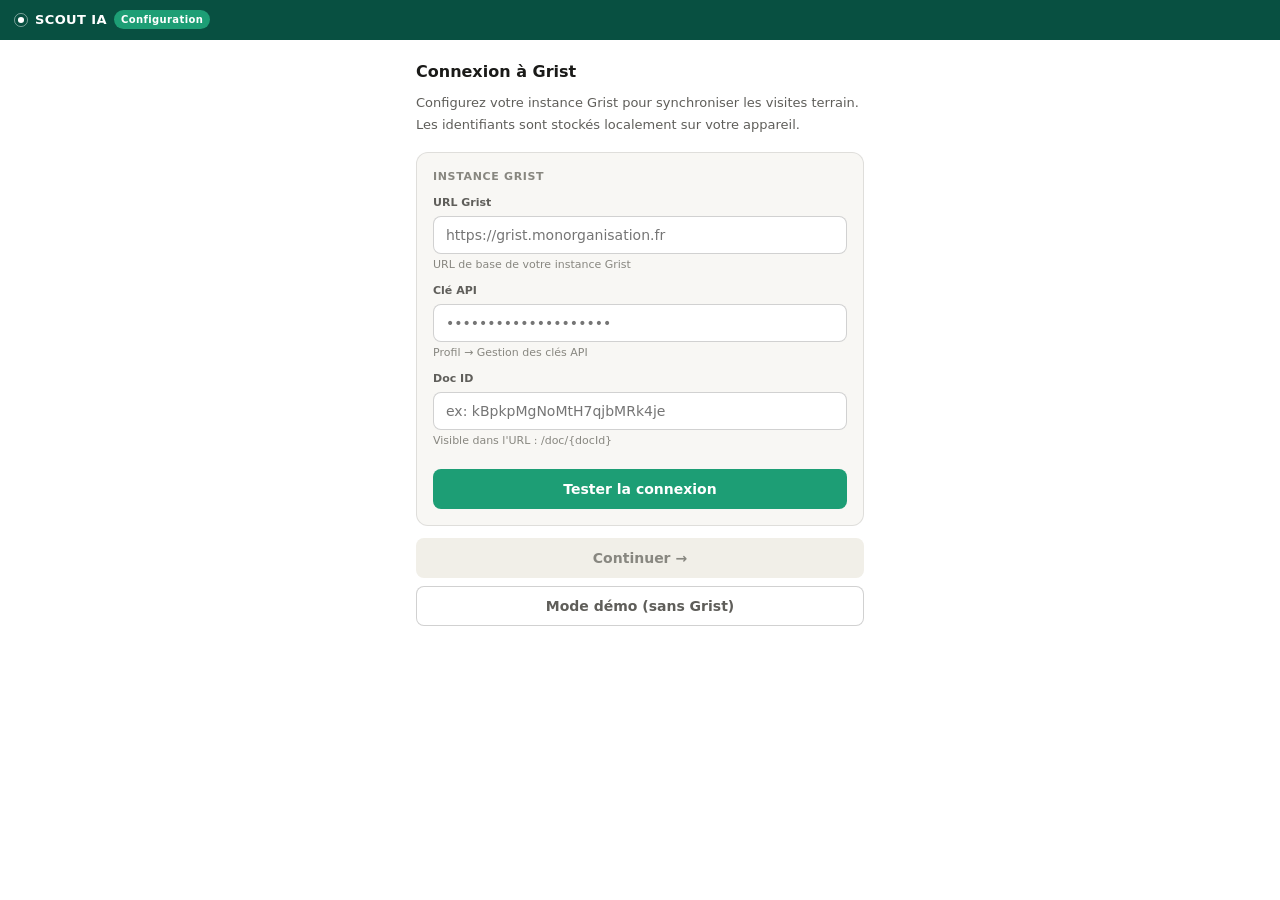
==== index.html @ ae22fb12 "Add files via upload" ====
<!DOCTYPE html>
<html lang="fr">
<head>
<meta charset="UTF-8">
<meta name="viewport" content="width=device-width, initial-scale=1.0, viewport-fit=cover">
<meta name="theme-color" content="#085041">
<meta name="mobile-web-app-capable" content="yes">
<meta name="apple-mobile-web-app-capable" content="yes">
<meta name="apple-mobile-web-app-status-bar-style" content="default">
<meta name="apple-mobile-web-app-title" content="SCOUT IA">
<link rel="manifest" href="manifest.json">
<title>SCOUT IA</title>
<script src="https://docs.getgrist.com/grist-plugin-api.js"></script>
<style>
:root{--ct:#085041;--ct-m:#1D9E75;--ct-l:#E1F5EE;--ct-d:#04342C;--ca:#BA7517;--ca-l:#FAEEDA;--cr:#A32D2D;--cr-l:#FCEBEB;--cp:#534AB7;--cp-l:#EEEDFE;--cg:#444441;--cg-l:#F1EFE8;--cg-m:#888780;--bg:#fff;--bg2:#f8f7f4;--bg3:#f1efe8;--bd:rgba(0,0,0,.1);--bd2:rgba(0,0,0,.18);--tx:#1a1a18;--tx2:#5f5e5a;--tx3:#888780;--r:8px;--r2:12px;--f:'Segoe UI',system-ui,sans-serif;--st:env(safe-area-inset-top,0px);--sb:env(safe-area-inset-bottom,0px)}
@media(prefers-color-scheme:dark){:root{--bg:#1c1c1a;--bg2:#242422;--bg3:#2c2c2a;--bd:rgba(255,255,255,.1);--bd2:rgba(255,255,255,.18);--tx:#e8e6de;--tx2:#b4b2a9;--tx3:#5f5e5a}}
*{box-sizing:border-box;margin:0;padding:0}
body{font-family:var(--f);background:var(--bg);color:var(--tx);font-size:14px;line-height:1.5;min-height:100dvh}
.hdr{background:var(--ct);color:#fff;padding:10px 14px;display:flex;align-items:center;justify-content:space-between;position:sticky;top:0;z-index:10;padding-top:calc(10px + var(--st))}
.hdr-t{font-size:13px;font-weight:600;letter-spacing:.03em;display:flex;align-items:center;gap:7px}
.badge{background:var(--ct-m);color:#fff;font-size:10px;font-weight:600;padding:2px 7px;border-radius:20px}
.hdr-a{display:flex;gap:6px}
.bi{background:rgba(255,255,255,.15);border:none;color:#fff;width:32px;height:32px;border-radius:8px;cursor:pointer;font-size:15px;display:flex;align-items:center;justify-content:center;-webkit-tap-highlight-color:transparent}
.bi:active{background:rgba(255,255,255,.3)}

/* ── SETUP ── */
#setupScreen{display:none}
.sb{padding:20px 16px;max-width:480px;margin:0 auto}
.ss{display:none}.ss.active{display:block}
.st{font-size:16px;font-weight:600;margin-bottom:8px}
.su{font-size:13px;color:var(--tx2);margin-bottom:16px;line-height:1.7}
.sp{background:var(--bg2);border:1px solid var(--bd2);border-radius:var(--r);padding:12px 14px;margin-bottom:16px}
.sr{display:flex;align-items:baseline;gap:8px;padding:5px 0;border-bottom:1px solid var(--bd);font-size:12px}
.sr:last-child{border:none}
.sc{font-weight:600;color:var(--tx);flex:1}
.stype{color:var(--tx3);font-size:11px;background:var(--bg3);padding:1px 6px;border-radius:4px}
.sreq{color:var(--ct-m);font-size:10px;font-weight:700}
.mb{border:1px solid var(--bd2);border-radius:var(--r2);overflow:hidden;margin-bottom:12px}
.mb-h{background:var(--bg3);padding:8px 12px;font-size:11px;font-weight:700;text-transform:uppercase;letter-spacing:.06em;color:var(--tx2);display:flex;align-items:center;gap:6px}
.mr-wrap{padding:10px 12px;display:flex;flex-direction:column;gap:8px}
.mr{display:grid;grid-template-columns:1fr 20px 1fr;align-items:center;gap:6px;font-size:12px}
.mr-lbl{color:var(--tx2);font-weight:600;white-space:nowrap;overflow:hidden;text-overflow:ellipsis}
.mr-arr{color:var(--tx3);text-align:center;font-size:10px}
.mr select{width:100%;border:1px solid var(--bd2);border-radius:6px;padding:6px 8px;font-size:12px;font-family:var(--f);background:var(--bg);color:var(--tx);outline:none}
.spin{display:inline-block;width:16px;height:16px;border:2px solid var(--bd2);border-top-color:var(--ct-m);border-radius:50%;animation:spin .7s linear infinite;vertical-align:middle;margin-right:6px}
@keyframes spin{to{transform:rotate(360deg)}}

/* Onboarding standalone */
.ob-card{background:var(--bg2);border:1px solid var(--bd);border-radius:var(--r2);padding:16px;margin-bottom:12px}
.ob-card-title{font-size:11px;font-weight:700;text-transform:uppercase;letter-spacing:.06em;color:var(--tx3);margin-bottom:10px}
.ob-field{margin-bottom:10px}
.ob-field label{font-size:11px;font-weight:600;color:var(--tx2);display:block;margin-bottom:4px}
.ob-field input{width:100%;border:1px solid var(--bd2);border-radius:var(--r);padding:10px 12px;font-size:14px;font-family:var(--f);background:var(--bg);color:var(--tx);outline:none}
.ob-field input:focus{border-color:var(--ct-m);box-shadow:0 0 0 3px rgba(29,158,117,.15)}
.ob-hint{font-size:11px;color:var(--tx3);margin-top:3px;line-height:1.5}
.ob-st{font-size:12px;padding:8px 10px;border-radius:var(--r);margin-top:8px;display:none}
.ob-st.ok{display:block;background:var(--ct-l);color:var(--ct)}
.ob-st.err{display:block;background:var(--cr-l);color:var(--cr)}

/* Steps */
.steps{display:flex;align-items:center;padding:10px 14px;border-bottom:1px solid var(--bd)}
.step{flex:1;text-align:center;font-size:10px;font-weight:600;color:var(--tx3);padding:4px 2px;white-space:nowrap}
.step.active{color:var(--ct)}.step.done{color:var(--ct-m)}
.step-n{width:20px;height:20px;border-radius:50%;border:1.5px solid var(--bd2);display:flex;align-items:center;justify-content:center;font-size:9px;margin:0 auto 3px;font-weight:700}
.step.active .step-n{border-color:var(--ct);background:var(--ct);color:#fff}
.step.done .step-n{border-color:var(--ct-m);background:var(--ct-m);color:#fff}
.step-l{width:16px;height:1.5px;background:var(--bd);flex-shrink:0;margin-top:-14px}

/* Panels */
.panel{padding:12px 14px}.panel+.panel{border-top:1px solid var(--bd)}
.sl{font-size:11px;font-weight:600;text-transform:uppercase;letter-spacing:.07em;color:var(--tx3);margin-bottom:8px;display:flex;align-items:center;gap:6px}
.dot{width:6px;height:6px;border-radius:50%;background:var(--ct-m)}
.rz{background:var(--bg2);border:1.5px dashed var(--bd2);border-radius:var(--r2);padding:20px 16px;text-align:center;transition:border-color .2s,background .2s}
.rz.rec{border-color:var(--cr);background:var(--cr-l);border-style:solid}
.br{width:64px;height:64px;border-radius:50%;border:none;cursor:pointer;background:var(--ct-m);color:#fff;font-size:26px;margin:0 auto 10px;display:flex;align-items:center;justify-content:center;transition:all .15s;box-shadow:0 4px 12px rgba(15,110,86,.35);-webkit-tap-highlight-color:transparent}
.br:active{transform:scale(.94)}
.br.rec{background:var(--cr);box-shadow:0 4px 12px rgba(163,45,45,.4);animation:pulse 1.2s infinite}
@keyframes pulse{0%,100%{transform:scale(1)}50%{transform:scale(1.08)}}
.rl{font-size:13px;color:var(--tx2);font-weight:500}.rl.rec{color:var(--cr);font-weight:600}
.tmr{font-size:12px;color:var(--tx3);margin-top:5px;font-variant-numeric:tabular-nums}
.wf{display:flex;align-items:center;justify-content:center;gap:3px;height:32px;margin:10px 0 4px}
.wb{width:3px;border-radius:2px;background:var(--cr);transition:height .08s}
.tbox{background:var(--bg2);border:1px solid var(--bd);border-radius:var(--r);padding:12px;min-height:70px;font-size:13px;line-height:1.7;white-space:pre-wrap}
.tbox.ld::after{content:'';display:inline-block;width:8px;height:8px;border-radius:50%;background:var(--ct-m);animation:blink .8s infinite;vertical-align:middle;margin-left:6px}
@keyframes blink{0%,100%{opacity:1}50%{opacity:.2}}
.fg{display:grid;grid-template-columns:1fr 1fr;gap:10px}
.ff{grid-column:1/-1}
.fl label{font-size:11px;font-weight:600;color:var(--tx2);display:block;margin-bottom:3px}
.fl input,.fl select,.fl textarea{width:100%;background:var(--bg);border:1px solid var(--bd2);border-radius:var(--r);padding:8px 10px;font-size:13px;font-family:var(--f);color:var(--tx);outline:none}
.fl input:focus,.fl select:focus,.fl textarea:focus{border-color:var(--ct-m);box-shadow:0 0 0 2px rgba(29,158,117,.15)}
.fl textarea{resize:vertical;min-height:70px;line-height:1.6}
.fl select{appearance:none;background-image:url("data:image/svg+xml,%3Csvg xmlns='http://www.w3.org/2000/svg' width='10' height='6'%3E%3Cpath d='M0 0l5 6 5-6z' fill='%23888'/%3E%3C/svg%3E");background-repeat:no-repeat;background-position:right 10px center;padding-right:28px}
.fl.ai input,.fl.ai select,.fl.ai textarea{border-color:var(--ct-m);background:var(--ct-l)}
.aic{display:inline-flex;align-items:center;gap:3px;font-size:10px;background:var(--ct-l);color:var(--ct);padding:1px 6px;border-radius:20px;font-weight:600;margin-left:5px;vertical-align:middle}
.up-w{display:flex;gap:6px;flex-wrap:wrap}
.up{padding:5px 14px;border-radius:20px;font-size:12px;font-weight:600;border:1.5px solid transparent;cursor:pointer;-webkit-tap-highlight-color:transparent}
.up[data-v="faible"]{background:var(--ct-l);color:var(--ct)}.up[data-v="moyen"]{background:var(--ca-l);color:var(--ca)}
.up[data-v="élevé"]{background:#fef3cd;color:#7d5a00}.up[data-v="critique"]{background:var(--cr-l);color:var(--cr)}
.up.sel[data-v="faible"]{border-color:var(--ct)}.up.sel[data-v="moyen"]{border-color:var(--ca)}
.up.sel[data-v="élevé"]{border-color:#7d5a00}.up.sel[data-v="critique"]{border-color:var(--cr)}
.ab{display:flex;gap:8px;padding:10px 14px;border-top:1px solid var(--bd);background:var(--bg2);padding-bottom:calc(10px + var(--sb))}
.btn{flex:1;padding:11px 12px;border-radius:var(--r);font-size:14px;font-weight:600;border:1.5px solid transparent;cursor:pointer;font-family:var(--f);-webkit-tap-highlight-color:transparent}
.bp{background:var(--ct-m);color:#fff}.bp:active{filter:brightness(.92)}
.bp:disabled{background:var(--cg-l);color:var(--tx3);cursor:not-allowed}
.bs{background:var(--bg);border-color:var(--bd2);color:var(--tx2)}.bs:active{background:var(--bg3)}
.sbar{padding:6px 14px;font-size:11px;min-height:24px}
.s-ok{color:var(--ct)}.s-err{color:var(--cr)}.s-info{color:var(--tx3)}
.ov{display:none;position:fixed;inset:0;background:rgba(0,0,0,.5);z-index:100;align-items:flex-end;justify-content:center}
.ov.open{display:flex}
.sh{background:var(--bg);width:100%;max-width:480px;border-radius:16px 16px 0 0;padding:16px 16px calc(16px + var(--sb));max-height:85vh;overflow-y:auto}
.sh-t{font-size:15px;font-weight:600;margin-bottom:14px;display:flex;justify-content:space-between;align-items:center}
.sh-x{background:none;border:none;font-size:20px;cursor:pointer;color:var(--tx2);padding:4px}
.sg{margin-bottom:12px}
.sg label{font-size:11px;font-weight:600;color:var(--tx2);display:block;margin-bottom:4px;text-transform:uppercase;letter-spacing:.05em}
.sg input,.sg select{width:100%;border:1px solid var(--bd2);border-radius:var(--r);padding:10px 12px;font-size:14px;font-family:var(--f);background:var(--bg);color:var(--tx);outline:none}
.sg input:focus,.sg select:focus{border-color:var(--ct-m);box-shadow:0 0 0 3px rgba(29,158,117,.15)}
.sg-i{font-size:11px;color:var(--tx3);margin-top:3px;line-height:1.5}
.dv{height:1px;background:var(--bd);margin:14px 0}
</style>
</head>
<body>

<!-- ══ SETUP ══ -->
<div id="setupScreen">
  <div class="hdr">
    <div class="hdr-t"><svg width="14" height="14" viewBox="0 0 16 16"><circle cx="8" cy="8" r="7.5" stroke="rgba(255,255,255,.5)" fill="none"/><circle cx="8" cy="8" r="3.5" fill="white"/></svg>SCOUT IA <span class="badge">Configuration</span></div>
  </div>
  <div class="sb">
    <div class="ss active" id="st-checking"><div class="st"><span class="spin"></span>Initialisation…</div><div class="su">Détection de l'environnement.</div></div>

    <div class="ss" id="st-standalone">
      <div class="st">Connexion à Grist</div>
      <div class="su">Configurez votre instance Grist pour synchroniser les visites terrain. Les identifiants sont stockés localement sur votre appareil.</div>
      <div class="ob-card">
        <div class="ob-card-title">Instance Grist</div>
        <div class="ob-field"><label>URL Grist</label><input type="url" id="ob-url" placeholder="https://grist.monorganisation.fr" autocomplete="off" spellcheck="false"><div class="ob-hint">URL de base de votre instance Grist</div></div>
        <div class="ob-field"><label>Clé API</label><input type="password" id="ob-apikey" placeholder="••••••••••••••••••••" autocomplete="off"><div class="ob-hint">Profil → Gestion des clés API</div></div>
        <div class="ob-field"><label>Doc ID</label><input type="text" id="ob-docid" placeholder="ex: kBpkpMgNoMtH7qjbMRk4je" autocomplete="off" spellcheck="false"><div class="ob-hint">Visible dans l'URL : /doc/{docId}</div></div>
        <div id="ob-conn-status" class="ob-st"></div>
        <button class="btn bp" style="width:100%;margin-top:10px" onclick="testGristConn()">Tester la connexion</button>
      </div>
      <button class="btn bp" style="width:100%;margin-bottom:8px" id="btnContinue" onclick="continueStandalone()" disabled>Continuer →</button>
      <button class="btn bs" style="width:100%" onclick="finishSetup()">Mode démo (sans Grist)</button>
    </div>

    <div class="ss" id="st-create">
      <div class="st">Table non trouvée</div>
      <div class="su">La table <strong>Visites_terrain</strong> va être créée dans votre document.</div>
      <div class="sp" id="schemaPreview"></div>
      <button class="btn bp" style="width:100%;margin-bottom:8px" onclick="createTable()">+ Créer la table</button>
      <button class="btn bs" style="width:100%" onclick="showMappingState()">Utiliser une table existante →</button>
    </div>

    <div class="ss" id="st-mapping">
      <div class="st">Mapping des colonnes</div>
      <div class="su">Choisissez la table et associez les champs.</div>
      <div class="mb" style="margin-bottom:14px">
        <div class="mb-h">Table source</div>
        <div style="padding:10px 12px">
          <select id="mapTableSelect" onchange="onTableChange()" style="width:100%;border:1px solid var(--bd2);border-radius:var(--r);padding:8px 10px;font-size:14px;font-family:var(--f);background:var(--bg);color:var(--tx);outline:none;appearance:none">
            <option value="">— Choisir —</option>
          </select>
        </div>
      </div>
      <div class="mb" id="mapColsBlock" style="display:none">
        <div class="mb-h">Correspondance <span class="aic" style="margin-left:auto">auto</span></div>
        <div class="mr-wrap" id="mapRows"></div>
      </div>
      <div id="mapActions" style="display:none;margin-top:14px">
        <button class="btn bp" style="width:100%;margin-bottom:8px" onclick="saveMapping()">Valider</button>
        <button class="btn bs" style="width:100%" onclick="showCreateState()">← Créer une nouvelle table</button>
      </div>
    </div>

    <div class="ss" id="st-done">
      <div class="st" style="color:var(--ct-m)">✓ Prêt !</div>
      <div class="su" id="doneMsg"></div>
      <button class="btn bp" style="width:100%" onclick="finishSetup()">Ouvrir SCOUT IA →</button>
    </div>

    <div class="ss" id="st-error">
      <div class="st" style="color:var(--cr)">Erreur</div>
      <div class="su" id="errMsg"></div>
      <button class="btn bs" style="width:100%;margin-top:8px" onclick="initSetup()">↻ Réessayer</button>
      <button class="btn bp" style="width:100%;margin-top:8px" onclick="finishSetup()">Continuer sans Grist</button>
    </div>
  </div>
</div>

<!-- ══ MAIN APP ══ -->
<div id="mainApp" style="display:none">
  <div class="hdr">
    <div class="hdr-t"><svg width="14" height="14" viewBox="0 0 16 16"><circle cx="8" cy="8" r="7.5" stroke="rgba(255,255,255,.5)" fill="none"/><circle cx="8" cy="8" r="3.5" fill="white"/></svg>SCOUT IA <span class="badge">IA</span></div>
    <div class="hdr-a">
      <button class="bi" onclick="initSetup()" title="Reconfigurer">⚙</button>
      <button class="bi" onclick="openSettings()" title="API">◎</button>
    </div>
  </div>
  <div class="steps">
    <div class="step done" id="step1"><div class="step-n">✓</div>Visite</div>
    <div class="step-l"></div>
    <div class="step active" id="step2"><div class="step-n">2</div>Audio</div>
    <div class="step-l"></div>
    <div class="step" id="step3"><div class="step-n">3</div>Texte</div>
    <div class="step-l"></div>
    <div class="step" id="step4"><div class="step-n">4</div>Validation</div>
  </div>
  <div class="panel">
    <div class="sl"><span class="dot"></span>Commentaire audio</div>
    <div class="rz" id="recZone">
      <button class="br" id="btnRec" onclick="toggleRecord()">🎙</button>
      <div class="rl" id="recLbl">Appuyer pour enregistrer</div>
      <div class="wf" id="waveform" style="display:none">
        <div class="wb" style="height:4px" id="b1"></div><div class="wb" style="height:8px" id="b2"></div>
        <div class="wb" style="height:14px" id="b3"></div><div class="wb" style="height:22px" id="b4"></div>
        <div class="wb" style="height:16px" id="b5"></div><div class="wb" style="height:10px" id="b6"></div>
        <div class="wb" style="height:6px" id="b7"></div>
      </div>
      <div class="tmr" id="timer"></div>
    </div>
  </div>
  <div class="panel" id="panelTranscription" style="display:none">
    <div class="sl"><span class="dot"></span>Transcription</div>
    <div class="tbox" id="tbox"><span style="color:var(--tx3);font-style:italic">La transcription apparaîtra ici…</span></div>
    <div style="margin-top:10px;display:flex;gap:8px">
      <button class="btn bs" onclick="retranscribe()" style="flex:0;white-space:nowrap;font-size:12px;padding:6px 12px">↻ Retranscrire</button>
      <button class="btn bp" onclick="extractFields()" id="btnExtract" style="font-size:12px;padding:6px 12px">✦ Analyser par IA</button>
    </div>
  </div>
  <div class="panel" id="panelFields" style="display:none">
    <div class="sl"><span class="dot"></span>Données structurées <span class="aic">✦ IA</span></div>
    <div class="fg">
      <div class="fl ff" id="fg-commentaire_structure"><label>Commentaire structuré</label><textarea id="f-commentaire_structure" rows="3" placeholder="Synthèse IA…"></textarea></div>
      <div class="fl" id="fg-type_observation"><label>Type d'observation</label>
        <select id="f-type_observation"><option value="">— Sélectionner —</option><option>Voirie</option><option>Ouvrage d'art</option><option>Signalisation</option><option>Espaces verts</option><option>Assainissement</option><option>Éclairage public</option><option>Mobilier urbain</option><option>Autre</option></select>
      </div>
      <div class="fl" id="fg-localisation_precise"><label>Localisation précise</label><input type="text" id="f-localisation_precise" placeholder="PR, adresse…"></div>
      <div class="fl ff"><label>Niveau d'urgence</label>
        <div class="up-w" id="urgencePills">
          <div class="up" data-v="faible" onclick="selUrgence(this)">Faible</div>
          <div class="up" data-v="moyen" onclick="selUrgence(this)">Moyen</div>
          <div class="up" data-v="élevé" onclick="selUrgence(this)">Élevé</div>
          <div class="up" data-v="critique" onclick="selUrgence(this)">Critique</div>
        </div>
      </div>
      <div class="fl ff" id="fg-actions_requises"><label>Actions requises</label><textarea id="f-actions_requises" rows="2" placeholder="Actions à planifier…"></textarea></div>
      <div class="fl" id="fg-materiaux_concernes"><label>Matériaux concernés</label><input type="text" id="f-materiaux_concernes" placeholder="Béton, bitume…"></div>
      <div class="fl" id="fg-surface_estimee"><label>Surface estimée (m²)</label><input type="number" id="f-surface_estimee" placeholder="12" inputmode="decimal"></div>
    </div>
  </div>
  <div class="ab">
    <button class="btn bs" onclick="clearAll()">✕ Effacer</button>
    <button class="btn bp" id="btnSave" onclick="saveRecord()" disabled>↑ Enregistrer</button>
  </div>
  <div class="sbar"><span id="statusMsg" class="s-info">Prêt</span></div>
</div>

<!-- ══ SETTINGS ══ -->
<div class="ov" id="settingsOverlay">
  <div class="sh">
    <div class="sh-t">Paramètres API <button class="sh-x" onclick="closeSettings()">✕</button></div>
    <div class="sg"><label>Service LLM</label>
      <select id="svc-provider" onchange="updateProviderUI()">
        <option value="sspcloud">SSPCloud (llm.lab.sspcloud.fr)</option>
        <option value="albert">Albert API (etalab.gouv.fr)</option>
        <option value="custom">Autre (OpenAI-compatible)</option>
      </select>
    </div>
    <div class="sg"><label>Clé API LLM</label><input type="password" id="svc-apikey" placeholder="sk-…"><div class="sg-i" id="apikey-hint"></div></div>
    <div class="sg" id="svc-base-group" style="display:none"><label>URL de base</label><input type="url" id="svc-base"></div>
    <div class="dv"></div>
    <div class="sg"><label>Modèle STT</label><input type="text" id="svc-stt-model" value="gemma4-31b"><div class="sg-i">gemma4-31b supporte SpeechToText sur SSPCloud</div></div>
    <div class="sg"><label>Modèle LLM (extraction)</label>
      <select id="svc-llm-model">
        <option value="gpt-oss:20b">gpt-oss:20b — 20.9B, rapide</option>
        <option value="gpt-oss:120b">gpt-oss:120b — 116.8B, puissant</option>
        <option value="glm-4.7-flash:latest">glm-4.7-flash — 29.9B</option>
        <option value="qwen3-5-9b">qwen3-5-9b — 9B, léger</option>
        <option value="gemma4-31b">gemma4-31b — 31B, multimodal</option>
      </select>
    </div>
    <button class="btn bp" onclick="saveSettings()" style="width:100%;margin-top:8px">Enregistrer</button>
  </div>
</div>

<script>
// ══ STATE ══
const IN_GRIST = typeof grist !== 'undefined';
let cfg = { provider:'sspcloud', apiKey:'', baseUrl:'https://llm.lab.sspcloud.fr/api', sttModel:'gemma4-31b', llmModel:'gpt-oss:20b' };
let gristConn = { url:'', apiKey:'', docId:'' };
let mapping = { tableId:'', columns:{} };
let gristRecord = null, transcription = '', audioBlob = null, urgenceVal = '';
let mediaRec = null, audioChunks = [], timerInt = null, waveInt = null, elapsed = 0;
let tableCols = {};

const FIELDS = [
  {id:'transcription_brute',   label:'Transcription brute',   type:'Text',    req:true},
  {id:'commentaire_structure', label:'Commentaire structuré', type:'Text',    req:false},
  {id:'type_observation',      label:"Type d'observation",    type:'Choice',  req:false},
  {id:'localisation_precise',  label:'Localisation précise',  type:'Text',    req:false},
  {id:'niveau_urgence',        label:"Niveau d'urgence",      type:'Choice',  req:false},
  {id:'actions_requises',      label:'Actions requises',      type:'Text',    req:false},
  {id:'materiaux_concernes',   label:'Matériaux concernés',   type:'Text',    req:false},
  {id:'surface_estimee',       label:'Surface estimée (m²)',  type:'Numeric', req:false},
];
const STORE_KEY = 'scoutia_v3';

// ══ STORAGE (localStorage + Capacitor Preferences) ══
async function storeLoad() {
  try { if (window.Capacitor?.Plugins?.Preferences) { const r = await window.Capacitor.Plugins.Preferences.get({ key: STORE_KEY }); return r.value ? JSON.parse(r.value) : null; } } catch(_) {}
  try { const v = localStorage.getItem(STORE_KEY); return v ? JSON.parse(v) : null; } catch(_) { return null; }
}
async function storeSave(data) {
  const s = JSON.stringify(data);
  try { if (window.Capacitor?.Plugins?.Preferences) { await window.Capacitor.Plugins.Preferences.set({ key: STORE_KEY, value: s }); return; } } catch(_) {}
  try { localStorage.setItem(STORE_KEY, s); } catch(_) {}
}

// ══ BOOT ══
window.addEventListener('load', async () => {
  if ('serviceWorker' in navigator) navigator.serviceWorker.register('sw.js').catch(() => {});
  const saved = await storeLoad();
  if (saved) {
    if (saved.cfg) Object.assign(cfg, saved.cfg);
    if (saved.gristConn) Object.assign(gristConn, saved.gristConn);
    if (saved.mapping && saved.mapping.tableId) Object.assign(mapping, saved.mapping);
  }
  if (IN_GRIST) {
    try { grist.ready({ requiredAccess:'full' }); } catch(e) { try { grist.ready(); } catch(_){} }
    if (mapping.tableId && Object.keys(mapping.columns).length > 0) { finishSetup(); }
    else { await initSetup(); }
  } else {
    if (gristConn.url && gristConn.apiKey && gristConn.docId && mapping.tableId) { finishSetup(); }
    else {
      show('setupScreen'); setS('standalone');
      if (gristConn.url) document.getElementById('ob-url').value = gristConn.url;
      if (gristConn.docId) document.getElementById('ob-docid').value = gristConn.docId;
    }
  }
});

// ══ GRIST REST API ══
const gristBase = () => `${gristConn.url}/api`;
const gristHdrs = () => ({ 'Authorization': `Bearer ${gristConn.apiKey}`, 'Content-Type': 'application/json' });

async function testGristConn() {
  const url = document.getElementById('ob-url').value.trim().replace(/\/$/,'');
  const key = document.getElementById('ob-apikey').value.trim();
  const docId = document.getElementById('ob-docid').value.trim();
  const el = document.getElementById('ob-conn-status');
  el.className = 'ob-st'; el.textContent = 'Test en cours…'; el.style.display = 'block';
  try {
    const r = await fetch(`${url}/api/docs/${docId}/tables`, { headers: { 'Authorization': `Bearer ${key}` } });
    if (!r.ok) throw new Error(`HTTP ${r.status}`);
    const d = await r.json();
    el.className = 'ob-st ok'; el.textContent = `✓ Connecté — ${d.tables?.length || 0} table(s)`;
    gristConn = { url, apiKey: key, docId };
    document.getElementById('btnContinue').disabled = false;
  } catch(e) { el.className = 'ob-st err'; el.textContent = `✗ Erreur : ${e.message}`; }
}

async function continueStandalone() {
  if (!gristConn.url) return;
  await initSetupGrist();
}

async function initSetup() {
  show('setupScreen'); hide('mainApp');
  setS('checking');
  if (!IN_GRIST && !gristConn.url) { setS('standalone'); return; }
  await initSetupGrist();
}

async function initSetupGrist() {
  setS('checking');
  try {
    const tables = await listTables();
    if (tables.includes('Visites_terrain')) {
      mapping.tableId = 'Visites_terrain';
      await loadCols('Visites_terrain');
      autoMap('Visites_terrain');
      await popTableSel(tables);
      document.getElementById('mapTableSelect').value = 'Visites_terrain';
      renderMapRows('Visites_terrain');
      show('mapColsBlock'); show('mapActions');
      setS('mapping');
    } else {
      buildSchema(); await popTableSel(tables); setS('create');
    }
  } catch(e) { document.getElementById('errMsg').textContent = `API Grist : ${e.message}`; setS('error'); }
}

async function listTables() {
  if (IN_GRIST) return await grist.docApi.listTables();
  const r = await fetch(`${gristBase()}/docs/${gristConn.docId}/tables`, { headers: gristHdrs() });
  if (!r.ok) throw new Error(`HTTP ${r.status}`);
  return (await r.json()).tables?.map(t => t.id) || [];
}

async function loadCols(tid) {
  if (tableCols[tid]) return;
  try {
    if (IN_GRIST) {
      const d = await grist.docApi.fetchTable(tid);
      tableCols[tid] = Object.keys(d).filter(k => !k.startsWith('_') && k !== 'id' && k !== 'manualSort');
    } else {
      const r = await fetch(`${gristBase()}/docs/${gristConn.docId}/tables/${tid}/columns`, { headers: gristHdrs() });
      const d = await r.json();
      tableCols[tid] = (d.columns || []).map(c => c.id).filter(id => id !== 'manualSort');
    }
  } catch(_) { tableCols[tid] = []; }
}

async function createTable() {
  setS('checking');
  document.querySelector('#st-checking .st').innerHTML = '<span class="spin"></span>Création…';
  try {
    if (IN_GRIST) {
      await grist.docApi.applyUserActions([['AddTable', 'Visites_terrain',
        FIELDS.map(f => ({
          id: f.id, type: f.type, label: f.label,
          ...(f.id==='type_observation'?{widgetOptions:JSON.stringify({choices:['Voirie',"Ouvrage d'art",'Signalisation','Espaces verts','Assainissement','Éclairage public','Mobilier urbain','Autre']})}:{}),
          ...(f.id==='niveau_urgence'?{widgetOptions:JSON.stringify({choices:['faible','moyen','élevé','critique'],choiceOptions:{'faible':{textColor:'#085041',fillColor:'#E1F5EE'},'moyen':{textColor:'#BA7517',fillColor:'#FAEEDA'},'élevé':{textColor:'#7d5a00',fillColor:'#fef3cd'},'critique':{textColor:'#A32D2D',fillColor:'#FCEBEB'}}})}:{})
        }))
      ]]);
    } else {
      const r = await fetch(`${gristBase()}/docs/${gristConn.docId}/tables`, {
        method: 'POST', headers: gristHdrs(),
        body: JSON.stringify({ tables: [{ id: 'Visites_terrain', columns: FIELDS.map(f => ({ id:f.id, fields:{ label:f.label, type:f.type } })) }] })
      });
      if (!r.ok) throw new Error(`HTTP ${r.status}`);
    }
    mapping.tableId = 'Visites_terrain';
    mapping.columns = Object.fromEntries(FIELDS.map(f => [f.id, f.id]));
    await persistConfig();
    document.getElementById('doneMsg').textContent = `Table Visites_terrain créée (${FIELDS.length} colonnes).`;
    setS('done');
  } catch(e) { document.getElementById('errMsg').textContent = `Erreur création : ${e.message}`; setS('error'); }
}

// ══ MAPPING UI ══
function setS(s) { document.querySelectorAll('.ss').forEach(el => el.classList.remove('active')); document.getElementById('st-'+s).classList.add('active'); }
function buildSchema() { document.getElementById('schemaPreview').innerHTML = FIELDS.map(f => `<div class="sr"><span class="sc">${f.id}</span><span class="stype">${f.type}</span>${f.req?'<span class="sreq">requis</span>':''}</div>`).join(''); }
async function popTableSel(tables) { const s=document.getElementById('mapTableSelect'); s.innerHTML='<option value="">— Choisir —</option>'; (tables||[]).forEach(t=>{const o=document.createElement('option');o.value=t;o.textContent=t;s.appendChild(o);}); }
function autoMap(tid) { const c=tableCols[tid]||[]; mapping.columns={}; FIELDS.forEach(f=>{const ex=c.find(x=>x===f.id); const fz=c.find(x=>x.toLowerCase().replace(/[^a-z0-9]/g,'')===f.id.toLowerCase().replace(/[^a-z0-9]/g,'')); mapping.columns[f.id]=ex||fz||''; }); }
async function onTableChange() { const t=document.getElementById('mapTableSelect').value; if(!t){hide('mapColsBlock');hide('mapActions');return;} mapping.tableId=t; await loadCols(t); autoMap(t); renderMapRows(t); show('mapColsBlock'); show('mapActions'); }
function renderMapRows(tid) { const c=tableCols[tid]||[]; document.getElementById('mapRows').innerHTML=FIELDS.map(f=>{const o=['<option value="">(ignorer)</option>',...c.map(x=>`<option value="${x}"${mapping.columns[f.id]===x?' selected':''}>${x}</option>`)].join(''); return `<div class="mr"><div class="mr-lbl">${f.label}${f.req?' *':''}</div><div class="mr-arr">→</div><select onchange="mapping.columns['${f.id}']=this.value">${o}</select></div>`;}).join(''); }
function showMappingState() { listTables().then(t=>popTableSel(t)).catch(()=>popTableSel([])); setS('mapping'); }
function showCreateState() { buildSchema(); setS('create'); }
async function saveMapping() { if(!mapping.tableId){alert('Choisir une table');return;} await persistConfig(); document.getElementById('doneMsg').textContent=`Mapping vers "${mapping.tableId}" — ${Object.values(mapping.columns).filter(Boolean).length}/${FIELDS.length} colonnes.`; setS('done'); }

async function persistConfig() {
  const d = { cfg, gristConn, mapping };
  if (IN_GRIST) { try { await grist.widgetApi.setOption('scoutConfig', d); } catch(_){} }
  await storeSave(d);
}

function finishSetup() {
  hide('setupScreen'); show('mainApp');
  if (IN_GRIST) setupListener();
  setStatus(mapping.tableId ? `Connecté — ${mapping.tableId}` : 'Mode démo', 'info');
}

// ══ GRIST LISTENER ══
function setupListener() {
  if (!IN_GRIST) return;
  try {
    grist.onRecord(rec => {
      if (!rec) return; gristRecord = rec;
      const get = f => rec[mapping.columns[f]||f];
      const tb = get('transcription_brute');
      if (tb) { transcription=tb; showTbox(tb,false); document.getElementById('panelTranscription').style.display='block'; }
      if (get('niveau_urgence')) selUrgenceVal(get('niveau_urgence'));
      ['commentaire_structure','type_observation','localisation_precise','actions_requises','materiaux_concernes','surface_estimee'].forEach(k=>{ const el=document.getElementById('f-'+k),v=get(k); if(el&&v!=null)el.value=v; });
      document.getElementById('btnSave').disabled = false;
    });
  } catch(e) { console.warn(e); }
}

// ══ SETTINGS ══
const BASE_URLS={sspcloud:'https://llm.lab.sspcloud.fr/api',albert:'https://albert.api.etalab.gouv.fr/v1',custom:''};
const HINTS={sspcloud:'Générer depuis llm.lab.sspcloud.fr → Paramètres → Compte',albert:'albert.api.etalab.gouv.fr',custom:'Clé de votre service'};
function openSettings(){document.getElementById('svc-provider').value=cfg.provider;document.getElementById('svc-apikey').value=cfg.apiKey;document.getElementById('svc-base').value=cfg.baseUrl;document.getElementById('svc-stt-model').value=cfg.sttModel;document.getElementById('svc-llm-model').value=cfg.llmModel;updateProviderUI();document.getElementById('settingsOverlay').classList.add('open');}
function closeSettings(){document.getElementById('settingsOverlay').classList.remove('open');}
function updateProviderUI(){const p=document.getElementById('svc-provider').value;document.getElementById('svc-base-group').style.display=p==='custom'?'block':'none';document.getElementById('apikey-hint').textContent=HINTS[p]||'';if(p!=='custom')document.getElementById('svc-base').value=BASE_URLS[p];}
async function saveSettings(){cfg.provider=document.getElementById('svc-provider').value;cfg.apiKey=document.getElementById('svc-apikey').value.trim();cfg.baseUrl=BASE_URLS[cfg.provider]||document.getElementById('svc-base').value.trim();cfg.sttModel=document.getElementById('svc-stt-model').value.trim();cfg.llmModel=document.getElementById('svc-llm-model').value;closeSettings();await persistConfig();setStatus('Paramètres enregistrés','ok');}

// ══ RECORDING ══
async function toggleRecord(){if(mediaRec&&mediaRec.state==='recording'){mediaRec.stop();return;}try{const s=await navigator.mediaDevices.getUserMedia({audio:true});audioChunks=[];mediaRec=new MediaRecorder(s,{mimeType:MediaRecorder.isTypeSupported('audio/webm')?'audio/webm':'audio/ogg'});mediaRec.ondataavailable=e=>{if(e.data.size)audioChunks.push(e.data);};mediaRec.onstop=async()=>{s.getTracks().forEach(t=>t.stop());stopWave();audioBlob=new Blob(audioChunks,{type:mediaRec.mimeType});setRecUI(false);await transcribeAudio(audioBlob);};mediaRec.start(200);setRecUI(true);startTimer();startWave();}catch(e){setStatus('Microphone inaccessible : '+e.message,'err');}}
function setRecUI(on){document.getElementById('btnRec').textContent=on?'⏹':'🎙';document.getElementById('btnRec').classList.toggle('rec',on);document.getElementById('recZone').classList.toggle('rec',on);document.getElementById('recLbl').textContent=on?'Enregistrement en cours…':'Appuyer pour enregistrer';document.getElementById('recLbl').classList.toggle('rec',on);document.getElementById('waveform').style.display=on?'flex':'none';if(!on){clearInterval(timerInt);document.getElementById('timer').textContent='';}setStep(on?2:3);}
function startTimer(){elapsed=0;timerInt=setInterval(()=>{elapsed++;const m=String(Math.floor(elapsed/60)).padStart(2,'0'),s=String(elapsed%60).padStart(2,'0');document.getElementById('timer').textContent=m+':'+s;},1000);}
function startWave(){const ids=['b1','b2','b3','b4','b5','b6','b7'];waveInt=setInterval(()=>ids.forEach(id=>{document.getElementById(id).style.height=(Math.floor(Math.random()*20)+4)+'px';}),120);}
function stopWave(){clearInterval(waveInt);}

// ══ TRANSCRIPTION ══
async function transcribeAudio(blob){document.getElementById('panelTranscription').style.display='block';const box=document.getElementById('tbox');box.className='tbox ld';box.innerHTML='<span style="color:var(--tx3)">Transcription en cours…</span>';setStatus('STT en cours…','info');if(!cfg.apiKey){transcription='[Démo] Nid-de-poule PR 14+300, voie droite, ~2 m², urgent.';showTbox(transcription,false);setStatus('Mode démo','info');return;}try{const ext=blob.type.includes('webm')?'webm':'ogg';const b64=await b64enc(blob);let text='';try{const r=await fetch(cfg.baseUrl.replace('/api','/ollama')+'/api/transcribe',{method:'POST',headers:{'Authorization':'Bearer '+cfg.apiKey,'Content-Type':'application/json'},body:JSON.stringify({model:cfg.sttModel,audio:b64,language:'fr'})});if(r.ok){const d=await r.json();text=d.text||'';if(!text)throw new Error('vide');}else throw new Error('ollama '+r.status);}catch(e1){setStatus('Tentative 1 échouée…','info');try{const form=new FormData();form.append('file',blob,'audio.'+ext);form.append('model',cfg.sttModel);form.append('language','fr');const base=cfg.baseUrl.replace(/\/api$/,'');const r=await fetch(base+'/api/v1/audio/transcriptions',{method:'POST',headers:{'Authorization':'Bearer '+cfg.apiKey},body:form});if(r.ok){const d=await r.json();text=d.text||d.transcription||'';if(!text)throw new Error('vide');}else throw new Error('/v1 '+r.status);}catch(e2){setStatus('STT indisponible — saisie manuelle','info');showManualTbox();return;}}transcription=text;showTbox(text,false);setStatus('Transcription terminée ✓','ok');}catch(e){setStatus('Erreur : '+e.message,'err');document.getElementById('tbox').className='tbox';document.getElementById('tbox').innerHTML='<span style="color:var(--cr)">Échec.</span>';}}
function showTbox(t,ld){const b=document.getElementById('tbox');b.className='tbox'+(ld?' ld':'');b.textContent=t||'';setStep(3);}
function showManualTbox(){document.getElementById('panelTranscription').style.display='block';const b=document.getElementById('tbox');b.className='tbox';b.innerHTML='';const ta=document.createElement('textarea');ta.style.cssText='width:100%;border:none;background:transparent;font-family:inherit;font-size:13px;resize:vertical;min-height:80px;outline:none;color:var(--tx)';ta.placeholder='Saisir ou coller le texte ici…';ta.oninput=()=>{transcription=ta.value;};b.appendChild(ta);ta.focus();}
async function retranscribe(){if(!audioBlob){setStatus('Aucun audio','err');return;}await transcribeAudio(audioBlob);}

// ══ LLM EXTRACTION ══
async function extractFields(){if(!transcription){setStatus('Aucune transcription','err');return;}setStatus('Analyse IA…','info');document.getElementById('btnExtract').disabled=true;document.getElementById('panelFields').style.display='block';const prompt=`Tu es un assistant de saisie pour agents terrain.\nAnalyse ce commentaire et extrais les données en JSON valide (sans markdown) :\n- commentaire_structure (string) : reformulation professionnelle 2-3 phrases\n- type_observation (string) : parmi [Voirie, Ouvrage d'art, Signalisation, Espaces verts, Assainissement, Éclairage public, Mobilier urbain, Autre]\n- localisation_precise (string) : localisation\n- niveau_urgence (string) : parmi [faible, moyen, élevé, critique]\n- actions_requises (string) : actions concrètes\n- materiaux_concernes (string) : matériaux\n- surface_estimee (number|null) : surface m²\n\nTranscription : "${transcription}"`;let r={};if(!cfg.apiKey){r={commentaire_structure:'Nid-de-poule au PR 14+300, voie droite, surface ~2 m².',type_observation:'Voirie',localisation_precise:'PR 14+300, voie droite',niveau_urgence:'élevé',actions_requises:'Colmatage provisoire puis réparation.',materiaux_concernes:'Bitume',surface_estimee:2};}else{try{const resp=await fetch(cfg.baseUrl+'/chat/completions',{method:'POST',headers:{'Authorization':'Bearer '+cfg.apiKey,'Content-Type':'application/json'},body:JSON.stringify({model:cfg.llmModel,messages:[{role:'user',content:prompt}],temperature:0.1})});if(!resp.ok)throw new Error('HTTP '+resp.status);const data=await resp.json();r=JSON.parse((data.choices?.[0]?.message?.content||'{}').replace(/```json|```/g,'').trim());}catch(e){setStatus('Erreur LLM : '+e.message,'err');document.getElementById('btnExtract').disabled=false;return;}}fillFields(r);document.getElementById('btnExtract').disabled=false;document.getElementById('btnSave').disabled=false;setStep(4);setStatus('Champs remplis — vérifiez et enregistrez','ok');}
function fillFields(data){['commentaire_structure','type_observation','localisation_precise','actions_requises','materiaux_concernes','surface_estimee'].forEach(k=>{const el=document.getElementById('f-'+k),grp=document.getElementById('fg-'+k);if(el&&data[k]!=null){el.value=data[k];if(grp){grp.classList.add('ai');setTimeout(()=>grp.classList.remove('ai'),4000);}}});if(data.niveau_urgence)selUrgenceVal(data.niveau_urgence);}

// ══ URGENCE ══
function selUrgence(el){document.querySelectorAll('.up').forEach(p=>p.classList.remove('sel'));el.classList.add('sel');urgenceVal=el.dataset.v;}
function selUrgenceVal(v){urgenceVal=v;document.querySelectorAll('.up').forEach(p=>p.classList.toggle('sel',p.dataset.v===v));}

// ══ SAVE (natif Grist OU REST API) ══
async function saveRecord(){
  const cm=mapping.columns, col=f=>cm[f]||f;
  const fields={};
  [['transcription_brute',transcription],['commentaire_structure',document.getElementById('f-commentaire_structure').value],['type_observation',document.getElementById('f-type_observation').value],['localisation_precise',document.getElementById('f-localisation_precise').value],['niveau_urgence',urgenceVal],['actions_requises',document.getElementById('f-actions_requises').value],['materiaux_concernes',document.getElementById('f-materiaux_concernes').value],['surface_estimee',parseFloat(document.getElementById('f-surface_estimee').value)||null]].forEach(([f,v])=>{const k=col(f);if(k)fields[k]=v;});
  if (IN_GRIST && gristRecord) {
    try { let ok=false; if(grist.getTable){try{await grist.getTable().update({id:gristRecord.id,fields});ok=true;}catch(_){}} if(!ok)await grist.updateRecord(fields); setStatus('Enregistré ✓','ok'); } catch(e){setStatus('Erreur Grist : '+e.message,'err');}
  } else if (!IN_GRIST && gristConn.url && mapping.tableId) {
    try {
      const r = await fetch(`${gristBase()}/docs/${gristConn.docId}/tables/${mapping.tableId}/records`, {
        method: 'POST', headers: gristHdrs(), body: JSON.stringify({ records: [{ fields }] })
      });
      if (!r.ok) throw new Error(`HTTP ${r.status}`);
      setStatus('Visite enregistrée ✓','ok');
      setTimeout(() => clearAll(), 1500);
    } catch(e) { setStatus('Erreur REST : '+e.message,'err'); }
  } else { console.log('Payload:', fields); setStatus('Mode démo — données en console','info'); }
}

// ══ UTILS ══
function b64enc(blob){return new Promise((res,rej)=>{const r=new FileReader();r.onload=()=>res(r.result.split(',')[1]);r.onerror=rej;r.readAsDataURL(blob);});}
function show(id){document.getElementById(id).style.display='block';}
function hide(id){document.getElementById(id).style.display='none';}
function setStatus(msg,type){const el=document.getElementById('statusMsg');el.textContent=msg;el.className='s-'+type;}
function setStep(n){for(let i=1;i<=4;i++){const el=document.getElementById('step'+i);if(!el)continue;el.classList.remove('active','done');if(i<n){el.classList.add('done');el.querySelector('.step-n').textContent='✓';}else if(i===n){el.classList.add('active');el.querySelector('.step-n').textContent=i;}else el.querySelector('.step-n').textContent=i;}}
function clearAll(){transcription='';audioBlob=null;urgenceVal='';document.getElementById('panelTranscription').style.display='none';document.getElementById('panelFields').style.display='none';document.getElementById('btnSave').disabled=true;['commentaire_structure','type_observation','localisation_precise','actions_requises','materiaux_concernes','surface_estimee'].forEach(k=>{const el=document.getElementById('f-'+k);if(el)el.value='';});document.querySelectorAll('.up').forEach(p=>p.classList.remove('sel'));setStep(2);setStatus('Prêt','info');}
</script>
</body>
</html>
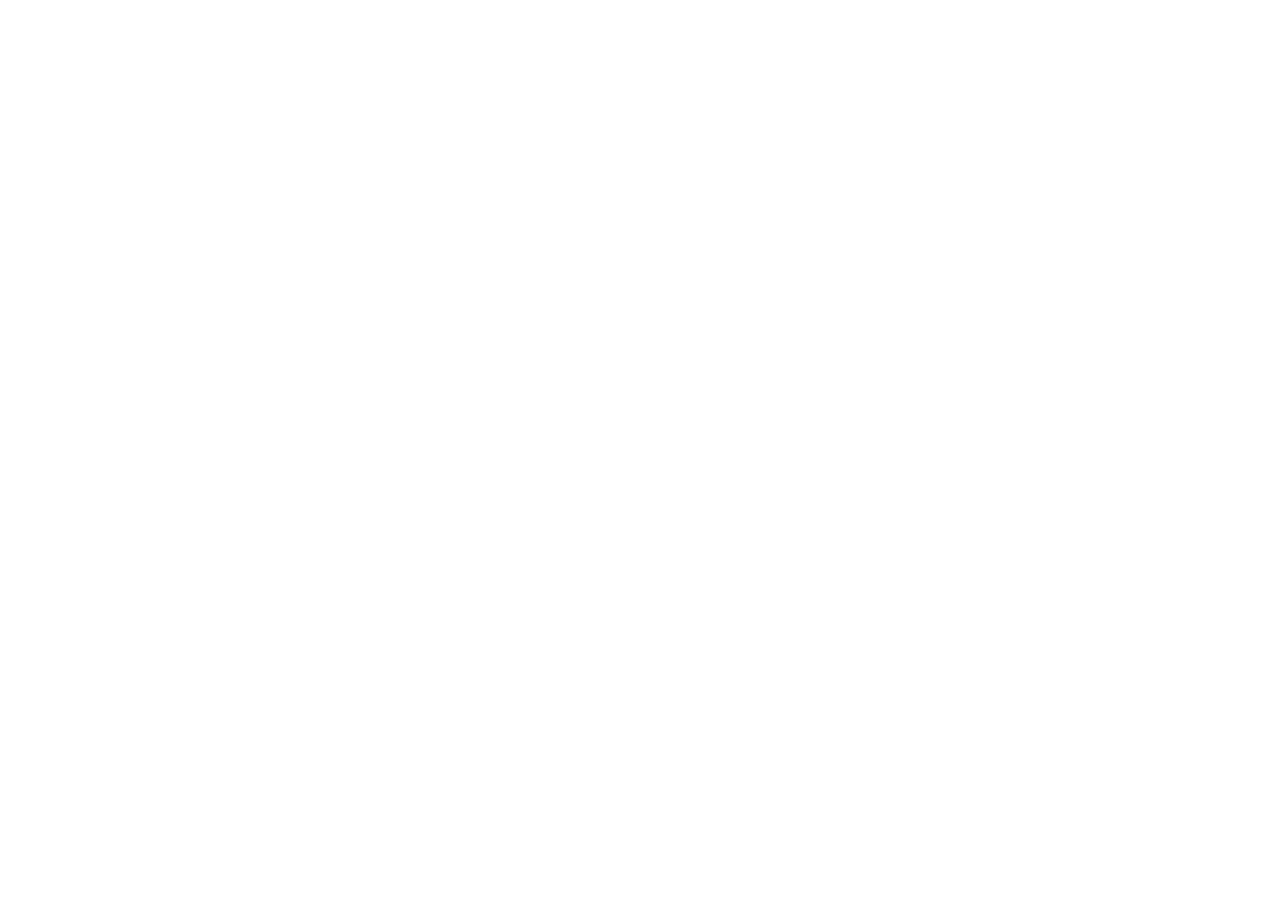
==== commit 5dc5e7e7: "fix: IN_GRIST detection — check iframe context, not just grist global" ====
--- a/index.html
+++ b/index.html
@@ -22,8 +22,6 @@
 .hdr-a{display:flex;gap:6px}
 .bi{background:rgba(255,255,255,.15);border:none;color:#fff;width:32px;height:32px;border-radius:8px;cursor:pointer;font-size:15px;display:flex;align-items:center;justify-content:center;-webkit-tap-highlight-color:transparent}
 .bi:active{background:rgba(255,255,255,.3)}
-
-/* ── SETUP ── */
 #setupScreen{display:none}
 .sb{padding:20px 16px;max-width:480px;margin:0 auto}
 .ss{display:none}.ss.active{display:block}
@@ -44,8 +42,6 @@
 .mr select{width:100%;border:1px solid var(--bd2);border-radius:6px;padding:6px 8px;font-size:12px;font-family:var(--f);background:var(--bg);color:var(--tx);outline:none}
 .spin{display:inline-block;width:16px;height:16px;border:2px solid var(--bd2);border-top-color:var(--ct-m);border-radius:50%;animation:spin .7s linear infinite;vertical-align:middle;margin-right:6px}
 @keyframes spin{to{transform:rotate(360deg)}}
-
-/* Onboarding standalone */
 .ob-card{background:var(--bg2);border:1px solid var(--bd);border-radius:var(--r2);padding:16px;margin-bottom:12px}
 .ob-card-title{font-size:11px;font-weight:700;text-transform:uppercase;letter-spacing:.06em;color:var(--tx3);margin-bottom:10px}
 .ob-field{margin-bottom:10px}
@@ -56,8 +52,6 @@
 .ob-st{font-size:12px;padding:8px 10px;border-radius:var(--r);margin-top:8px;display:none}
 .ob-st.ok{display:block;background:var(--ct-l);color:var(--ct)}
 .ob-st.err{display:block;background:var(--cr-l);color:var(--cr)}
-
-/* Steps */
 .steps{display:flex;align-items:center;padding:10px 14px;border-bottom:1px solid var(--bd)}
 .step{flex:1;text-align:center;font-size:10px;font-weight:600;color:var(--tx3);padding:4px 2px;white-space:nowrap}
 .step.active{color:var(--ct)}.step.done{color:var(--ct-m)}
@@ -65,8 +59,6 @@
 .step.active .step-n{border-color:var(--ct);background:var(--ct);color:#fff}
 .step.done .step-n{border-color:var(--ct-m);background:var(--ct-m);color:#fff}
 .step-l{width:16px;height:1.5px;background:var(--bd);flex-shrink:0;margin-top:-14px}
-
-/* Panels */
 .panel{padding:12px 14px}.panel+.panel{border-top:1px solid var(--bd)}
 .sl{font-size:11px;font-weight:600;text-transform:uppercase;letter-spacing:.07em;color:var(--tx3);margin-bottom:8px;display:flex;align-items:center;gap:6px}
 .dot{width:6px;height:6px;border-radius:50%;background:var(--ct-m)}
@@ -109,429 +101,4 @@
 .ov.open{display:flex}
 .sh{background:var(--bg);width:100%;max-width:480px;border-radius:16px 16px 0 0;padding:16px 16px calc(16px + var(--sb));max-height:85vh;overflow-y:auto}
 .sh-t{font-size:15px;font-weight:600;margin-bottom:14px;display:flex;justify-content:space-between;align-items:center}
-.sh-x{background:none;border:none;font-size:20px;cursor:pointer;color:var(--tx2);padding:4px}
-.sg{margin-bottom:12px}
-.sg label{font-size:11px;font-weight:600;color:var(--tx2);display:block;margin-bottom:4px;text-transform:uppercase;letter-spacing:.05em}
-.sg input,.sg select{width:100%;border:1px solid var(--bd2);border-radius:var(--r);padding:10px 12px;font-size:14px;font-family:var(--f);background:var(--bg);color:var(--tx);outline:none}
-.sg input:focus,.sg select:focus{border-color:var(--ct-m);box-shadow:0 0 0 3px rgba(29,158,117,.15)}
-.sg-i{font-size:11px;color:var(--tx3);margin-top:3px;line-height:1.5}
-.dv{height:1px;background:var(--bd);margin:14px 0}
-</style>
-</head>
-<body>
-
-<!-- ══ SETUP ══ -->
-<div id="setupScreen">
-  <div class="hdr">
-    <div class="hdr-t"><svg width="14" height="14" viewBox="0 0 16 16"><circle cx="8" cy="8" r="7.5" stroke="rgba(255,255,255,.5)" fill="none"/><circle cx="8" cy="8" r="3.5" fill="white"/></svg>SCOUT IA <span class="badge">Configuration</span></div>
-  </div>
-  <div class="sb">
-    <div class="ss active" id="st-checking"><div class="st"><span class="spin"></span>Initialisation…</div><div class="su">Détection de l'environnement.</div></div>
-
-    <div class="ss" id="st-standalone">
-      <div class="st">Connexion à Grist</div>
-      <div class="su">Configurez votre instance Grist pour synchroniser les visites terrain. Les identifiants sont stockés localement sur votre appareil.</div>
-      <div class="ob-card">
-        <div class="ob-card-title">Instance Grist</div>
-        <div class="ob-field"><label>URL Grist</label><input type="url" id="ob-url" placeholder="https://grist.monorganisation.fr" autocomplete="off" spellcheck="false"><div class="ob-hint">URL de base de votre instance Grist</div></div>
-        <div class="ob-field"><label>Clé API</label><input type="password" id="ob-apikey" placeholder="••••••••••••••••••••" autocomplete="off"><div class="ob-hint">Profil → Gestion des clés API</div></div>
-        <div class="ob-field"><label>Doc ID</label><input type="text" id="ob-docid" placeholder="ex: kBpkpMgNoMtH7qjbMRk4je" autocomplete="off" spellcheck="false"><div class="ob-hint">Visible dans l'URL : /doc/{docId}</div></div>
-        <div id="ob-conn-status" class="ob-st"></div>
-        <button class="btn bp" style="width:100%;margin-top:10px" onclick="testGristConn()">Tester la connexion</button>
-      </div>
-      <button class="btn bp" style="width:100%;margin-bottom:8px" id="btnContinue" onclick="continueStandalone()" disabled>Continuer →</button>
-      <button class="btn bs" style="width:100%" onclick="finishSetup()">Mode démo (sans Grist)</button>
-    </div>
-
-    <div class="ss" id="st-create">
-      <div class="st">Table non trouvée</div>
-      <div class="su">La table <strong>Visites_terrain</strong> va être créée dans votre document.</div>
-      <div class="sp" id="schemaPreview"></div>
-      <button class="btn bp" style="width:100%;margin-bottom:8px" onclick="createTable()">+ Créer la table</button>
-      <button class="btn bs" style="width:100%" onclick="showMappingState()">Utiliser une table existante →</button>
-    </div>
-
-    <div class="ss" id="st-mapping">
-      <div class="st">Mapping des colonnes</div>
-      <div class="su">Choisissez la table et associez les champs.</div>
-      <div class="mb" style="margin-bottom:14px">
-        <div class="mb-h">Table source</div>
-        <div style="padding:10px 12px">
-          <select id="mapTableSelect" onchange="onTableChange()" style="width:100%;border:1px solid var(--bd2);border-radius:var(--r);padding:8px 10px;font-size:14px;font-family:var(--f);background:var(--bg);color:var(--tx);outline:none;appearance:none">
-            <option value="">— Choisir —</option>
-          </select>
-        </div>
-      </div>
-      <div class="mb" id="mapColsBlock" style="display:none">
-        <div class="mb-h">Correspondance <span class="aic" style="margin-left:auto">auto</span></div>
-        <div class="mr-wrap" id="mapRows"></div>
-      </div>
-      <div id="mapActions" style="display:none;margin-top:14px">
-        <button class="btn bp" style="width:100%;margin-bottom:8px" onclick="saveMapping()">Valider</button>
-        <button class="btn bs" style="width:100%" onclick="showCreateState()">← Créer une nouvelle table</button>
-      </div>
-    </div>
-
-    <div class="ss" id="st-done">
-      <div class="st" style="color:var(--ct-m)">✓ Prêt !</div>
-      <div class="su" id="doneMsg"></div>
-      <button class="btn bp" style="width:100%" onclick="finishSetup()">Ouvrir SCOUT IA →</button>
-    </div>
-
-    <div class="ss" id="st-error">
-      <div class="st" style="color:var(--cr)">Erreur</div>
-      <div class="su" id="errMsg"></div>
-      <button class="btn bs" style="width:100%;margin-top:8px" onclick="initSetup()">↻ Réessayer</button>
-      <button class="btn bp" style="width:100%;margin-top:8px" onclick="finishSetup()">Continuer sans Grist</button>
-    </div>
-  </div>
-</div>
-
-<!-- ══ MAIN APP ══ -->
-<div id="mainApp" style="display:none">
-  <div class="hdr">
-    <div class="hdr-t"><svg width="14" height="14" viewBox="0 0 16 16"><circle cx="8" cy="8" r="7.5" stroke="rgba(255,255,255,.5)" fill="none"/><circle cx="8" cy="8" r="3.5" fill="white"/></svg>SCOUT IA <span class="badge">IA</span></div>
-    <div class="hdr-a">
-      <button class="bi" onclick="initSetup()" title="Reconfigurer">⚙</button>
-      <button class="bi" onclick="openSettings()" title="API">◎</button>
-    </div>
-  </div>
-  <div class="steps">
-    <div class="step done" id="step1"><div class="step-n">✓</div>Visite</div>
-    <div class="step-l"></div>
-    <div class="step active" id="step2"><div class="step-n">2</div>Audio</div>
-    <div class="step-l"></div>
-    <div class="step" id="step3"><div class="step-n">3</div>Texte</div>
-    <div class="step-l"></div>
-    <div class="step" id="step4"><div class="step-n">4</div>Validation</div>
-  </div>
-  <div class="panel">
-    <div class="sl"><span class="dot"></span>Commentaire audio</div>
-    <div class="rz" id="recZone">
-      <button class="br" id="btnRec" onclick="toggleRecord()">🎙</button>
-      <div class="rl" id="recLbl">Appuyer pour enregistrer</div>
-      <div class="wf" id="waveform" style="display:none">
-        <div class="wb" style="height:4px" id="b1"></div><div class="wb" style="height:8px" id="b2"></div>
-        <div class="wb" style="height:14px" id="b3"></div><div class="wb" style="height:22px" id="b4"></div>
-        <div class="wb" style="height:16px" id="b5"></div><div class="wb" style="height:10px" id="b6"></div>
-        <div class="wb" style="height:6px" id="b7"></div>
-      </div>
-      <div class="tmr" id="timer"></div>
-    </div>
-  </div>
-  <div class="panel" id="panelTranscription" style="display:none">
-    <div class="sl"><span class="dot"></span>Transcription</div>
-    <div class="tbox" id="tbox"><span style="color:var(--tx3);font-style:italic">La transcription apparaîtra ici…</span></div>
-    <div style="margin-top:10px;display:flex;gap:8px">
-      <button class="btn bs" onclick="retranscribe()" style="flex:0;white-space:nowrap;font-size:12px;padding:6px 12px">↻ Retranscrire</button>
-      <button class="btn bp" onclick="extractFields()" id="btnExtract" style="font-size:12px;padding:6px 12px">✦ Analyser par IA</button>
-    </div>
-  </div>
-  <div class="panel" id="panelFields" style="display:none">
-    <div class="sl"><span class="dot"></span>Données structurées <span class="aic">✦ IA</span></div>
-    <div class="fg">
-      <div class="fl ff" id="fg-commentaire_structure"><label>Commentaire structuré</label><textarea id="f-commentaire_structure" rows="3" placeholder="Synthèse IA…"></textarea></div>
-      <div class="fl" id="fg-type_observation"><label>Type d'observation</label>
-        <select id="f-type_observation"><option value="">— Sélectionner —</option><option>Voirie</option><option>Ouvrage d'art</option><option>Signalisation</option><option>Espaces verts</option><option>Assainissement</option><option>Éclairage public</option><option>Mobilier urbain</option><option>Autre</option></select>
-      </div>
-      <div class="fl" id="fg-localisation_precise"><label>Localisation précise</label><input type="text" id="f-localisation_precise" placeholder="PR, adresse…"></div>
-      <div class="fl ff"><label>Niveau d'urgence</label>
-        <div class="up-w" id="urgencePills">
-          <div class="up" data-v="faible" onclick="selUrgence(this)">Faible</div>
-          <div class="up" data-v="moyen" onclick="selUrgence(this)">Moyen</div>
-          <div class="up" data-v="élevé" onclick="selUrgence(this)">Élevé</div>
-          <div class="up" data-v="critique" onclick="selUrgence(this)">Critique</div>
-        </div>
-      </div>
-      <div class="fl ff" id="fg-actions_requises"><label>Actions requises</label><textarea id="f-actions_requises" rows="2" placeholder="Actions à planifier…"></textarea></div>
-      <div class="fl" id="fg-materiaux_concernes"><label>Matériaux concernés</label><input type="text" id="f-materiaux_concernes" placeholder="Béton, bitume…"></div>
-      <div class="fl" id="fg-surface_estimee"><label>Surface estimée (m²)</label><input type="number" id="f-surface_estimee" placeholder="12" inputmode="decimal"></div>
-    </div>
-  </div>
-  <div class="ab">
-    <button class="btn bs" onclick="clearAll()">✕ Effacer</button>
-    <button class="btn bp" id="btnSave" onclick="saveRecord()" disabled>↑ Enregistrer</button>
-  </div>
-  <div class="sbar"><span id="statusMsg" class="s-info">Prêt</span></div>
-</div>
-
-<!-- ══ SETTINGS ══ -->
-<div class="ov" id="settingsOverlay">
-  <div class="sh">
-    <div class="sh-t">Paramètres API <button class="sh-x" onclick="closeSettings()">✕</button></div>
-    <div class="sg"><label>Service LLM</label>
-      <select id="svc-provider" onchange="updateProviderUI()">
-        <option value="sspcloud">SSPCloud (llm.lab.sspcloud.fr)</option>
-        <option value="albert">Albert API (etalab.gouv.fr)</option>
-        <option value="custom">Autre (OpenAI-compatible)</option>
-      </select>
-    </div>
-    <div class="sg"><label>Clé API LLM</label><input type="password" id="svc-apikey" placeholder="sk-…"><div class="sg-i" id="apikey-hint"></div></div>
-    <div class="sg" id="svc-base-group" style="display:none"><label>URL de base</label><input type="url" id="svc-base"></div>
-    <div class="dv"></div>
-    <div class="sg"><label>Modèle STT</label><input type="text" id="svc-stt-model" value="gemma4-31b"><div class="sg-i">gemma4-31b supporte SpeechToText sur SSPCloud</div></div>
-    <div class="sg"><label>Modèle LLM (extraction)</label>
-      <select id="svc-llm-model">
-        <option value="gpt-oss:20b">gpt-oss:20b — 20.9B, rapide</option>
-        <option value="gpt-oss:120b">gpt-oss:120b — 116.8B, puissant</option>
-        <option value="glm-4.7-flash:latest">glm-4.7-flash — 29.9B</option>
-        <option value="qwen3-5-9b">qwen3-5-9b — 9B, léger</option>
-        <option value="gemma4-31b">gemma4-31b — 31B, multimodal</option>
-      </select>
-    </div>
-    <button class="btn bp" onclick="saveSettings()" style="width:100%;margin-top:8px">Enregistrer</button>
-  </div>
-</div>
-
-<script>
-// ══ STATE ══
-const IN_GRIST = typeof grist !== 'undefined';
-let cfg = { provider:'sspcloud', apiKey:'', baseUrl:'https://llm.lab.sspcloud.fr/api', sttModel:'gemma4-31b', llmModel:'gpt-oss:20b' };
-let gristConn = { url:'', apiKey:'', docId:'' };
-let mapping = { tableId:'', columns:{} };
-let gristRecord = null, transcription = '', audioBlob = null, urgenceVal = '';
-let mediaRec = null, audioChunks = [], timerInt = null, waveInt = null, elapsed = 0;
-let tableCols = {};
-
-const FIELDS = [
-  {id:'transcription_brute',   label:'Transcription brute',   type:'Text',    req:true},
-  {id:'commentaire_structure', label:'Commentaire structuré', type:'Text',    req:false},
-  {id:'type_observation',      label:"Type d'observation",    type:'Choice',  req:false},
-  {id:'localisation_precise',  label:'Localisation précise',  type:'Text',    req:false},
-  {id:'niveau_urgence',        label:"Niveau d'urgence",      type:'Choice',  req:false},
-  {id:'actions_requises',      label:'Actions requises',      type:'Text',    req:false},
-  {id:'materiaux_concernes',   label:'Matériaux concernés',   type:'Text',    req:false},
-  {id:'surface_estimee',       label:'Surface estimée (m²)',  type:'Numeric', req:false},
-];
-const STORE_KEY = 'scoutia_v3';
-
-// ══ STORAGE (localStorage + Capacitor Preferences) ══
-async function storeLoad() {
-  try { if (window.Capacitor?.Plugins?.Preferences) { const r = await window.Capacitor.Plugins.Preferences.get({ key: STORE_KEY }); return r.value ? JSON.parse(r.value) : null; } } catch(_) {}
-  try { const v = localStorage.getItem(STORE_KEY); return v ? JSON.parse(v) : null; } catch(_) { return null; }
-}
-async function storeSave(data) {
-  const s = JSON.stringify(data);
-  try { if (window.Capacitor?.Plugins?.Preferences) { await window.Capacitor.Plugins.Preferences.set({ key: STORE_KEY, value: s }); return; } } catch(_) {}
-  try { localStorage.setItem(STORE_KEY, s); } catch(_) {}
-}
-
-// ══ BOOT ══
-window.addEventListener('load', async () => {
-  if ('serviceWorker' in navigator) navigator.serviceWorker.register('sw.js').catch(() => {});
-  const saved = await storeLoad();
-  if (saved) {
-    if (saved.cfg) Object.assign(cfg, saved.cfg);
-    if (saved.gristConn) Object.assign(gristConn, saved.gristConn);
-    if (saved.mapping && saved.mapping.tableId) Object.assign(mapping, saved.mapping);
-  }
-  if (IN_GRIST) {
-    try { grist.ready({ requiredAccess:'full' }); } catch(e) { try { grist.ready(); } catch(_){} }
-    if (mapping.tableId && Object.keys(mapping.columns).length > 0) { finishSetup(); }
-    else { await initSetup(); }
-  } else {
-    if (gristConn.url && gristConn.apiKey && gristConn.docId && mapping.tableId) { finishSetup(); }
-    else {
-      show('setupScreen'); setS('standalone');
-      if (gristConn.url) document.getElementById('ob-url').value = gristConn.url;
-      if (gristConn.docId) document.getElementById('ob-docid').value = gristConn.docId;
-    }
-  }
-});
-
-// ══ GRIST REST API ══
-const gristBase = () => `${gristConn.url}/api`;
-const gristHdrs = () => ({ 'Authorization': `Bearer ${gristConn.apiKey}`, 'Content-Type': 'application/json' });
-
-async function testGristConn() {
-  const url = document.getElementById('ob-url').value.trim().replace(/\/$/,'');
-  const key = document.getElementById('ob-apikey').value.trim();
-  const docId = document.getElementById('ob-docid').value.trim();
-  const el = document.getElementById('ob-conn-status');
-  el.className = 'ob-st'; el.textContent = 'Test en cours…'; el.style.display = 'block';
-  try {
-    const r = await fetch(`${url}/api/docs/${docId}/tables`, { headers: { 'Authorization': `Bearer ${key}` } });
-    if (!r.ok) throw new Error(`HTTP ${r.status}`);
-    const d = await r.json();
-    el.className = 'ob-st ok'; el.textContent = `✓ Connecté — ${d.tables?.length || 0} table(s)`;
-    gristConn = { url, apiKey: key, docId };
-    document.getElementById('btnContinue').disabled = false;
-  } catch(e) { el.className = 'ob-st err'; el.textContent = `✗ Erreur : ${e.message}`; }
-}
-
-async function continueStandalone() {
-  if (!gristConn.url) return;
-  await initSetupGrist();
-}
-
-async function initSetup() {
-  show('setupScreen'); hide('mainApp');
-  setS('checking');
-  if (!IN_GRIST && !gristConn.url) { setS('standalone'); return; }
-  await initSetupGrist();
-}
-
-async function initSetupGrist() {
-  setS('checking');
-  try {
-    const tables = await listTables();
-    if (tables.includes('Visites_terrain')) {
-      mapping.tableId = 'Visites_terrain';
-      await loadCols('Visites_terrain');
-      autoMap('Visites_terrain');
-      await popTableSel(tables);
-      document.getElementById('mapTableSelect').value = 'Visites_terrain';
-      renderMapRows('Visites_terrain');
-      show('mapColsBlock'); show('mapActions');
-      setS('mapping');
-    } else {
-      buildSchema(); await popTableSel(tables); setS('create');
-    }
-  } catch(e) { document.getElementById('errMsg').textContent = `API Grist : ${e.message}`; setS('error'); }
-}
-
-async function listTables() {
-  if (IN_GRIST) return await grist.docApi.listTables();
-  const r = await fetch(`${gristBase()}/docs/${gristConn.docId}/tables`, { headers: gristHdrs() });
-  if (!r.ok) throw new Error(`HTTP ${r.status}`);
-  return (await r.json()).tables?.map(t => t.id) || [];
-}
-
-async function loadCols(tid) {
-  if (tableCols[tid]) return;
-  try {
-    if (IN_GRIST) {
-      const d = await grist.docApi.fetchTable(tid);
-      tableCols[tid] = Object.keys(d).filter(k => !k.startsWith('_') && k !== 'id' && k !== 'manualSort');
-    } else {
-      const r = await fetch(`${gristBase()}/docs/${gristConn.docId}/tables/${tid}/columns`, { headers: gristHdrs() });
-      const d = await r.json();
-      tableCols[tid] = (d.columns || []).map(c => c.id).filter(id => id !== 'manualSort');
-    }
-  } catch(_) { tableCols[tid] = []; }
-}
-
-async function createTable() {
-  setS('checking');
-  document.querySelector('#st-checking .st').innerHTML = '<span class="spin"></span>Création…';
-  try {
-    if (IN_GRIST) {
-      await grist.docApi.applyUserActions([['AddTable', 'Visites_terrain',
-        FIELDS.map(f => ({
-          id: f.id, type: f.type, label: f.label,
-          ...(f.id==='type_observation'?{widgetOptions:JSON.stringify({choices:['Voirie',"Ouvrage d'art",'Signalisation','Espaces verts','Assainissement','Éclairage public','Mobilier urbain','Autre']})}:{}),
-          ...(f.id==='niveau_urgence'?{widgetOptions:JSON.stringify({choices:['faible','moyen','élevé','critique'],choiceOptions:{'faible':{textColor:'#085041',fillColor:'#E1F5EE'},'moyen':{textColor:'#BA7517',fillColor:'#FAEEDA'},'élevé':{textColor:'#7d5a00',fillColor:'#fef3cd'},'critique':{textColor:'#A32D2D',fillColor:'#FCEBEB'}}})}:{})
-        }))
-      ]]);
-    } else {
-      const r = await fetch(`${gristBase()}/docs/${gristConn.docId}/tables`, {
-        method: 'POST', headers: gristHdrs(),
-        body: JSON.stringify({ tables: [{ id: 'Visites_terrain', columns: FIELDS.map(f => ({ id:f.id, fields:{ label:f.label, type:f.type } })) }] })
-      });
-      if (!r.ok) throw new Error(`HTTP ${r.status}`);
-    }
-    mapping.tableId = 'Visites_terrain';
-    mapping.columns = Object.fromEntries(FIELDS.map(f => [f.id, f.id]));
-    await persistConfig();
-    document.getElementById('doneMsg').textContent = `Table Visites_terrain créée (${FIELDS.length} colonnes).`;
-    setS('done');
-  } catch(e) { document.getElementById('errMsg').textContent = `Erreur création : ${e.message}`; setS('error'); }
-}
-
-// ══ MAPPING UI ══
-function setS(s) { document.querySelectorAll('.ss').forEach(el => el.classList.remove('active')); document.getElementById('st-'+s).classList.add('active'); }
-function buildSchema() { document.getElementById('schemaPreview').innerHTML = FIELDS.map(f => `<div class="sr"><span class="sc">${f.id}</span><span class="stype">${f.type}</span>${f.req?'<span class="sreq">requis</span>':''}</div>`).join(''); }
-async function popTableSel(tables) { const s=document.getElementById('mapTableSelect'); s.innerHTML='<option value="">— Choisir —</option>'; (tables||[]).forEach(t=>{const o=document.createElement('option');o.value=t;o.textContent=t;s.appendChild(o);}); }
-function autoMap(tid) { const c=tableCols[tid]||[]; mapping.columns={}; FIELDS.forEach(f=>{const ex=c.find(x=>x===f.id); const fz=c.find(x=>x.toLowerCase().replace(/[^a-z0-9]/g,'')===f.id.toLowerCase().replace(/[^a-z0-9]/g,'')); mapping.columns[f.id]=ex||fz||''; }); }
-async function onTableChange() { const t=document.getElementById('mapTableSelect').value; if(!t){hide('mapColsBlock');hide('mapActions');return;} mapping.tableId=t; await loadCols(t); autoMap(t); renderMapRows(t); show('mapColsBlock'); show('mapActions'); }
-function renderMapRows(tid) { const c=tableCols[tid]||[]; document.getElementById('mapRows').innerHTML=FIELDS.map(f=>{const o=['<option value="">(ignorer)</option>',...c.map(x=>`<option value="${x}"${mapping.columns[f.id]===x?' selected':''}>${x}</option>`)].join(''); return `<div class="mr"><div class="mr-lbl">${f.label}${f.req?' *':''}</div><div class="mr-arr">→</div><select onchange="mapping.columns['${f.id}']=this.value">${o}</select></div>`;}).join(''); }
-function showMappingState() { listTables().then(t=>popTableSel(t)).catch(()=>popTableSel([])); setS('mapping'); }
-function showCreateState() { buildSchema(); setS('create'); }
-async function saveMapping() { if(!mapping.tableId){alert('Choisir une table');return;} await persistConfig(); document.getElementById('doneMsg').textContent=`Mapping vers "${mapping.tableId}" — ${Object.values(mapping.columns).filter(Boolean).length}/${FIELDS.length} colonnes.`; setS('done'); }
-
-async function persistConfig() {
-  const d = { cfg, gristConn, mapping };
-  if (IN_GRIST) { try { await grist.widgetApi.setOption('scoutConfig', d); } catch(_){} }
-  await storeSave(d);
-}
-
-function finishSetup() {
-  hide('setupScreen'); show('mainApp');
-  if (IN_GRIST) setupListener();
-  setStatus(mapping.tableId ? `Connecté — ${mapping.tableId}` : 'Mode démo', 'info');
-}
-
-// ══ GRIST LISTENER ══
-function setupListener() {
-  if (!IN_GRIST) return;
-  try {
-    grist.onRecord(rec => {
-      if (!rec) return; gristRecord = rec;
-      const get = f => rec[mapping.columns[f]||f];
-      const tb = get('transcription_brute');
-      if (tb) { transcription=tb; showTbox(tb,false); document.getElementById('panelTranscription').style.display='block'; }
-      if (get('niveau_urgence')) selUrgenceVal(get('niveau_urgence'));
-      ['commentaire_structure','type_observation','localisation_precise','actions_requises','materiaux_concernes','surface_estimee'].forEach(k=>{ const el=document.getElementById('f-'+k),v=get(k); if(el&&v!=null)el.value=v; });
-      document.getElementById('btnSave').disabled = false;
-    });
-  } catch(e) { console.warn(e); }
-}
-
-// ══ SETTINGS ══
-const BASE_URLS={sspcloud:'https://llm.lab.sspcloud.fr/api',albert:'https://albert.api.etalab.gouv.fr/v1',custom:''};
-const HINTS={sspcloud:'Générer depuis llm.lab.sspcloud.fr → Paramètres → Compte',albert:'albert.api.etalab.gouv.fr',custom:'Clé de votre service'};
-function openSettings(){document.getElementById('svc-provider').value=cfg.provider;document.getElementById('svc-apikey').value=cfg.apiKey;document.getElementById('svc-base').value=cfg.baseUrl;document.getElementById('svc-stt-model').value=cfg.sttModel;document.getElementById('svc-llm-model').value=cfg.llmModel;updateProviderUI();document.getElementById('settingsOverlay').classList.add('open');}
-function closeSettings(){document.getElementById('settingsOverlay').classList.remove('open');}
-function updateProviderUI(){const p=document.getElementById('svc-provider').value;document.getElementById('svc-base-group').style.display=p==='custom'?'block':'none';document.getElementById('apikey-hint').textContent=HINTS[p]||'';if(p!=='custom')document.getElementById('svc-base').value=BASE_URLS[p];}
-async function saveSettings(){cfg.provider=document.getElementById('svc-provider').value;cfg.apiKey=document.getElementById('svc-apikey').value.trim();cfg.baseUrl=BASE_URLS[cfg.provider]||document.getElementById('svc-base').value.trim();cfg.sttModel=document.getElementById('svc-stt-model').value.trim();cfg.llmModel=document.getElementById('svc-llm-model').value;closeSettings();await persistConfig();setStatus('Paramètres enregistrés','ok');}
-
-// ══ RECORDING ══
-async function toggleRecord(){if(mediaRec&&mediaRec.state==='recording'){mediaRec.stop();return;}try{const s=await navigator.mediaDevices.getUserMedia({audio:true});audioChunks=[];mediaRec=new MediaRecorder(s,{mimeType:MediaRecorder.isTypeSupported('audio/webm')?'audio/webm':'audio/ogg'});mediaRec.ondataavailable=e=>{if(e.data.size)audioChunks.push(e.data);};mediaRec.onstop=async()=>{s.getTracks().forEach(t=>t.stop());stopWave();audioBlob=new Blob(audioChunks,{type:mediaRec.mimeType});setRecUI(false);await transcribeAudio(audioBlob);};mediaRec.start(200);setRecUI(true);startTimer();startWave();}catch(e){setStatus('Microphone inaccessible : '+e.message,'err');}}
-function setRecUI(on){document.getElementById('btnRec').textContent=on?'⏹':'🎙';document.getElementById('btnRec').classList.toggle('rec',on);document.getElementById('recZone').classList.toggle('rec',on);document.getElementById('recLbl').textContent=on?'Enregistrement en cours…':'Appuyer pour enregistrer';document.getElementById('recLbl').classList.toggle('rec',on);document.getElementById('waveform').style.display=on?'flex':'none';if(!on){clearInterval(timerInt);document.getElementById('timer').textContent='';}setStep(on?2:3);}
-function startTimer(){elapsed=0;timerInt=setInterval(()=>{elapsed++;const m=String(Math.floor(elapsed/60)).padStart(2,'0'),s=String(elapsed%60).padStart(2,'0');document.getElementById('timer').textContent=m+':'+s;},1000);}
-function startWave(){const ids=['b1','b2','b3','b4','b5','b6','b7'];waveInt=setInterval(()=>ids.forEach(id=>{document.getElementById(id).style.height=(Math.floor(Math.random()*20)+4)+'px';}),120);}
-function stopWave(){clearInterval(waveInt);}
-
-// ══ TRANSCRIPTION ══
-async function transcribeAudio(blob){document.getElementById('panelTranscription').style.display='block';const box=document.getElementById('tbox');box.className='tbox ld';box.innerHTML='<span style="color:var(--tx3)">Transcription en cours…</span>';setStatus('STT en cours…','info');if(!cfg.apiKey){transcription='[Démo] Nid-de-poule PR 14+300, voie droite, ~2 m², urgent.';showTbox(transcription,false);setStatus('Mode démo','info');return;}try{const ext=blob.type.includes('webm')?'webm':'ogg';const b64=await b64enc(blob);let text='';try{const r=await fetch(cfg.baseUrl.replace('/api','/ollama')+'/api/transcribe',{method:'POST',headers:{'Authorization':'Bearer '+cfg.apiKey,'Content-Type':'application/json'},body:JSON.stringify({model:cfg.sttModel,audio:b64,language:'fr'})});if(r.ok){const d=await r.json();text=d.text||'';if(!text)throw new Error('vide');}else throw new Error('ollama '+r.status);}catch(e1){setStatus('Tentative 1 échouée…','info');try{const form=new FormData();form.append('file',blob,'audio.'+ext);form.append('model',cfg.sttModel);form.append('language','fr');const base=cfg.baseUrl.replace(/\/api$/,'');const r=await fetch(base+'/api/v1/audio/transcriptions',{method:'POST',headers:{'Authorization':'Bearer '+cfg.apiKey},body:form});if(r.ok){const d=await r.json();text=d.text||d.transcription||'';if(!text)throw new Error('vide');}else throw new Error('/v1 '+r.status);}catch(e2){setStatus('STT indisponible — saisie manuelle','info');showManualTbox();return;}}transcription=text;showTbox(text,false);setStatus('Transcription terminée ✓','ok');}catch(e){setStatus('Erreur : '+e.message,'err');document.getElementById('tbox').className='tbox';document.getElementById('tbox').innerHTML='<span style="color:var(--cr)">Échec.</span>';}}
-function showTbox(t,ld){const b=document.getElementById('tbox');b.className='tbox'+(ld?' ld':'');b.textContent=t||'';setStep(3);}
-function showManualTbox(){document.getElementById('panelTranscription').style.display='block';const b=document.getElementById('tbox');b.className='tbox';b.innerHTML='';const ta=document.createElement('textarea');ta.style.cssText='width:100%;border:none;background:transparent;font-family:inherit;font-size:13px;resize:vertical;min-height:80px;outline:none;color:var(--tx)';ta.placeholder='Saisir ou coller le texte ici…';ta.oninput=()=>{transcription=ta.value;};b.appendChild(ta);ta.focus();}
-async function retranscribe(){if(!audioBlob){setStatus('Aucun audio','err');return;}await transcribeAudio(audioBlob);}
-
-// ══ LLM EXTRACTION ══
-async function extractFields(){if(!transcription){setStatus('Aucune transcription','err');return;}setStatus('Analyse IA…','info');document.getElementById('btnExtract').disabled=true;document.getElementById('panelFields').style.display='block';const prompt=`Tu es un assistant de saisie pour agents terrain.\nAnalyse ce commentaire et extrais les données en JSON valide (sans markdown) :\n- commentaire_structure (string) : reformulation professionnelle 2-3 phrases\n- type_observation (string) : parmi [Voirie, Ouvrage d'art, Signalisation, Espaces verts, Assainissement, Éclairage public, Mobilier urbain, Autre]\n- localisation_precise (string) : localisation\n- niveau_urgence (string) : parmi [faible, moyen, élevé, critique]\n- actions_requises (string) : actions concrètes\n- materiaux_concernes (string) : matériaux\n- surface_estimee (number|null) : surface m²\n\nTranscription : "${transcription}"`;let r={};if(!cfg.apiKey){r={commentaire_structure:'Nid-de-poule au PR 14+300, voie droite, surface ~2 m².',type_observation:'Voirie',localisation_precise:'PR 14+300, voie droite',niveau_urgence:'élevé',actions_requises:'Colmatage provisoire puis réparation.',materiaux_concernes:'Bitume',surface_estimee:2};}else{try{const resp=await fetch(cfg.baseUrl+'/chat/completions',{method:'POST',headers:{'Authorization':'Bearer '+cfg.apiKey,'Content-Type':'application/json'},body:JSON.stringify({model:cfg.llmModel,messages:[{role:'user',content:prompt}],temperature:0.1})});if(!resp.ok)throw new Error('HTTP '+resp.status);const data=await resp.json();r=JSON.parse((data.choices?.[0]?.message?.content||'{}').replace(/```json|```/g,'').trim());}catch(e){setStatus('Erreur LLM : '+e.message,'err');document.getElementById('btnExtract').disabled=false;return;}}fillFields(r);document.getElementById('btnExtract').disabled=false;document.getElementById('btnSave').disabled=false;setStep(4);setStatus('Champs remplis — vérifiez et enregistrez','ok');}
-function fillFields(data){['commentaire_structure','type_observation','localisation_precise','actions_requises','materiaux_concernes','surface_estimee'].forEach(k=>{const el=document.getElementById('f-'+k),grp=document.getElementById('fg-'+k);if(el&&data[k]!=null){el.value=data[k];if(grp){grp.classList.add('ai');setTimeout(()=>grp.classList.remove('ai'),4000);}}});if(data.niveau_urgence)selUrgenceVal(data.niveau_urgence);}
-
-// ══ URGENCE ══
-function selUrgence(el){document.querySelectorAll('.up').forEach(p=>p.classList.remove('sel'));el.classList.add('sel');urgenceVal=el.dataset.v;}
-function selUrgenceVal(v){urgenceVal=v;document.querySelectorAll('.up').forEach(p=>p.classList.toggle('sel',p.dataset.v===v));}
-
-// ══ SAVE (natif Grist OU REST API) ══
-async function saveRecord(){
-  const cm=mapping.columns, col=f=>cm[f]||f;
-  const fields={};
-  [['transcription_brute',transcription],['commentaire_structure',document.getElementById('f-commentaire_structure').value],['type_observation',document.getElementById('f-type_observation').value],['localisation_precise',document.getElementById('f-localisation_precise').value],['niveau_urgence',urgenceVal],['actions_requises',document.getElementById('f-actions_requises').value],['materiaux_concernes',document.getElementById('f-materiaux_concernes').value],['surface_estimee',parseFloat(document.getElementById('f-surface_estimee').value)||null]].forEach(([f,v])=>{const k=col(f);if(k)fields[k]=v;});
-  if (IN_GRIST && gristRecord) {
-    try { let ok=false; if(grist.getTable){try{await grist.getTable().update({id:gristRecord.id,fields});ok=true;}catch(_){}} if(!ok)await grist.updateRecord(fields); setStatus('Enregistré ✓','ok'); } catch(e){setStatus('Erreur Grist : '+e.message,'err');}
-  } else if (!IN_GRIST && gristConn.url && mapping.tableId) {
-    try {
-      const r = await fetch(`${gristBase()}/docs/${gristConn.docId}/tables/${mapping.tableId}/records`, {
-        method: 'POST', headers: gristHdrs(), body: JSON.stringify({ records: [{ fields }] })
-      });
-      if (!r.ok) throw new Error(`HTTP ${r.status}`);
-      setStatus('Visite enregistrée ✓','ok');
-      setTimeout(() => clearAll(), 1500);
-    } catch(e) { setStatus('Erreur REST : '+e.message,'err'); }
-  } else { console.log('Payload:', fields); setStatus('Mode démo — données en console','info'); }
-}
-
-// ══ UTILS ══
-function b64enc(blob){return new Promise((res,rej)=>{const r=new FileReader();r.onload=()=>res(r.result.split(',')[1]);r.onerror=rej;r.readAsDataURL(blob);});}
-function show(id){document.getElementById(id).style.display='block';}
-function hide(id){document.getElementById(id).style.display='none';}
-function setStatus(msg,type){const el=document.getElementById('statusMsg');el.textContent=msg;el.className='s-'+type;}
-function setStep(n){for(let i=1;i<=4;i++){const el=document.getElementById('step'+i);if(!el)continue;el.classList.remove('active','done');if(i<n){el.classList.add('done');el.querySelector('.step-n').textContent='✓';}else if(i===n){el.classList.add('active');el.querySelector('.step-n').textContent=i;}else el.querySelector('.step-n').textContent=i;}}
-function clearAll(){transcription='';audioBlob=null;urgenceVal='';document.getElementById('panelTranscription').style.display='none';document.getElementById('panelFields').style.display='none';document.getElementById('btnSave').disabled=true;['commentaire_structure','type_observation','localisation_precise','actions_requises','materiaux_concernes','surface_estimee'].forEach(k=>{const el=document.getElementById('f-'+k);if(el)el.value='';});document.querySelectorAll('.up').forEach(p=>p.classList.remove('sel'));setStep(2);setStatus('Prêt','info');}
-</script>
-</body>
-</html>
+.sh-x{background
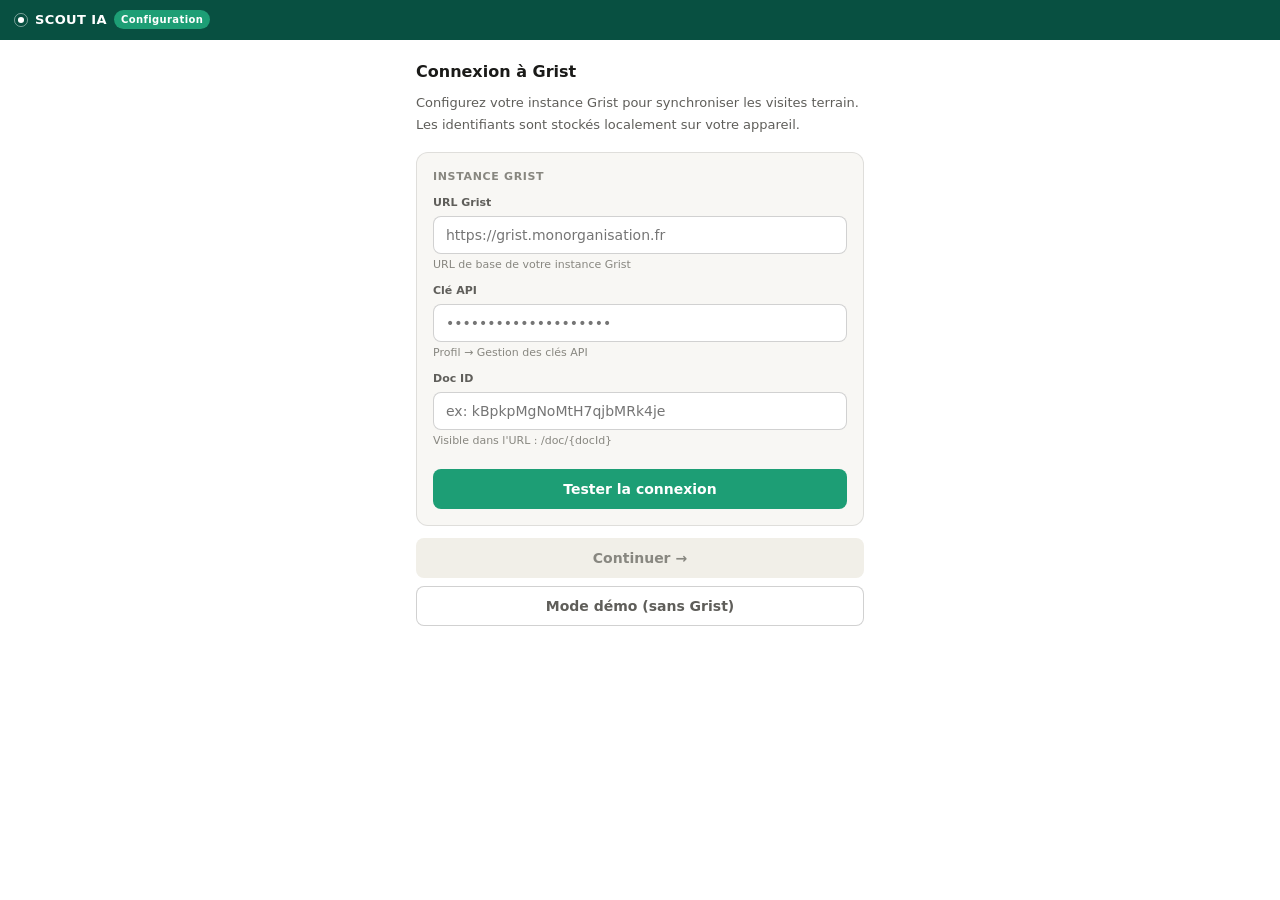
==== commit 9d252cf0: "Update print statement from 'Hello' to 'Goodbye'" ====
--- a/index.html
+++ b/index.html
@@ -22,6 +22,8 @@
 .hdr-a{display:flex;gap:6px}
 .bi{background:rgba(255,255,255,.15);border:none;color:#fff;width:32px;height:32px;border-radius:8px;cursor:pointer;font-size:15px;display:flex;align-items:center;justify-content:center;-webkit-tap-highlight-color:transparent}
 .bi:active{background:rgba(255,255,255,.3)}
+
+/* ── SETUP ── */
 #setupScreen{display:none}
 .sb{padding:20px 16px;max-width:480px;margin:0 auto}
 .ss{display:none}.ss.active{display:block}
@@ -42,6 +44,8 @@
 .mr select{width:100%;border:1px solid var(--bd2);border-radius:6px;padding:6px 8px;font-size:12px;font-family:var(--f);background:var(--bg);color:var(--tx);outline:none}
 .spin{display:inline-block;width:16px;height:16px;border:2px solid var(--bd2);border-top-color:var(--ct-m);border-radius:50%;animation:spin .7s linear infinite;vertical-align:middle;margin-right:6px}
 @keyframes spin{to{transform:rotate(360deg)}}
+
+/* Onboarding standalone */
 .ob-card{background:var(--bg2);border:1px solid var(--bd);border-radius:var(--r2);padding:16px;margin-bottom:12px}
 .ob-card-title{font-size:11px;font-weight:700;text-transform:uppercase;letter-spacing:.06em;color:var(--tx3);margin-bottom:10px}
 .ob-field{margin-bottom:10px}
@@ -52,6 +56,8 @@
 .ob-st{font-size:12px;padding:8px 10px;border-radius:var(--r);margin-top:8px;display:none}
 .ob-st.ok{display:block;background:var(--ct-l);color:var(--ct)}
 .ob-st.err{display:block;background:var(--cr-l);color:var(--cr)}
+
+/* Steps */
 .steps{display:flex;align-items:center;padding:10px 14px;border-bottom:1px solid var(--bd)}
 .step{flex:1;text-align:center;font-size:10px;font-weight:600;color:var(--tx3);padding:4px 2px;white-space:nowrap}
 .step.active{color:var(--ct)}.step.done{color:var(--ct-m)}
@@ -59,6 +65,8 @@
 .step.active .step-n{border-color:var(--ct);background:var(--ct);color:#fff}
 .step.done .step-n{border-color:var(--ct-m);background:var(--ct-m);color:#fff}
 .step-l{width:16px;height:1.5px;background:var(--bd);flex-shrink:0;margin-top:-14px}
+
+/* Panels */
 .panel{padding:12px 14px}.panel+.panel{border-top:1px solid var(--bd)}
 .sl{font-size:11px;font-weight:600;text-transform:uppercase;letter-spacing:.07em;color:var(--tx3);margin-bottom:8px;display:flex;align-items:center;gap:6px}
 .dot{width:6px;height:6px;border-radius:50%;background:var(--ct-m)}
@@ -101,4 +109,429 @@
 .ov.open{display:flex}
 .sh{background:var(--bg);width:100%;max-width:480px;border-radius:16px 16px 0 0;padding:16px 16px calc(16px + var(--sb));max-height:85vh;overflow-y:auto}
 .sh-t{font-size:15px;font-weight:600;margin-bottom:14px;display:flex;justify-content:space-between;align-items:center}
-.sh-x{background+.sh-x{background:none;border:none;font-size:20px;cursor:pointer;color:var(--tx2);padding:4px}
+.sg{margin-bottom:12px}
+.sg label{font-size:11px;font-weight:600;color:var(--tx2);display:block;margin-bottom:4px;text-transform:uppercase;letter-spacing:.05em}
+.sg input,.sg select{width:100%;border:1px solid var(--bd2);border-radius:var(--r);padding:10px 12px;font-size:14px;font-family:var(--f);background:var(--bg);color:var(--tx);outline:none}
+.sg input:focus,.sg select:focus{border-color:var(--ct-m);box-shadow:0 0 0 3px rgba(29,158,117,.15)}
+.sg-i{font-size:11px;color:var(--tx3);margin-top:3px;line-height:1.5}
+.dv{height:1px;background:var(--bd);margin:14px 0}
+</style>
+</head>
+<body>
+
+<!-- ══ SETUP ══ -->
+<div id="setupScreen">
+  <div class="hdr">
+    <div class="hdr-t"><svg width="14" height="14" viewBox="0 0 16 16"><circle cx="8" cy="8" r="7.5" stroke="rgba(255,255,255,.5)" fill="none"/><circle cx="8" cy="8" r="3.5" fill="white"/></svg>SCOUT IA <span class="badge">Configuration</span></div>
+  </div>
+  <div class="sb">
+    <div class="ss active" id="st-checking"><div class="st"><span class="spin"></span>Initialisation…</div><div class="su">Détection de l'environnement.</div></div>
+
+    <div class="ss" id="st-standalone">
+      <div class="st">Connexion à Grist</div>
+      <div class="su">Configurez votre instance Grist pour synchroniser les visites terrain. Les identifiants sont stockés localement sur votre appareil.</div>
+      <div class="ob-card">
+        <div class="ob-card-title">Instance Grist</div>
+        <div class="ob-field"><label>URL Grist</label><input type="url" id="ob-url" placeholder="https://grist.monorganisation.fr" autocomplete="off" spellcheck="false"><div class="ob-hint">URL de base de votre instance Grist</div></div>
+        <div class="ob-field"><label>Clé API</label><input type="password" id="ob-apikey" placeholder="••••••••••••••••••••" autocomplete="off"><div class="ob-hint">Profil → Gestion des clés API</div></div>
+        <div class="ob-field"><label>Doc ID</label><input type="text" id="ob-docid" placeholder="ex: kBpkpMgNoMtH7qjbMRk4je" autocomplete="off" spellcheck="false"><div class="ob-hint">Visible dans l'URL : /doc/{docId}</div></div>
+        <div id="ob-conn-status" class="ob-st"></div>
+        <button class="btn bp" style="width:100%;margin-top:10px" onclick="testGristConn()">Tester la connexion</button>
+      </div>
+      <button class="btn bp" style="width:100%;margin-bottom:8px" id="btnContinue" onclick="continueStandalone()" disabled>Continuer →</button>
+      <button class="btn bs" style="width:100%" onclick="finishSetup()">Mode démo (sans Grist)</button>
+    </div>
+
+    <div class="ss" id="st-create">
+      <div class="st">Table non trouvée</div>
+      <div class="su">La table <strong>Visites_terrain</strong> va être créée dans votre document.</div>
+      <div class="sp" id="schemaPreview"></div>
+      <button class="btn bp" style="width:100%;margin-bottom:8px" onclick="createTable()">+ Créer la table</button>
+      <button class="btn bs" style="width:100%" onclick="showMappingState()">Utiliser une table existante →</button>
+    </div>
+
+    <div class="ss" id="st-mapping">
+      <div class="st">Mapping des colonnes</div>
+      <div class="su">Choisissez la table et associez les champs.</div>
+      <div class="mb" style="margin-bottom:14px">
+        <div class="mb-h">Table source</div>
+        <div style="padding:10px 12px">
+          <select id="mapTableSelect" onchange="onTableChange()" style="width:100%;border:1px solid var(--bd2);border-radius:var(--r);padding:8px 10px;font-size:14px;font-family:var(--f);background:var(--bg);color:var(--tx);outline:none;appearance:none">
+            <option value="">— Choisir —</option>
+          </select>
+        </div>
+      </div>
+      <div class="mb" id="mapColsBlock" style="display:none">
+        <div class="mb-h">Correspondance <span class="aic" style="margin-left:auto">auto</span></div>
+        <div class="mr-wrap" id="mapRows"></div>
+      </div>
+      <div id="mapActions" style="display:none;margin-top:14px">
+        <button class="btn bp" style="width:100%;margin-bottom:8px" onclick="saveMapping()">Valider</button>
+        <button class="btn bs" style="width:100%" onclick="showCreateState()">← Créer une nouvelle table</button>
+      </div>
+    </div>
+
+    <div class="ss" id="st-done">
+      <div class="st" style="color:var(--ct-m)">✓ Prêt !</div>
+      <div class="su" id="doneMsg"></div>
+      <button class="btn bp" style="width:100%" onclick="finishSetup()">Ouvrir SCOUT IA →</button>
+    </div>
+
+    <div class="ss" id="st-error">
+      <div class="st" style="color:var(--cr)">Erreur</div>
+      <div class="su" id="errMsg"></div>
+      <button class="btn bs" style="width:100%;margin-top:8px" onclick="initSetup()">↻ Réessayer</button>
+      <button class="btn bp" style="width:100%;margin-top:8px" onclick="finishSetup()">Continuer sans Grist</button>
+    </div>
+  </div>
+</div>
+
+<!-- ══ MAIN APP ══ -->
+<div id="mainApp" style="display:none">
+  <div class="hdr">
+    <div class="hdr-t"><svg width="14" height="14" viewBox="0 0 16 16"><circle cx="8" cy="8" r="7.5" stroke="rgba(255,255,255,.5)" fill="none"/><circle cx="8" cy="8" r="3.5" fill="white"/></svg>SCOUT IA <span class="badge">IA</span></div>
+    <div class="hdr-a">
+      <button class="bi" onclick="initSetup()" title="Reconfigurer">⚙</button>
+      <button class="bi" onclick="openSettings()" title="API">◎</button>
+    </div>
+  </div>
+  <div class="steps">
+    <div class="step done" id="step1"><div class="step-n">✓</div>Visite</div>
+    <div class="step-l"></div>
+    <div class="step active" id="step2"><div class="step-n">2</div>Audio</div>
+    <div class="step-l"></div>
+    <div class="step" id="step3"><div class="step-n">3</div>Texte</div>
+    <div class="step-l"></div>
+    <div class="step" id="step4"><div class="step-n">4</div>Validation</div>
+  </div>
+  <div class="panel">
+    <div class="sl"><span class="dot"></span>Commentaire audio</div>
+    <div class="rz" id="recZone">
+      <button class="br" id="btnRec" onclick="toggleRecord()">🎙</button>
+      <div class="rl" id="recLbl">Appuyer pour enregistrer</div>
+      <div class="wf" id="waveform" style="display:none">
+        <div class="wb" style="height:4px" id="b1"></div><div class="wb" style="height:8px" id="b2"></div>
+        <div class="wb" style="height:14px" id="b3"></div><div class="wb" style="height:22px" id="b4"></div>
+        <div class="wb" style="height:16px" id="b5"></div><div class="wb" style="height:10px" id="b6"></div>
+        <div class="wb" style="height:6px" id="b7"></div>
+      </div>
+      <div class="tmr" id="timer"></div>
+    </div>
+  </div>
+  <div class="panel" id="panelTranscription" style="display:none">
+    <div class="sl"><span class="dot"></span>Transcription</div>
+    <div class="tbox" id="tbox"><span style="color:var(--tx3);font-style:italic">La transcription apparaîtra ici…</span></div>
+    <div style="margin-top:10px;display:flex;gap:8px">
+      <button class="btn bs" onclick="retranscribe()" style="flex:0;white-space:nowrap;font-size:12px;padding:6px 12px">↻ Retranscrire</button>
+      <button class="btn bp" onclick="extractFields()" id="btnExtract" style="font-size:12px;padding:6px 12px">✦ Analyser par IA</button>
+    </div>
+  </div>
+  <div class="panel" id="panelFields" style="display:none">
+    <div class="sl"><span class="dot"></span>Données structurées <span class="aic">✦ IA</span></div>
+    <div class="fg">
+      <div class="fl ff" id="fg-commentaire_structure"><label>Commentaire structuré</label><textarea id="f-commentaire_structure" rows="3" placeholder="Synthèse IA…"></textarea></div>
+      <div class="fl" id="fg-type_observation"><label>Type d'observation</label>
+        <select id="f-type_observation"><option value="">— Sélectionner —</option><option>Voirie</option><option>Ouvrage d'art</option><option>Signalisation</option><option>Espaces verts</option><option>Assainissement</option><option>Éclairage public</option><option>Mobilier urbain</option><option>Autre</option></select>
+      </div>
+      <div class="fl" id="fg-localisation_precise"><label>Localisation précise</label><input type="text" id="f-localisation_precise" placeholder="PR, adresse…"></div>
+      <div class="fl ff"><label>Niveau d'urgence</label>
+        <div class="up-w" id="urgencePills">
+          <div class="up" data-v="faible" onclick="selUrgence(this)">Faible</div>
+          <div class="up" data-v="moyen" onclick="selUrgence(this)">Moyen</div>
+          <div class="up" data-v="élevé" onclick="selUrgence(this)">Élevé</div>
+          <div class="up" data-v="critique" onclick="selUrgence(this)">Critique</div>
+        </div>
+      </div>
+      <div class="fl ff" id="fg-actions_requises"><label>Actions requises</label><textarea id="f-actions_requises" rows="2" placeholder="Actions à planifier…"></textarea></div>
+      <div class="fl" id="fg-materiaux_concernes"><label>Matériaux concernés</label><input type="text" id="f-materiaux_concernes" placeholder="Béton, bitume…"></div>
+      <div class="fl" id="fg-surface_estimee"><label>Surface estimée (m²)</label><input type="number" id="f-surface_estimee" placeholder="12" inputmode="decimal"></div>
+    </div>
+  </div>
+  <div class="ab">
+    <button class="btn bs" onclick="clearAll()">✕ Effacer</button>
+    <button class="btn bp" id="btnSave" onclick="saveRecord()" disabled>↑ Enregistrer</button>
+  </div>
+  <div class="sbar"><span id="statusMsg" class="s-info">Prêt</span></div>
+</div>
+
+<!-- ══ SETTINGS ══ -->
+<div class="ov" id="settingsOverlay">
+  <div class="sh">
+    <div class="sh-t">Paramètres API <button class="sh-x" onclick="closeSettings()">✕</button></div>
+    <div class="sg"><label>Service LLM</label>
+      <select id="svc-provider" onchange="updateProviderUI()">
+        <option value="sspcloud">SSPCloud (llm.lab.sspcloud.fr)</option>
+        <option value="albert">Albert API (etalab.gouv.fr)</option>
+        <option value="custom">Autre (OpenAI-compatible)</option>
+      </select>
+    </div>
+    <div class="sg"><label>Clé API LLM</label><input type="password" id="svc-apikey" placeholder="sk-…"><div class="sg-i" id="apikey-hint"></div></div>
+    <div class="sg" id="svc-base-group" style="display:none"><label>URL de base</label><input type="url" id="svc-base"></div>
+    <div class="dv"></div>
+    <div class="sg"><label>Modèle STT</label><input type="text" id="svc-stt-model" value="gemma4-31b"><div class="sg-i">gemma4-31b supporte SpeechToText sur SSPCloud</div></div>
+    <div class="sg"><label>Modèle LLM (extraction)</label>
+      <select id="svc-llm-model">
+        <option value="gpt-oss:20b">gpt-oss:20b — 20.9B, rapide</option>
+        <option value="gpt-oss:120b">gpt-oss:120b — 116.8B, puissant</option>
+        <option value="glm-4.7-flash:latest">glm-4.7-flash — 29.9B</option>
+        <option value="qwen3-5-9b">qwen3-5-9b — 9B, léger</option>
+        <option value="gemma4-31b">gemma4-31b — 31B, multimodal</option>
+      </select>
+    </div>
+    <button class="btn bp" onclick="saveSettings()" style="width:100%;margin-top:8px">Enregistrer</button>
+  </div>
+</div>
+
+<script>
+// ══ STATE ══
+const IN_GRIST = typeof grist !== 'undefined';
+let cfg = { provider:'sspcloud', apiKey:'', baseUrl:'https://llm.lab.sspcloud.fr/api', sttModel:'gemma4-31b', llmModel:'gpt-oss:20b' };
+let gristConn = { url:'', apiKey:'', docId:'' };
+let mapping = { tableId:'', columns:{} };
+let gristRecord = null, transcription = '', audioBlob = null, urgenceVal = '';
+let mediaRec = null, audioChunks = [], timerInt = null, waveInt = null, elapsed = 0;
+let tableCols = {};
+
+const FIELDS = [
+  {id:'transcription_brute',   label:'Transcription brute',   type:'Text',    req:true},
+  {id:'commentaire_structure', label:'Commentaire structuré', type:'Text',    req:false},
+  {id:'type_observation',      label:"Type d'observation",    type:'Choice',  req:false},
+  {id:'localisation_precise',  label:'Localisation précise',  type:'Text',    req:false},
+  {id:'niveau_urgence',        label:"Niveau d'urgence",      type:'Choice',  req:false},
+  {id:'actions_requises',      label:'Actions requises',      type:'Text',    req:false},
+  {id:'materiaux_concernes',   label:'Matériaux concernés',   type:'Text',    req:false},
+  {id:'surface_estimee',       label:'Surface estimée (m²)',  type:'Numeric', req:false},
+];
+const STORE_KEY = 'scoutia_v3';
+
+// ══ STORAGE (localStorage + Capacitor Preferences) ══
+async function storeLoad() {
+  try { if (window.Capacitor?.Plugins?.Preferences) { const r = await window.Capacitor.Plugins.Preferences.get({ key: STORE_KEY }); return r.value ? JSON.parse(r.value) : null; } } catch(_) {}
+  try { const v = localStorage.getItem(STORE_KEY); return v ? JSON.parse(v) : null; } catch(_) { return null; }
+}
+async function storeSave(data) {
+  const s = JSON.stringify(data);
+  try { if (window.Capacitor?.Plugins?.Preferences) { await window.Capacitor.Plugins.Preferences.set({ key: STORE_KEY, value: s }); return; } } catch(_) {}
+  try { localStorage.setItem(STORE_KEY, s); } catch(_) {}
+}
+
+// ══ BOOT ══
+window.addEventListener('load', async () => {
+  if ('serviceWorker' in navigator) navigator.serviceWorker.register('sw.js').catch(() => {});
+  const saved = await storeLoad();
+  if (saved) {
+    if (saved.cfg) Object.assign(cfg, saved.cfg);
+    if (saved.gristConn) Object.assign(gristConn, saved.gristConn);
+    if (saved.mapping && saved.mapping.tableId) Object.assign(mapping, saved.mapping);
+  }
+  if (IN_GRIST) {
+    try { grist.ready({ requiredAccess:'full' }); } catch(e) { try { grist.ready(); } catch(_){} }
+    if (mapping.tableId && Object.keys(mapping.columns).length > 0) { finishSetup(); }
+    else { await initSetup(); }
+  } else {
+    if (gristConn.url && gristConn.apiKey && gristConn.docId && mapping.tableId) { finishSetup(); }
+    else {
+      show('setupScreen'); setS('standalone');
+      if (gristConn.url) document.getElementById('ob-url').value = gristConn.url;
+      if (gristConn.docId) document.getElementById('ob-docid').value = gristConn.docId;
+    }
+  }
+});
+
+// ══ GRIST REST API ══
+const gristBase = () => `${gristConn.url}/api`;
+const gristHdrs = () => ({ 'Authorization': `Bearer ${gristConn.apiKey}`, 'Content-Type': 'application/json' });
+
+async function testGristConn() {
+  const url = document.getElementById('ob-url').value.trim().replace(/\/$/,'');
+  const key = document.getElementById('ob-apikey').value.trim();
+  const docId = document.getElementById('ob-docid').value.trim();
+  const el = document.getElementById('ob-conn-status');
+  el.className = 'ob-st'; el.textContent = 'Test en cours…'; el.style.display = 'block';
+  try {
+    const r = await fetch(`${url}/api/docs/${docId}/tables`, { headers: { 'Authorization': `Bearer ${key}` } });
+    if (!r.ok) throw new Error(`HTTP ${r.status}`);
+    const d = await r.json();
+    el.className = 'ob-st ok'; el.textContent = `✓ Connecté — ${d.tables?.length || 0} table(s)`;
+    gristConn = { url, apiKey: key, docId };
+    document.getElementById('btnContinue').disabled = false;
+  } catch(e) { el.className = 'ob-st err'; el.textContent = `✗ Erreur : ${e.message}`; }
+}
+
+async function continueStandalone() {
+  if (!gristConn.url) return;
+  await initSetupGrist();
+}
+
+async function initSetup() {
+  show('setupScreen'); hide('mainApp');
+  setS('checking');
+  if (!IN_GRIST && !gristConn.url) { setS('standalone'); return; }
+  await initSetupGrist();
+}
+
+async function initSetupGrist() {
+  setS('checking');
+  try {
+    const tables = await listTables();
+    if (tables.includes('Visites_terrain')) {
+      mapping.tableId = 'Visites_terrain';
+      await loadCols('Visites_terrain');
+      autoMap('Visites_terrain');
+      await popTableSel(tables);
+      document.getElementById('mapTableSelect').value = 'Visites_terrain';
+      renderMapRows('Visites_terrain');
+      show('mapColsBlock'); show('mapActions');
+      setS('mapping');
+    } else {
+      buildSchema(); await popTableSel(tables); setS('create');
+    }
+  } catch(e) { document.getElementById('errMsg').textContent = `API Grist : ${e.message}`; setS('error'); }
+}
+
+async function listTables() {
+  if (IN_GRIST) return await grist.docApi.listTables();
+  const r = await fetch(`${gristBase()}/docs/${gristConn.docId}/tables`, { headers: gristHdrs() });
+  if (!r.ok) throw new Error(`HTTP ${r.status}`);
+  return (await r.json()).tables?.map(t => t.id) || [];
+}
+
+async function loadCols(tid) {
+  if (tableCols[tid]) return;
+  try {
+    if (IN_GRIST) {
+      const d = await grist.docApi.fetchTable(tid);
+      tableCols[tid] = Object.keys(d).filter(k => !k.startsWith('_') && k !== 'id' && k !== 'manualSort');
+    } else {
+      const r = await fetch(`${gristBase()}/docs/${gristConn.docId}/tables/${tid}/columns`, { headers: gristHdrs() });
+      const d = await r.json();
+      tableCols[tid] = (d.columns || []).map(c => c.id).filter(id => id !== 'manualSort');
+    }
+  } catch(_) { tableCols[tid] = []; }
+}
+
+async function createTable() {
+  setS('checking');
+  document.querySelector('#st-checking .st').innerHTML = '<span class="spin"></span>Création…';
+  try {
+    if (IN_GRIST) {
+      await grist.docApi.applyUserActions([['AddTable', 'Visites_terrain',
+        FIELDS.map(f => ({
+          id: f.id, type: f.type, label: f.label,
+          ...(f.id==='type_observation'?{widgetOptions:JSON.stringify({choices:['Voirie',"Ouvrage d'art",'Signalisation','Espaces verts','Assainissement','Éclairage public','Mobilier urbain','Autre']})}:{}),
+          ...(f.id==='niveau_urgence'?{widgetOptions:JSON.stringify({choices:['faible','moyen','élevé','critique'],choiceOptions:{'faible':{textColor:'#085041',fillColor:'#E1F5EE'},'moyen':{textColor:'#BA7517',fillColor:'#FAEEDA'},'élevé':{textColor:'#7d5a00',fillColor:'#fef3cd'},'critique':{textColor:'#A32D2D',fillColor:'#FCEBEB'}}})}:{})
+        }))
+      ]]);
+    } else {
+      const r = await fetch(`${gristBase()}/docs/${gristConn.docId}/tables`, {
+        method: 'POST', headers: gristHdrs(),
+        body: JSON.stringify({ tables: [{ id: 'Visites_terrain', columns: FIELDS.map(f => ({ id:f.id, fields:{ label:f.label, type:f.type } })) }] })
+      });
+      if (!r.ok) throw new Error(`HTTP ${r.status}`);
+    }
+    mapping.tableId = 'Visites_terrain';
+    mapping.columns = Object.fromEntries(FIELDS.map(f => [f.id, f.id]));
+    await persistConfig();
+    document.getElementById('doneMsg').textContent = `Table Visites_terrain créée (${FIELDS.length} colonnes).`;
+    setS('done');
+  } catch(e) { document.getElementById('errMsg').textContent = `Erreur création : ${e.message}`; setS('error'); }
+}
+
+// ══ MAPPING UI ══
+function setS(s) { document.querySelectorAll('.ss').forEach(el => el.classList.remove('active')); document.getElementById('st-'+s).classList.add('active'); }
+function buildSchema() { document.getElementById('schemaPreview').innerHTML = FIELDS.map(f => `<div class="sr"><span class="sc">${f.id}</span><span class="stype">${f.type}</span>${f.req?'<span class="sreq">requis</span>':''}</div>`).join(''); }
+async function popTableSel(tables) { const s=document.getElementById('mapTableSelect'); s.innerHTML='<option value="">— Choisir —</option>'; (tables||[]).forEach(t=>{const o=document.createElement('option');o.value=t;o.textContent=t;s.appendChild(o);}); }
+function autoMap(tid) { const c=tableCols[tid]||[]; mapping.columns={}; FIELDS.forEach(f=>{const ex=c.find(x=>x===f.id); const fz=c.find(x=>x.toLowerCase().replace(/[^a-z0-9]/g,'')===f.id.toLowerCase().replace(/[^a-z0-9]/g,'')); mapping.columns[f.id]=ex||fz||''; }); }
+async function onTableChange() { const t=document.getElementById('mapTableSelect').value; if(!t){hide('mapColsBlock');hide('mapActions');return;} mapping.tableId=t; await loadCols(t); autoMap(t); renderMapRows(t); show('mapColsBlock'); show('mapActions'); }
+function renderMapRows(tid) { const c=tableCols[tid]||[]; document.getElementById('mapRows').innerHTML=FIELDS.map(f=>{const o=['<option value="">(ignorer)</option>',...c.map(x=>`<option value="${x}"${mapping.columns[f.id]===x?' selected':''}>${x}</option>`)].join(''); return `<div class="mr"><div class="mr-lbl">${f.label}${f.req?' *':''}</div><div class="mr-arr">→</div><select onchange="mapping.columns['${f.id}']=this.value">${o}</select></div>`;}).join(''); }
+function showMappingState() { listTables().then(t=>popTableSel(t)).catch(()=>popTableSel([])); setS('mapping'); }
+function showCreateState() { buildSchema(); setS('create'); }
+async function saveMapping() { if(!mapping.tableId){alert('Choisir une table');return;} await persistConfig(); document.getElementById('doneMsg').textContent=`Mapping vers "${mapping.tableId}" — ${Object.values(mapping.columns).filter(Boolean).length}/${FIELDS.length} colonnes.`; setS('done'); }
+
+async function persistConfig() {
+  const d = { cfg, gristConn, mapping };
+  if (IN_GRIST) { try { await grist.widgetApi.setOption('scoutConfig', d); } catch(_){} }
+  await storeSave(d);
+}
+
+function finishSetup() {
+  hide('setupScreen'); show('mainApp');
+  if (IN_GRIST) setupListener();
+  setStatus(mapping.tableId ? `Connecté — ${mapping.tableId}` : 'Mode démo', 'info');
+}
+
+// ══ GRIST LISTENER ══
+function setupListener() {
+  if (!IN_GRIST) return;
+  try {
+    grist.onRecord(rec => {
+      if (!rec) return; gristRecord = rec;
+      const get = f => rec[mapping.columns[f]||f];
+      const tb = get('transcription_brute');
+      if (tb) { transcription=tb; showTbox(tb,false); document.getElementById('panelTranscription').style.display='block'; }
+      if (get('niveau_urgence')) selUrgenceVal(get('niveau_urgence'));
+      ['commentaire_structure','type_observation','localisation_precise','actions_requises','materiaux_concernes','surface_estimee'].forEach(k=>{ const el=document.getElementById('f-'+k),v=get(k); if(el&&v!=null)el.value=v; });
+      document.getElementById('btnSave').disabled = false;
+    });
+  } catch(e) { console.warn(e); }
+}
+
+// ══ SETTINGS ══
+const BASE_URLS={sspcloud:'https://llm.lab.sspcloud.fr/api',albert:'https://albert.api.etalab.gouv.fr/v1',custom:''};
+const HINTS={sspcloud:'Générer depuis llm.lab.sspcloud.fr → Paramètres → Compte',albert:'albert.api.etalab.gouv.fr',custom:'Clé de votre service'};
+function openSettings(){document.getElementById('svc-provider').value=cfg.provider;document.getElementById('svc-apikey').value=cfg.apiKey;document.getElementById('svc-base').value=cfg.baseUrl;document.getElementById('svc-stt-model').value=cfg.sttModel;document.getElementById('svc-llm-model').value=cfg.llmModel;updateProviderUI();document.getElementById('settingsOverlay').classList.add('open');}
+function closeSettings(){document.getElementById('settingsOverlay').classList.remove('open');}
+function updateProviderUI(){const p=document.getElementById('svc-provider').value;document.getElementById('svc-base-group').style.display=p==='custom'?'block':'none';document.getElementById('apikey-hint').textContent=HINTS[p]||'';if(p!=='custom')document.getElementById('svc-base').value=BASE_URLS[p];}
+async function saveSettings(){cfg.provider=document.getElementById('svc-provider').value;cfg.apiKey=document.getElementById('svc-apikey').value.trim();cfg.baseUrl=BASE_URLS[cfg.provider]||document.getElementById('svc-base').value.trim();cfg.sttModel=document.getElementById('svc-stt-model').value.trim();cfg.llmModel=document.getElementById('svc-llm-model').value;closeSettings();await persistConfig();setStatus('Paramètres enregistrés','ok');}
+
+// ══ RECORDING ══
+async function toggleRecord(){if(mediaRec&&mediaRec.state==='recording'){mediaRec.stop();return;}try{const s=await navigator.mediaDevices.getUserMedia({audio:true});audioChunks=[];mediaRec=new MediaRecorder(s,{mimeType:MediaRecorder.isTypeSupported('audio/webm')?'audio/webm':'audio/ogg'});mediaRec.ondataavailable=e=>{if(e.data.size)audioChunks.push(e.data);};mediaRec.onstop=async()=>{s.getTracks().forEach(t=>t.stop());stopWave();audioBlob=new Blob(audioChunks,{type:mediaRec.mimeType});setRecUI(false);await transcribeAudio(audioBlob);};mediaRec.start(200);setRecUI(true);startTimer();startWave();}catch(e){setStatus('Microphone inaccessible : '+e.message,'err');}}
+function setRecUI(on){document.getElementById('btnRec').textContent=on?'⏹':'🎙';document.getElementById('btnRec').classList.toggle('rec',on);document.getElementById('recZone').classList.toggle('rec',on);document.getElementById('recLbl').textContent=on?'Enregistrement en cours…':'Appuyer pour enregistrer';document.getElementById('recLbl').classList.toggle('rec',on);document.getElementById('waveform').style.display=on?'flex':'none';if(!on){clearInterval(timerInt);document.getElementById('timer').textContent='';}setStep(on?2:3);}
+function startTimer(){elapsed=0;timerInt=setInterval(()=>{elapsed++;const m=String(Math.floor(elapsed/60)).padStart(2,'0'),s=String(elapsed%60).padStart(2,'0');document.getElementById('timer').textContent=m+':'+s;},1000);}
+function startWave(){const ids=['b1','b2','b3','b4','b5','b6','b7'];waveInt=setInterval(()=>ids.forEach(id=>{document.getElementById(id).style.height=(Math.floor(Math.random()*20)+4)+'px';}),120);}
+function stopWave(){clearInterval(waveInt);}
+
+// ══ TRANSCRIPTION ══
+async function transcribeAudio(blob){document.getElementById('panelTranscription').style.display='block';const box=document.getElementById('tbox');box.className='tbox ld';box.innerHTML='<span style="color:var(--tx3)">Transcription en cours…</span>';setStatus('STT en cours…','info');if(!cfg.apiKey){transcription='[Démo] Nid-de-poule PR 14+300, voie droite, ~2 m², urgent.';showTbox(transcription,false);setStatus('Mode démo','info');return;}try{const ext=blob.type.includes('webm')?'webm':'ogg';const b64=await b64enc(blob);let text='';try{const r=await fetch(cfg.baseUrl.replace('/api','/ollama')+'/api/transcribe',{method:'POST',headers:{'Authorization':'Bearer '+cfg.apiKey,'Content-Type':'application/json'},body:JSON.stringify({model:cfg.sttModel,audio:b64,language:'fr'})});if(r.ok){const d=await r.json();text=d.text||'';if(!text)throw new Error('vide');}else throw new Error('ollama '+r.status);}catch(e1){setStatus('Tentative 1 échouée…','info');try{const form=new FormData();form.append('file',blob,'audio.'+ext);form.append('model',cfg.sttModel);form.append('language','fr');const base=cfg.baseUrl.replace(/\/api$/,'');const r=await fetch(base+'/api/v1/audio/transcriptions',{method:'POST',headers:{'Authorization':'Bearer '+cfg.apiKey},body:form});if(r.ok){const d=await r.json();text=d.text||d.transcription||'';if(!text)throw new Error('vide');}else throw new Error('/v1 '+r.status);}catch(e2){setStatus('STT indisponible — saisie manuelle','info');showManualTbox();return;}}transcription=text;showTbox(text,false);setStatus('Transcription terminée ✓','ok');}catch(e){setStatus('Erreur : '+e.message,'err');document.getElementById('tbox').className='tbox';document.getElementById('tbox').innerHTML='<span style="color:var(--cr)">Échec.</span>';}}
+function showTbox(t,ld){const b=document.getElementById('tbox');b.className='tbox'+(ld?' ld':'');b.textContent=t||'';setStep(3);}
+function showManualTbox(){document.getElementById('panelTranscription').style.display='block';const b=document.getElementById('tbox');b.className='tbox';b.innerHTML='';const ta=document.createElement('textarea');ta.style.cssText='width:100%;border:none;background:transparent;font-family:inherit;font-size:13px;resize:vertical;min-height:80px;outline:none;color:var(--tx)';ta.placeholder='Saisir ou coller le texte ici…';ta.oninput=()=>{transcription=ta.value;};b.appendChild(ta);ta.focus();}
+async function retranscribe(){if(!audioBlob){setStatus('Aucun audio','err');return;}await transcribeAudio(audioBlob);}
+
+// ══ LLM EXTRACTION ══
+async function extractFields(){if(!transcription){setStatus('Aucune transcription','err');return;}setStatus('Analyse IA…','info');document.getElementById('btnExtract').disabled=true;document.getElementById('panelFields').style.display='block';const prompt=`Tu es un assistant de saisie pour agents terrain.\nAnalyse ce commentaire et extrais les données en JSON valide (sans markdown) :\n- commentaire_structure (string) : reformulation professionnelle 2-3 phrases\n- type_observation (string) : parmi [Voirie, Ouvrage d'art, Signalisation, Espaces verts, Assainissement, Éclairage public, Mobilier urbain, Autre]\n- localisation_precise (string) : localisation\n- niveau_urgence (string) : parmi [faible, moyen, élevé, critique]\n- actions_requises (string) : actions concrètes\n- materiaux_concernes (string) : matériaux\n- surface_estimee (number|null) : surface m²\n\nTranscription : "${transcription}"`;let r={};if(!cfg.apiKey){r={commentaire_structure:'Nid-de-poule au PR 14+300, voie droite, surface ~2 m².',type_observation:'Voirie',localisation_precise:'PR 14+300, voie droite',niveau_urgence:'élevé',actions_requises:'Colmatage provisoire puis réparation.',materiaux_concernes:'Bitume',surface_estimee:2};}else{try{const resp=await fetch(cfg.baseUrl+'/chat/completions',{method:'POST',headers:{'Authorization':'Bearer '+cfg.apiKey,'Content-Type':'application/json'},body:JSON.stringify({model:cfg.llmModel,messages:[{role:'user',content:prompt}],temperature:0.1})});if(!resp.ok)throw new Error('HTTP '+resp.status);const data=await resp.json();r=JSON.parse((data.choices?.[0]?.message?.content||'{}').replace(/```json|```/g,'').trim());}catch(e){setStatus('Erreur LLM : '+e.message,'err');document.getElementById('btnExtract').disabled=false;return;}}fillFields(r);document.getElementById('btnExtract').disabled=false;document.getElementById('btnSave').disabled=false;setStep(4);setStatus('Champs remplis — vérifiez et enregistrez','ok');}
+function fillFields(data){['commentaire_structure','type_observation','localisation_precise','actions_requises','materiaux_concernes','surface_estimee'].forEach(k=>{const el=document.getElementById('f-'+k),grp=document.getElementById('fg-'+k);if(el&&data[k]!=null){el.value=data[k];if(grp){grp.classList.add('ai');setTimeout(()=>grp.classList.remove('ai'),4000);}}});if(data.niveau_urgence)selUrgenceVal(data.niveau_urgence);}
+
+// ══ URGENCE ══
+function selUrgence(el){document.querySelectorAll('.up').forEach(p=>p.classList.remove('sel'));el.classList.add('sel');urgenceVal=el.dataset.v;}
+function selUrgenceVal(v){urgenceVal=v;document.querySelectorAll('.up').forEach(p=>p.classList.toggle('sel',p.dataset.v===v));}
+
+// ══ SAVE (natif Grist OU REST API) ══
+async function saveRecord(){
+  const cm=mapping.columns, col=f=>cm[f]||f;
+  const fields={};
+  [['transcription_brute',transcription],['commentaire_structure',document.getElementById('f-commentaire_structure').value],['type_observation',document.getElementById('f-type_observation').value],['localisation_precise',document.getElementById('f-localisation_precise').value],['niveau_urgence',urgenceVal],['actions_requises',document.getElementById('f-actions_requises').value],['materiaux_concernes',document.getElementById('f-materiaux_concernes').value],['surface_estimee',parseFloat(document.getElementById('f-surface_estimee').value)||null]].forEach(([f,v])=>{const k=col(f);if(k)fields[k]=v;});
+  if (IN_GRIST && gristRecord) {
+    try { let ok=false; if(grist.getTable){try{await grist.getTable().update({id:gristRecord.id,fields});ok=true;}catch(_){}} if(!ok)await grist.updateRecord(fields); setStatus('Enregistré ✓','ok'); } catch(e){setStatus('Erreur Grist : '+e.message,'err');}
+  } else if (!IN_GRIST && gristConn.url && mapping.tableId) {
+    try {
+      const r = await fetch(`${gristBase()}/docs/${gristConn.docId}/tables/${mapping.tableId}/records`, {
+        method: 'POST', headers: gristHdrs(), body: JSON.stringify({ records: [{ fields }] })
+      });
+      if (!r.ok) throw new Error(`HTTP ${r.status}`);
+      setStatus('Visite enregistrée ✓','ok');
+      setTimeout(() => clearAll(), 1500);
+    } catch(e) { setStatus('Erreur REST : '+e.message,'err'); }
+  } else { console.log('Payload:', fields); setStatus('Mode démo — données en console','info'); }
+}
+
+// ══ UTILS ══
+function b64enc(blob){return new Promise((res,rej)=>{const r=new FileReader();r.onload=()=>res(r.result.split(',')[1]);r.onerror=rej;r.readAsDataURL(blob);});}
+function show(id){document.getElementById(id).style.display='block';}
+function hide(id){document.getElementById(id).style.display='none';}
+function setStatus(msg,type){const el=document.getElementById('statusMsg');el.textContent=msg;el.className='s-'+type;}
+function setStep(n){for(let i=1;i<=4;i++){const el=document.getElementById('step'+i);if(!el)continue;el.classList.remove('active','done');if(i<n){el.classList.add('done');el.querySelector('.step-n').textContent='✓';}else if(i===n){el.classList.add('active');el.querySelector('.step-n').textContent=i;}else el.querySelector('.step-n').textContent=i;}}
+function clearAll(){transcription='';audioBlob=null;urgenceVal='';document.getElementById('panelTranscription').style.display='none';document.getElementById('panelFields').style.display='none';document.getElementById('btnSave').disabled=true;['commentaire_structure','type_observation','localisation_precise','actions_requises','materiaux_concernes','surface_estimee'].forEach(k=>{const el=document.getElementById('f-'+k);if(el)el.value='';});document.querySelectorAll('.up').forEach(p=>p.classList.remove('sel'));setStep(2);setStatus('Prêt','info');}
+</script>
+</body>
+</html>
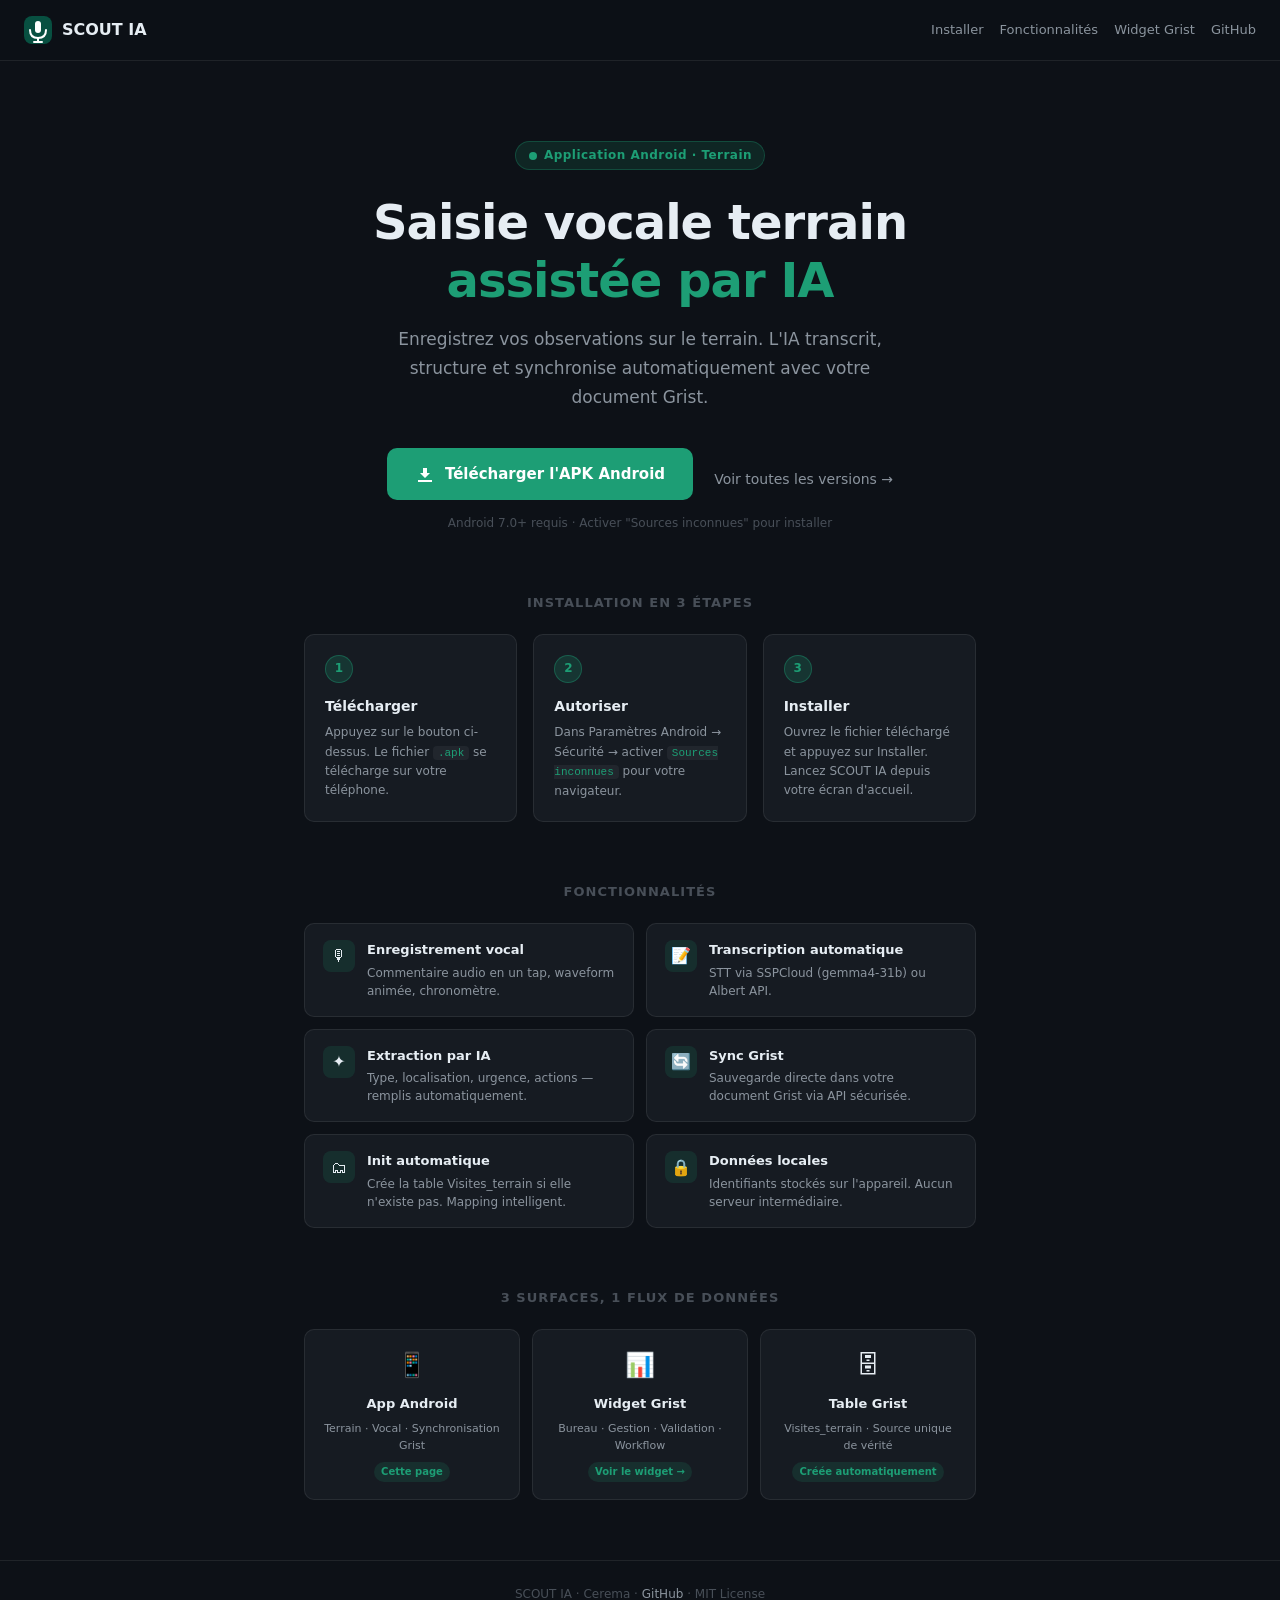
==== commit cf2c26ce: "feat: restructure repo — app mobile, grist-widget, build APK workflow - Landing page (index.html) → " ====
--- a/index.html
+++ b/index.html
@@ -2,536 +2,165 @@
 <html lang="fr">
 <head>
 <meta charset="UTF-8">
-<meta name="viewport" content="width=device-width, initial-scale=1.0, viewport-fit=cover">
-<meta name="theme-color" content="#085041">
-<meta name="mobile-web-app-capable" content="yes">
-<meta name="apple-mobile-web-app-capable" content="yes">
-<meta name="apple-mobile-web-app-status-bar-style" content="default">
-<meta name="apple-mobile-web-app-title" content="SCOUT IA">
-<link rel="manifest" href="manifest.json">
-<title>SCOUT IA</title>
-<script src="https://docs.getgrist.com/grist-plugin-api.js"></script>
+<meta name="viewport" content="width=device-width, initial-scale=1.0">
+<title>SCOUT IA — Saisie vocale terrain</title>
 <style>
-:root{--ct:#085041;--ct-m:#1D9E75;--ct-l:#E1F5EE;--ct-d:#04342C;--ca:#BA7517;--ca-l:#FAEEDA;--cr:#A32D2D;--cr-l:#FCEBEB;--cp:#534AB7;--cp-l:#EEEDFE;--cg:#444441;--cg-l:#F1EFE8;--cg-m:#888780;--bg:#fff;--bg2:#f8f7f4;--bg3:#f1efe8;--bd:rgba(0,0,0,.1);--bd2:rgba(0,0,0,.18);--tx:#1a1a18;--tx2:#5f5e5a;--tx3:#888780;--r:8px;--r2:12px;--f:'Segoe UI',system-ui,sans-serif;--st:env(safe-area-inset-top,0px);--sb:env(safe-area-inset-bottom,0px)}
-@media(prefers-color-scheme:dark){:root{--bg:#1c1c1a;--bg2:#242422;--bg3:#2c2c2a;--bd:rgba(255,255,255,.1);--bd2:rgba(255,255,255,.18);--tx:#e8e6de;--tx2:#b4b2a9;--tx3:#5f5e5a}}
+:root{--ct:#085041;--ct-m:#1D9E75;--ct-l:#E1F5EE;--bg:#0d1117;--bg2:#161b22;--bg3:#21262d;--bd:rgba(255,255,255,.08);--tx:#e6edf3;--tx2:#8b949e;--tx3:#484f58;--r:10px}
 *{box-sizing:border-box;margin:0;padding:0}
-body{font-family:var(--f);background:var(--bg);color:var(--tx);font-size:14px;line-height:1.5;min-height:100dvh}
-.hdr{background:var(--ct);color:#fff;padding:10px 14px;display:flex;align-items:center;justify-content:space-between;position:sticky;top:0;z-index:10;padding-top:calc(10px + var(--st))}
-.hdr-t{font-size:13px;font-weight:600;letter-spacing:.03em;display:flex;align-items:center;gap:7px}
-.badge{background:var(--ct-m);color:#fff;font-size:10px;font-weight:600;padding:2px 7px;border-radius:20px}
-.hdr-a{display:flex;gap:6px}
-.bi{background:rgba(255,255,255,.15);border:none;color:#fff;width:32px;height:32px;border-radius:8px;cursor:pointer;font-size:15px;display:flex;align-items:center;justify-content:center;-webkit-tap-highlight-color:transparent}
-.bi:active{background:rgba(255,255,255,.3)}
+body{font-family:'Segoe UI',system-ui,sans-serif;background:var(--bg);color:var(--tx);min-height:100vh;line-height:1.6}
+a{color:var(--ct-m);text-decoration:none}
 
-/* ── SETUP ── */
-#setupScreen{display:none}
-.sb{padding:20px 16px;max-width:480px;margin:0 auto}
-.ss{display:none}.ss.active{display:block}
-.st{font-size:16px;font-weight:600;margin-bottom:8px}
-.su{font-size:13px;color:var(--tx2);margin-bottom:16px;line-height:1.7}
-.sp{background:var(--bg2);border:1px solid var(--bd2);border-radius:var(--r);padding:12px 14px;margin-bottom:16px}
-.sr{display:flex;align-items:baseline;gap:8px;padding:5px 0;border-bottom:1px solid var(--bd);font-size:12px}
-.sr:last-child{border:none}
-.sc{font-weight:600;color:var(--tx);flex:1}
-.stype{color:var(--tx3);font-size:11px;background:var(--bg3);padding:1px 6px;border-radius:4px}
-.sreq{color:var(--ct-m);font-size:10px;font-weight:700}
-.mb{border:1px solid var(--bd2);border-radius:var(--r2);overflow:hidden;margin-bottom:12px}
-.mb-h{background:var(--bg3);padding:8px 12px;font-size:11px;font-weight:700;text-transform:uppercase;letter-spacing:.06em;color:var(--tx2);display:flex;align-items:center;gap:6px}
-.mr-wrap{padding:10px 12px;display:flex;flex-direction:column;gap:8px}
-.mr{display:grid;grid-template-columns:1fr 20px 1fr;align-items:center;gap:6px;font-size:12px}
-.mr-lbl{color:var(--tx2);font-weight:600;white-space:nowrap;overflow:hidden;text-overflow:ellipsis}
-.mr-arr{color:var(--tx3);text-align:center;font-size:10px}
-.mr select{width:100%;border:1px solid var(--bd2);border-radius:6px;padding:6px 8px;font-size:12px;font-family:var(--f);background:var(--bg);color:var(--tx);outline:none}
-.spin{display:inline-block;width:16px;height:16px;border:2px solid var(--bd2);border-top-color:var(--ct-m);border-radius:50%;animation:spin .7s linear infinite;vertical-align:middle;margin-right:6px}
-@keyframes spin{to{transform:rotate(360deg)}}
+/* NAV */
+nav{padding:16px 24px;display:flex;align-items:center;justify-content:space-between;border-bottom:1px solid var(--bd);position:sticky;top:0;background:rgba(13,17,23,.9);backdrop-filter:blur(10px);z-index:10}
+.logo{display:flex;align-items:center;gap:10px;font-weight:700;font-size:16px;color:var(--tx)}
+.logo svg{width:28px;height:28px}
+.nav-links{display:flex;gap:16px;font-size:13px;color:var(--tx2)}
+.nav-links a{color:var(--tx2)}.nav-links a:hover{color:var(--tx)}
 
-/* Onboarding standalone */
-.ob-card{background:var(--bg2);border:1px solid var(--bd);border-radius:var(--r2);padding:16px;margin-bottom:12px}
-.ob-card-title{font-size:11px;font-weight:700;text-transform:uppercase;letter-spacing:.06em;color:var(--tx3);margin-bottom:10px}
-.ob-field{margin-bottom:10px}
-.ob-field label{font-size:11px;font-weight:600;color:var(--tx2);display:block;margin-bottom:4px}
-.ob-field input{width:100%;border:1px solid var(--bd2);border-radius:var(--r);padding:10px 12px;font-size:14px;font-family:var(--f);background:var(--bg);color:var(--tx);outline:none}
-.ob-field input:focus{border-color:var(--ct-m);box-shadow:0 0 0 3px rgba(29,158,117,.15)}
-.ob-hint{font-size:11px;color:var(--tx3);margin-top:3px;line-height:1.5}
-.ob-st{font-size:12px;padding:8px 10px;border-radius:var(--r);margin-top:8px;display:none}
-.ob-st.ok{display:block;background:var(--ct-l);color:var(--ct)}
-.ob-st.err{display:block;background:var(--cr-l);color:var(--cr)}
+/* HERO */
+.hero{max-width:720px;margin:0 auto;padding:80px 24px 60px;text-align:center}
+.hero-badge{display:inline-flex;align-items:center;gap:6px;background:rgba(29,158,117,.15);border:1px solid rgba(29,158,117,.3);color:var(--ct-m);font-size:12px;font-weight:600;padding:4px 12px;border-radius:20px;margin-bottom:24px;letter-spacing:.04em}
+.hero h1{font-size:clamp(28px,5vw,48px);font-weight:700;letter-spacing:-.02em;margin-bottom:16px;line-height:1.2}
+.hero h1 span{color:var(--ct-m)}
+.hero p{font-size:17px;color:var(--tx2);max-width:520px;margin:0 auto 36px;line-height:1.7}
+.btn-dl{display:inline-flex;align-items:center;gap:10px;background:var(--ct-m);color:#fff;font-size:15px;font-weight:600;padding:14px 28px;border-radius:var(--r);transition:all .15s;border:none;cursor:pointer;text-decoration:none}
+.btn-dl:hover{background:#16b87e;transform:translateY(-1px)}
+.btn-dl svg{width:20px;height:20px}
+.btn-sec{display:inline-flex;align-items:center;gap:8px;color:var(--tx2);font-size:14px;margin-left:16px;transition:color .15s}
+.btn-sec:hover{color:var(--tx)}
+.version-note{font-size:12px;color:var(--tx3);margin-top:14px}
 
-/* Steps */
-.steps{display:flex;align-items:center;padding:10px 14px;border-bottom:1px solid var(--bd)}
-.step{flex:1;text-align:center;font-size:10px;font-weight:600;color:var(--tx3);padding:4px 2px;white-space:nowrap}
-.step.active{color:var(--ct)}.step.done{color:var(--ct-m)}
-.step-n{width:20px;height:20px;border-radius:50%;border:1.5px solid var(--bd2);display:flex;align-items:center;justify-content:center;font-size:9px;margin:0 auto 3px;font-weight:700}
-.step.active .step-n{border-color:var(--ct);background:var(--ct);color:#fff}
-.step.done .step-n{border-color:var(--ct-m);background:var(--ct-m);color:#fff}
-.step-l{width:16px;height:1.5px;background:var(--bd);flex-shrink:0;margin-top:-14px}
+/* STEPS */
+.steps-section{max-width:720px;margin:0 auto;padding:0 24px 60px}
+.steps-title{font-size:13px;font-weight:700;text-transform:uppercase;letter-spacing:.08em;color:var(--tx3);margin-bottom:20px;text-align:center}
+.steps{display:grid;grid-template-columns:repeat(3,1fr);gap:16px}
+@media(max-width:560px){.steps{grid-template-columns:1fr}}
+.step-card{background:var(--bg2);border:1px solid var(--bd);border-radius:var(--r);padding:20px}
+.step-num{width:28px;height:28px;border-radius:50%;background:rgba(29,158,117,.2);border:1px solid rgba(29,158,117,.4);color:var(--ct-m);font-size:12px;font-weight:700;display:flex;align-items:center;justify-content:center;margin-bottom:12px}
+.step-card h3{font-size:14px;font-weight:600;margin-bottom:6px}
+.step-card p{font-size:12px;color:var(--tx2);line-height:1.6}
+.step-card code{background:var(--bg3);padding:1px 5px;border-radius:4px;font-size:11px;color:var(--ct-m)}
 
-/* Panels */
-.panel{padding:12px 14px}.panel+.panel{border-top:1px solid var(--bd)}
-.sl{font-size:11px;font-weight:600;text-transform:uppercase;letter-spacing:.07em;color:var(--tx3);margin-bottom:8px;display:flex;align-items:center;gap:6px}
-.dot{width:6px;height:6px;border-radius:50%;background:var(--ct-m)}
-.rz{background:var(--bg2);border:1.5px dashed var(--bd2);border-radius:var(--r2);padding:20px 16px;text-align:center;transition:border-color .2s,background .2s}
-.rz.rec{border-color:var(--cr);background:var(--cr-l);border-style:solid}
-.br{width:64px;height:64px;border-radius:50%;border:none;cursor:pointer;background:var(--ct-m);color:#fff;font-size:26px;margin:0 auto 10px;display:flex;align-items:center;justify-content:center;transition:all .15s;box-shadow:0 4px 12px rgba(15,110,86,.35);-webkit-tap-highlight-color:transparent}
-.br:active{transform:scale(.94)}
-.br.rec{background:var(--cr);box-shadow:0 4px 12px rgba(163,45,45,.4);animation:pulse 1.2s infinite}
-@keyframes pulse{0%,100%{transform:scale(1)}50%{transform:scale(1.08)}}
-.rl{font-size:13px;color:var(--tx2);font-weight:500}.rl.rec{color:var(--cr);font-weight:600}
-.tmr{font-size:12px;color:var(--tx3);margin-top:5px;font-variant-numeric:tabular-nums}
-.wf{display:flex;align-items:center;justify-content:center;gap:3px;height:32px;margin:10px 0 4px}
-.wb{width:3px;border-radius:2px;background:var(--cr);transition:height .08s}
-.tbox{background:var(--bg2);border:1px solid var(--bd);border-radius:var(--r);padding:12px;min-height:70px;font-size:13px;line-height:1.7;white-space:pre-wrap}
-.tbox.ld::after{content:'';display:inline-block;width:8px;height:8px;border-radius:50%;background:var(--ct-m);animation:blink .8s infinite;vertical-align:middle;margin-left:6px}
-@keyframes blink{0%,100%{opacity:1}50%{opacity:.2}}
-.fg{display:grid;grid-template-columns:1fr 1fr;gap:10px}
-.ff{grid-column:1/-1}
-.fl label{font-size:11px;font-weight:600;color:var(--tx2);display:block;margin-bottom:3px}
-.fl input,.fl select,.fl textarea{width:100%;background:var(--bg);border:1px solid var(--bd2);border-radius:var(--r);padding:8px 10px;font-size:13px;font-family:var(--f);color:var(--tx);outline:none}
-.fl input:focus,.fl select:focus,.fl textarea:focus{border-color:var(--ct-m);box-shadow:0 0 0 2px rgba(29,158,117,.15)}
-.fl textarea{resize:vertical;min-height:70px;line-height:1.6}
-.fl select{appearance:none;background-image:url("data:image/svg+xml,%3Csvg xmlns='http://www.w3.org/2000/svg' width='10' height='6'%3E%3Cpath d='M0 0l5 6 5-6z' fill='%23888'/%3E%3C/svg%3E");background-repeat:no-repeat;background-position:right 10px center;padding-right:28px}
-.fl.ai input,.fl.ai select,.fl.ai textarea{border-color:var(--ct-m);background:var(--ct-l)}
-.aic{display:inline-flex;align-items:center;gap:3px;font-size:10px;background:var(--ct-l);color:var(--ct);padding:1px 6px;border-radius:20px;font-weight:600;margin-left:5px;vertical-align:middle}
-.up-w{display:flex;gap:6px;flex-wrap:wrap}
-.up{padding:5px 14px;border-radius:20px;font-size:12px;font-weight:600;border:1.5px solid transparent;cursor:pointer;-webkit-tap-highlight-color:transparent}
-.up[data-v="faible"]{background:var(--ct-l);color:var(--ct)}.up[data-v="moyen"]{background:var(--ca-l);color:var(--ca)}
-.up[data-v="élevé"]{background:#fef3cd;color:#7d5a00}.up[data-v="critique"]{background:var(--cr-l);color:var(--cr)}
-.up.sel[data-v="faible"]{border-color:var(--ct)}.up.sel[data-v="moyen"]{border-color:var(--ca)}
-.up.sel[data-v="élevé"]{border-color:#7d5a00}.up.sel[data-v="critique"]{border-color:var(--cr)}
-.ab{display:flex;gap:8px;padding:10px 14px;border-top:1px solid var(--bd);background:var(--bg2);padding-bottom:calc(10px + var(--sb))}
-.btn{flex:1;padding:11px 12px;border-radius:var(--r);font-size:14px;font-weight:600;border:1.5px solid transparent;cursor:pointer;font-family:var(--f);-webkit-tap-highlight-color:transparent}
-.bp{background:var(--ct-m);color:#fff}.bp:active{filter:brightness(.92)}
-.bp:disabled{background:var(--cg-l);color:var(--tx3);cursor:not-allowed}
-.bs{background:var(--bg);border-color:var(--bd2);color:var(--tx2)}.bs:active{background:var(--bg3)}
-.sbar{padding:6px 14px;font-size:11px;min-height:24px}
-.s-ok{color:var(--ct)}.s-err{color:var(--cr)}.s-info{color:var(--tx3)}
-.ov{display:none;position:fixed;inset:0;background:rgba(0,0,0,.5);z-index:100;align-items:flex-end;justify-content:center}
-.ov.open{display:flex}
-.sh{background:var(--bg);width:100%;max-width:480px;border-radius:16px 16px 0 0;padding:16px 16px calc(16px + var(--sb));max-height:85vh;overflow-y:auto}
-.sh-t{font-size:15px;font-weight:600;margin-bottom:14px;display:flex;justify-content:space-between;align-items:center}
-.sh-x{background:none;border:none;font-size:20px;cursor:pointer;color:var(--tx2);padding:4px}
-.sg{margin-bottom:12px}
-.sg label{font-size:11px;font-weight:600;color:var(--tx2);display:block;margin-bottom:4px;text-transform:uppercase;letter-spacing:.05em}
-.sg input,.sg select{width:100%;border:1px solid var(--bd2);border-radius:var(--r);padding:10px 12px;font-size:14px;font-family:var(--f);background:var(--bg);color:var(--tx);outline:none}
-.sg input:focus,.sg select:focus{border-color:var(--ct-m);box-shadow:0 0 0 3px rgba(29,158,117,.15)}
-.sg-i{font-size:11px;color:var(--tx3);margin-top:3px;line-height:1.5}
-.dv{height:1px;background:var(--bd);margin:14px 0}
+/* FEATURES */
+.features{max-width:720px;margin:0 auto;padding:0 24px 60px}
+.features-grid{display:grid;grid-template-columns:repeat(2,1fr);gap:12px}
+@media(max-width:480px){.features-grid{grid-template-columns:1fr}}
+.feat{background:var(--bg2);border:1px solid var(--bd);border-radius:var(--r);padding:16px 18px;display:flex;gap:12px;align-items:flex-start}
+.feat-icon{width:32px;height:32px;border-radius:8px;background:rgba(29,158,117,.15);display:flex;align-items:center;justify-content:center;font-size:16px;flex-shrink:0}
+.feat h4{font-size:13px;font-weight:600;margin-bottom:3px}
+.feat p{font-size:12px;color:var(--tx2);line-height:1.5}
+
+/* SURFACES */
+.surfaces{max-width:720px;margin:0 auto;padding:0 24px 60px}
+.surface-grid{display:grid;grid-template-columns:repeat(3,1fr);gap:12px}
+@media(max-width:560px){.surface-grid{grid-template-columns:1fr}}
+.surface{background:var(--bg2);border:1px solid var(--bd);border-radius:var(--r);padding:16px;text-align:center}
+.surface-icon{font-size:24px;margin-bottom:10px}
+.surface h4{font-size:13px;font-weight:600;margin-bottom:6px}
+.surface p{font-size:11px;color:var(--tx2);line-height:1.5}
+.surface .tag{display:inline-block;background:rgba(29,158,117,.15);color:var(--ct-m);font-size:10px;font-weight:600;padding:2px 7px;border-radius:10px;margin-top:8px}
+
+/* SECTION LABELS */
+.section-label{font-size:13px;font-weight:700;text-transform:uppercase;letter-spacing:.08em;color:var(--tx3);margin-bottom:20px;text-align:center}
+section{max-width:720px;margin:0 auto;padding:0 24px 60px}
+
+/* FOOTER */
+footer{border-top:1px solid var(--bd);padding:24px;text-align:center;font-size:12px;color:var(--tx3)}
+footer a{color:var(--tx2)}
 </style>
 </head>
 <body>
 
-<!-- ══ SETUP ══ -->
-<div id="setupScreen">
-  <div class="hdr">
-    <div class="hdr-t"><svg width="14" height="14" viewBox="0 0 16 16"><circle cx="8" cy="8" r="7.5" stroke="rgba(255,255,255,.5)" fill="none"/><circle cx="8" cy="8" r="3.5" fill="white"/></svg>SCOUT IA <span class="badge">Configuration</span></div>
+<nav>
+  <div class="logo">
+    <svg viewBox="0 0 28 28" fill="none"><rect width="28" height="28" rx="8" fill="#085041"/><rect x="11" y="5" width="6" height="12" rx="3" fill="white"/><path d="M6 14 Q6 22 14 22 Q22 22 22 14" stroke="white" stroke-width="2" fill="none" stroke-linecap="round"/><line x1="14" y1="22" x2="14" y2="26" stroke="white" stroke-width="2" stroke-linecap="round"/><line x1="10" y1="26" x2="18" y2="26" stroke="white" stroke-width="2" stroke-linecap="round"/></svg>
+    SCOUT IA
   </div>
-  <div class="sb">
-    <div class="ss active" id="st-checking"><div class="st"><span class="spin"></span>Initialisation…</div><div class="su">Détection de l'environnement.</div></div>
+  <div class="nav-links">
+    <a href="#install">Installer</a>
+    <a href="#features">Fonctionnalités</a>
+    <a href="grist-widget/">Widget Grist</a>
+    <a href="https://github.com/nic01asFr/Grist-AppStore">GitHub</a>
+  </div>
+</nav>
 
-    <div class="ss" id="st-standalone">
-      <div class="st">Connexion à Grist</div>
-      <div class="su">Configurez votre instance Grist pour synchroniser les visites terrain. Les identifiants sont stockés localement sur votre appareil.</div>
-      <div class="ob-card">
-        <div class="ob-card-title">Instance Grist</div>
-        <div class="ob-field"><label>URL Grist</label><input type="url" id="ob-url" placeholder="https://grist.monorganisation.fr" autocomplete="off" spellcheck="false"><div class="ob-hint">URL de base de votre instance Grist</div></div>
-        <div class="ob-field"><label>Clé API</label><input type="password" id="ob-apikey" placeholder="••••••••••••••••••••" autocomplete="off"><div class="ob-hint">Profil → Gestion des clés API</div></div>
-        <div class="ob-field"><label>Doc ID</label><input type="text" id="ob-docid" placeholder="ex: kBpkpMgNoMtH7qjbMRk4je" autocomplete="off" spellcheck="false"><div class="ob-hint">Visible dans l'URL : /doc/{docId}</div></div>
-        <div id="ob-conn-status" class="ob-st"></div>
-        <button class="btn bp" style="width:100%;margin-top:10px" onclick="testGristConn()">Tester la connexion</button>
-      </div>
-      <button class="btn bp" style="width:100%;margin-bottom:8px" id="btnContinue" onclick="continueStandalone()" disabled>Continuer →</button>
-      <button class="btn bs" style="width:100%" onclick="finishSetup()">Mode démo (sans Grist)</button>
+<div class="hero">
+  <div class="hero-badge">
+    <svg width="10" height="10" viewBox="0 0 10 10"><circle cx="5" cy="5" r="4" fill="currentColor"/></svg>
+    Application Android · Terrain
+  </div>
+  <h1>Saisie vocale terrain<br><span>assistée par IA</span></h1>
+  <p>Enregistrez vos observations sur le terrain. L'IA transcrit, structure et synchronise automatiquement avec votre document Grist.</p>
+  <a href="https://github.com/nic01asFr/Grist-AppStore/releases/latest/download/app-debug.apk" class="btn-dl" id="dlBtn">
+    <svg viewBox="0 0 20 20" fill="currentColor"><path d="M10 14l-5-5h3V4h4v5h3l-5 5zm-7 2h14v2H3v-2z"/></svg>
+    Télécharger l'APK Android
+  </a>
+  <a href="https://github.com/nic01asFr/Grist-AppStore/releases" class="btn-sec">
+    Voir toutes les versions →
+  </a>
+  <div class="version-note">Android 7.0+ requis · Activer "Sources inconnues" pour installer</div>
+</div>
+
+<section id="install">
+  <div class="section-label">Installation en 3 étapes</div>
+  <div class="steps">
+    <div class="step-card">
+      <div class="step-num">1</div>
+      <h3>Télécharger</h3>
+      <p>Appuyez sur le bouton ci-dessus. Le fichier <code>.apk</code> se télécharge sur votre téléphone.</p>
     </div>
-
-    <div class="ss" id="st-create">
-      <div class="st">Table non trouvée</div>
-      <div class="su">La table <strong>Visites_terrain</strong> va être créée dans votre document.</div>
-      <div class="sp" id="schemaPreview"></div>
-      <button class="btn bp" style="width:100%;margin-bottom:8px" onclick="createTable()">+ Créer la table</button>
-      <button class="btn bs" style="width:100%" onclick="showMappingState()">Utiliser une table existante →</button>
+    <div class="step-card">
+      <div class="step-num">2</div>
+      <h3>Autoriser</h3>
+      <p>Dans Paramètres Android → Sécurité → activer <code>Sources inconnues</code> pour votre navigateur.</p>
     </div>
-
-    <div class="ss" id="st-mapping">
-      <div class="st">Mapping des colonnes</div>
-      <div class="su">Choisissez la table et associez les champs.</div>
-      <div class="mb" style="margin-bottom:14px">
-        <div class="mb-h">Table source</div>
-        <div style="padding:10px 12px">
-          <select id="mapTableSelect" onchange="onTableChange()" style="width:100%;border:1px solid var(--bd2);border-radius:var(--r);padding:8px 10px;font-size:14px;font-family:var(--f);background:var(--bg);color:var(--tx);outline:none;appearance:none">
-            <option value="">— Choisir —</option>
-          </select>
-        </div>
-      </div>
-      <div class="mb" id="mapColsBlock" style="display:none">
-        <div class="mb-h">Correspondance <span class="aic" style="margin-left:auto">auto</span></div>
-        <div class="mr-wrap" id="mapRows"></div>
-      </div>
-      <div id="mapActions" style="display:none;margin-top:14px">
-        <button class="btn bp" style="width:100%;margin-bottom:8px" onclick="saveMapping()">Valider</button>
-        <button class="btn bs" style="width:100%" onclick="showCreateState()">← Créer une nouvelle table</button>
-      </div>
-    </div>
-
-    <div class="ss" id="st-done">
-      <div class="st" style="color:var(--ct-m)">✓ Prêt !</div>
-      <div class="su" id="doneMsg"></div>
-      <button class="btn bp" style="width:100%" onclick="finishSetup()">Ouvrir SCOUT IA →</button>
-    </div>
-
-    <div class="ss" id="st-error">
-      <div class="st" style="color:var(--cr)">Erreur</div>
-      <div class="su" id="errMsg"></div>
-      <button class="btn bs" style="width:100%;margin-top:8px" onclick="initSetup()">↻ Réessayer</button>
-      <button class="btn bp" style="width:100%;margin-top:8px" onclick="finishSetup()">Continuer sans Grist</button>
+    <div class="step-card">
+      <div class="step-num">3</div>
+      <h3>Installer</h3>
+      <p>Ouvrez le fichier téléchargé et appuyez sur Installer. Lancez SCOUT IA depuis votre écran d'accueil.</p>
     </div>
   </div>
-</div>
+</section>
 
-<!-- ══ MAIN APP ══ -->
-<div id="mainApp" style="display:none">
-  <div class="hdr">
-    <div class="hdr-t"><svg width="14" height="14" viewBox="0 0 16 16"><circle cx="8" cy="8" r="7.5" stroke="rgba(255,255,255,.5)" fill="none"/><circle cx="8" cy="8" r="3.5" fill="white"/></svg>SCOUT IA <span class="badge">IA</span></div>
-    <div class="hdr-a">
-      <button class="bi" onclick="initSetup()" title="Reconfigurer">⚙</button>
-      <button class="bi" onclick="openSettings()" title="API">◎</button>
+<section id="features">
+  <div class="section-label">Fonctionnalités</div>
+  <div class="features-grid">
+    <div class="feat"><div class="feat-icon">🎙</div><div><h4>Enregistrement vocal</h4><p>Commentaire audio en un tap, waveform animée, chronomètre.</p></div></div>
+    <div class="feat"><div class="feat-icon">📝</div><div><h4>Transcription automatique</h4><p>STT via SSPCloud (gemma4-31b) ou Albert API.</p></div></div>
+    <div class="feat"><div class="feat-icon">✦</div><div><h4>Extraction par IA</h4><p>Type, localisation, urgence, actions — remplis automatiquement.</p></div></div>
+    <div class="feat"><div class="feat-icon">🔄</div><div><h4>Sync Grist</h4><p>Sauvegarde directe dans votre document Grist via API sécurisée.</p></div></div>
+    <div class="feat"><div class="feat-icon">🗂</div><div><h4>Init automatique</h4><p>Crée la table Visites_terrain si elle n'existe pas. Mapping intelligent.</p></div></div>
+    <div class="feat"><div class="feat-icon">🔒</div><div><h4>Données locales</h4><p>Identifiants stockés sur l'appareil. Aucun serveur intermédiaire.</p></div></div>
+  </div>
+</section>
+
+<section>
+  <div class="section-label">3 surfaces, 1 flux de données</div>
+  <div class="surface-grid">
+    <div class="surface">
+      <div class="surface-icon">📱</div>
+      <h4>App Android</h4>
+      <p>Terrain · Vocal · Synchronisation Grist</p>
+      <span class="tag">Cette page</span>
+    </div>
+    <div class="surface">
+      <div class="surface-icon">📊</div>
+      <h4>Widget Grist</h4>
+      <p>Bureau · Gestion · Validation · Workflow</p>
+      <a href="grist-widget/" style="display:block"><span class="tag">Voir le widget →</span></a>
+    </div>
+    <div class="surface">
+      <div class="surface-icon">🗄</div>
+      <h4>Table Grist</h4>
+      <p>Visites_terrain · Source unique de vérité</p>
+      <span class="tag">Créée automatiquement</span>
     </div>
   </div>
-  <div class="steps">
-    <div class="step done" id="step1"><div class="step-n">✓</div>Visite</div>
-    <div class="step-l"></div>
-    <div class="step active" id="step2"><div class="step-n">2</div>Audio</div>
-    <div class="step-l"></div>
-    <div class="step" id="step3"><div class="step-n">3</div>Texte</div>
-    <div class="step-l"></div>
-    <div class="step" id="step4"><div class="step-n">4</div>Validation</div>
-  </div>
-  <div class="panel">
-    <div class="sl"><span class="dot"></span>Commentaire audio</div>
-    <div class="rz" id="recZone">
-      <button class="br" id="btnRec" onclick="toggleRecord()">🎙</button>
-      <div class="rl" id="recLbl">Appuyer pour enregistrer</div>
-      <div class="wf" id="waveform" style="display:none">
-        <div class="wb" style="height:4px" id="b1"></div><div class="wb" style="height:8px" id="b2"></div>
-        <div class="wb" style="height:14px" id="b3"></div><div class="wb" style="height:22px" id="b4"></div>
-        <div class="wb" style="height:16px" id="b5"></div><div class="wb" style="height:10px" id="b6"></div>
-        <div class="wb" style="height:6px" id="b7"></div>
-      </div>
-      <div class="tmr" id="timer"></div>
-    </div>
-  </div>
-  <div class="panel" id="panelTranscription" style="display:none">
-    <div class="sl"><span class="dot"></span>Transcription</div>
-    <div class="tbox" id="tbox"><span style="color:var(--tx3);font-style:italic">La transcription apparaîtra ici…</span></div>
-    <div style="margin-top:10px;display:flex;gap:8px">
-      <button class="btn bs" onclick="retranscribe()" style="flex:0;white-space:nowrap;font-size:12px;padding:6px 12px">↻ Retranscrire</button>
-      <button class="btn bp" onclick="extractFields()" id="btnExtract" style="font-size:12px;padding:6px 12px">✦ Analyser par IA</button>
-    </div>
-  </div>
-  <div class="panel" id="panelFields" style="display:none">
-    <div class="sl"><span class="dot"></span>Données structurées <span class="aic">✦ IA</span></div>
-    <div class="fg">
-      <div class="fl ff" id="fg-commentaire_structure"><label>Commentaire structuré</label><textarea id="f-commentaire_structure" rows="3" placeholder="Synthèse IA…"></textarea></div>
-      <div class="fl" id="fg-type_observation"><label>Type d'observation</label>
-        <select id="f-type_observation"><option value="">— Sélectionner —</option><option>Voirie</option><option>Ouvrage d'art</option><option>Signalisation</option><option>Espaces verts</option><option>Assainissement</option><option>Éclairage public</option><option>Mobilier urbain</option><option>Autre</option></select>
-      </div>
-      <div class="fl" id="fg-localisation_precise"><label>Localisation précise</label><input type="text" id="f-localisation_precise" placeholder="PR, adresse…"></div>
-      <div class="fl ff"><label>Niveau d'urgence</label>
-        <div class="up-w" id="urgencePills">
-          <div class="up" data-v="faible" onclick="selUrgence(this)">Faible</div>
-          <div class="up" data-v="moyen" onclick="selUrgence(this)">Moyen</div>
-          <div class="up" data-v="élevé" onclick="selUrgence(this)">Élevé</div>
-          <div class="up" data-v="critique" onclick="selUrgence(this)">Critique</div>
-        </div>
-      </div>
-      <div class="fl ff" id="fg-actions_requises"><label>Actions requises</label><textarea id="f-actions_requises" rows="2" placeholder="Actions à planifier…"></textarea></div>
-      <div class="fl" id="fg-materiaux_concernes"><label>Matériaux concernés</label><input type="text" id="f-materiaux_concernes" placeholder="Béton, bitume…"></div>
-      <div class="fl" id="fg-surface_estimee"><label>Surface estimée (m²)</label><input type="number" id="f-surface_estimee" placeholder="12" inputmode="decimal"></div>
-    </div>
-  </div>
-  <div class="ab">
-    <button class="btn bs" onclick="clearAll()">✕ Effacer</button>
-    <button class="btn bp" id="btnSave" onclick="saveRecord()" disabled>↑ Enregistrer</button>
-  </div>
-  <div class="sbar"><span id="statusMsg" class="s-info">Prêt</span></div>
-</div>
+</section>
 
-<!-- ══ SETTINGS ══ -->
-<div class="ov" id="settingsOverlay">
-  <div class="sh">
-    <div class="sh-t">Paramètres API <button class="sh-x" onclick="closeSettings()">✕</button></div>
-    <div class="sg"><label>Service LLM</label>
-      <select id="svc-provider" onchange="updateProviderUI()">
-        <option value="sspcloud">SSPCloud (llm.lab.sspcloud.fr)</option>
-        <option value="albert">Albert API (etalab.gouv.fr)</option>
-        <option value="custom">Autre (OpenAI-compatible)</option>
-      </select>
-    </div>
-    <div class="sg"><label>Clé API LLM</label><input type="password" id="svc-apikey" placeholder="sk-…"><div class="sg-i" id="apikey-hint"></div></div>
-    <div class="sg" id="svc-base-group" style="display:none"><label>URL de base</label><input type="url" id="svc-base"></div>
-    <div class="dv"></div>
-    <div class="sg"><label>Modèle STT</label><input type="text" id="svc-stt-model" value="gemma4-31b"><div class="sg-i">gemma4-31b supporte SpeechToText sur SSPCloud</div></div>
-    <div class="sg"><label>Modèle LLM (extraction)</label>
-      <select id="svc-llm-model">
-        <option value="gpt-oss:20b">gpt-oss:20b — 20.9B, rapide</option>
-        <option value="gpt-oss:120b">gpt-oss:120b — 116.8B, puissant</option>
-        <option value="glm-4.7-flash:latest">glm-4.7-flash — 29.9B</option>
-        <option value="qwen3-5-9b">qwen3-5-9b — 9B, léger</option>
-        <option value="gemma4-31b">gemma4-31b — 31B, multimodal</option>
-      </select>
-    </div>
-    <button class="btn bp" onclick="saveSettings()" style="width:100%;margin-top:8px">Enregistrer</button>
-  </div>
-</div>
+<footer>
+  SCOUT IA · Cerema · <a href="https://github.com/nic01asFr/Grist-AppStore">GitHub</a> · MIT License
+</footer>
 
-<script>
-// ══ STATE ══
-const IN_GRIST = typeof grist !== 'undefined';
-let cfg = { provider:'sspcloud', apiKey:'', baseUrl:'https://llm.lab.sspcloud.fr/api', sttModel:'gemma4-31b', llmModel:'gpt-oss:20b' };
-let gristConn = { url:'', apiKey:'', docId:'' };
-let mapping = { tableId:'', columns:{} };
-let gristRecord = null, transcription = '', audioBlob = null, urgenceVal = '';
-let mediaRec = null, audioChunks = [], timerInt = null, waveInt = null, elapsed = 0;
-let tableCols = {};
-
-const FIELDS = [
-  {id:'transcription_brute',   label:'Transcription brute',   type:'Text',    req:true},
-  {id:'commentaire_structure', label:'Commentaire structuré', type:'Text',    req:false},
-  {id:'type_observation',      label:"Type d'observation",    type:'Choice',  req:false},
-  {id:'localisation_precise',  label:'Localisation précise',  type:'Text',    req:false},
-  {id:'niveau_urgence',        label:"Niveau d'urgence",      type:'Choice',  req:false},
-  {id:'actions_requises',      label:'Actions requises',      type:'Text',    req:false},
-  {id:'materiaux_concernes',   label:'Matériaux concernés',   type:'Text',    req:false},
-  {id:'surface_estimee',       label:'Surface estimée (m²)',  type:'Numeric', req:false},
-];
-const STORE_KEY = 'scoutia_v3';
-
-// ══ STORAGE (localStorage + Capacitor Preferences) ══
-async function storeLoad() {
-  try { if (window.Capacitor?.Plugins?.Preferences) { const r = await window.Capacitor.Plugins.Preferences.get({ key: STORE_KEY }); return r.value ? JSON.parse(r.value) : null; } } catch(_) {}
-  try { const v = localStorage.getItem(STORE_KEY); return v ? JSON.parse(v) : null; } catch(_) { return null; }
-}
-async function storeSave(data) {
-  const s = JSON.stringify(data);
-  try { if (window.Capacitor?.Plugins?.Preferences) { await window.Capacitor.Plugins.Preferences.set({ key: STORE_KEY, value: s }); return; } } catch(_) {}
-  try { localStorage.setItem(STORE_KEY, s); } catch(_) {}
-}
-
-// ══ BOOT ══
-window.addEventListener('load', async () => {
-  if ('serviceWorker' in navigator) navigator.serviceWorker.register('sw.js').catch(() => {});
-  const saved = await storeLoad();
-  if (saved) {
-    if (saved.cfg) Object.assign(cfg, saved.cfg);
-    if (saved.gristConn) Object.assign(gristConn, saved.gristConn);
-    if (saved.mapping && saved.mapping.tableId) Object.assign(mapping, saved.mapping);
-  }
-  if (IN_GRIST) {
-    try { grist.ready({ requiredAccess:'full' }); } catch(e) { try { grist.ready(); } catch(_){} }
-    if (mapping.tableId && Object.keys(mapping.columns).length > 0) { finishSetup(); }
-    else { await initSetup(); }
-  } else {
-    if (gristConn.url && gristConn.apiKey && gristConn.docId && mapping.tableId) { finishSetup(); }
-    else {
-      show('setupScreen'); setS('standalone');
-      if (gristConn.url) document.getElementById('ob-url').value = gristConn.url;
-      if (gristConn.docId) document.getElementById('ob-docid').value = gristConn.docId;
-    }
-  }
-});
-
-// ══ GRIST REST API ══
-const gristBase = () => `${gristConn.url}/api`;
-const gristHdrs = () => ({ 'Authorization': `Bearer ${gristConn.apiKey}`, 'Content-Type': 'application/json' });
-
-async function testGristConn() {
-  const url = document.getElementById('ob-url').value.trim().replace(/\/$/,'');
-  const key = document.getElementById('ob-apikey').value.trim();
-  const docId = document.getElementById('ob-docid').value.trim();
-  const el = document.getElementById('ob-conn-status');
-  el.className = 'ob-st'; el.textContent = 'Test en cours…'; el.style.display = 'block';
-  try {
-    const r = await fetch(`${url}/api/docs/${docId}/tables`, { headers: { 'Authorization': `Bearer ${key}` } });
-    if (!r.ok) throw new Error(`HTTP ${r.status}`);
-    const d = await r.json();
-    el.className = 'ob-st ok'; el.textContent = `✓ Connecté — ${d.tables?.length || 0} table(s)`;
-    gristConn = { url, apiKey: key, docId };
-    document.getElementById('btnContinue').disabled = false;
-  } catch(e) { el.className = 'ob-st err'; el.textContent = `✗ Erreur : ${e.message}`; }
-}
-
-async function continueStandalone() {
-  if (!gristConn.url) return;
-  await initSetupGrist();
-}
-
-async function initSetup() {
-  show('setupScreen'); hide('mainApp');
-  setS('checking');
-  if (!IN_GRIST && !gristConn.url) { setS('standalone'); return; }
-  await initSetupGrist();
-}
-
-async function initSetupGrist() {
-  setS('checking');
-  try {
-    const tables = await listTables();
-    if (tables.includes('Visites_terrain')) {
-      mapping.tableId = 'Visites_terrain';
-      await loadCols('Visites_terrain');
-      autoMap('Visites_terrain');
-      await popTableSel(tables);
-      document.getElementById('mapTableSelect').value = 'Visites_terrain';
-      renderMapRows('Visites_terrain');
-      show('mapColsBlock'); show('mapActions');
-      setS('mapping');
-    } else {
-      buildSchema(); await popTableSel(tables); setS('create');
-    }
-  } catch(e) { document.getElementById('errMsg').textContent = `API Grist : ${e.message}`; setS('error'); }
-}
-
-async function listTables() {
-  if (IN_GRIST) return await grist.docApi.listTables();
-  const r = await fetch(`${gristBase()}/docs/${gristConn.docId}/tables`, { headers: gristHdrs() });
-  if (!r.ok) throw new Error(`HTTP ${r.status}`);
-  return (await r.json()).tables?.map(t => t.id) || [];
-}
-
-async function loadCols(tid) {
-  if (tableCols[tid]) return;
-  try {
-    if (IN_GRIST) {
-      const d = await grist.docApi.fetchTable(tid);
-      tableCols[tid] = Object.keys(d).filter(k => !k.startsWith('_') && k !== 'id' && k !== 'manualSort');
-    } else {
-      const r = await fetch(`${gristBase()}/docs/${gristConn.docId}/tables/${tid}/columns`, { headers: gristHdrs() });
-      const d = await r.json();
-      tableCols[tid] = (d.columns || []).map(c => c.id).filter(id => id !== 'manualSort');
-    }
-  } catch(_) { tableCols[tid] = []; }
-}
-
-async function createTable() {
-  setS('checking');
-  document.querySelector('#st-checking .st').innerHTML = '<span class="spin"></span>Création…';
-  try {
-    if (IN_GRIST) {
-      await grist.docApi.applyUserActions([['AddTable', 'Visites_terrain',
-        FIELDS.map(f => ({
-          id: f.id, type: f.type, label: f.label,
-          ...(f.id==='type_observation'?{widgetOptions:JSON.stringify({choices:['Voirie',"Ouvrage d'art",'Signalisation','Espaces verts','Assainissement','Éclairage public','Mobilier urbain','Autre']})}:{}),
-          ...(f.id==='niveau_urgence'?{widgetOptions:JSON.stringify({choices:['faible','moyen','élevé','critique'],choiceOptions:{'faible':{textColor:'#085041',fillColor:'#E1F5EE'},'moyen':{textColor:'#BA7517',fillColor:'#FAEEDA'},'élevé':{textColor:'#7d5a00',fillColor:'#fef3cd'},'critique':{textColor:'#A32D2D',fillColor:'#FCEBEB'}}})}:{})
-        }))
-      ]]);
-    } else {
-      const r = await fetch(`${gristBase()}/docs/${gristConn.docId}/tables`, {
-        method: 'POST', headers: gristHdrs(),
-        body: JSON.stringify({ tables: [{ id: 'Visites_terrain', columns: FIELDS.map(f => ({ id:f.id, fields:{ label:f.label, type:f.type } })) }] })
-      });
-      if (!r.ok) throw new Error(`HTTP ${r.status}`);
-    }
-    mapping.tableId = 'Visites_terrain';
-    mapping.columns = Object.fromEntries(FIELDS.map(f => [f.id, f.id]));
-    await persistConfig();
-    document.getElementById('doneMsg').textContent = `Table Visites_terrain créée (${FIELDS.length} colonnes).`;
-    setS('done');
-  } catch(e) { document.getElementById('errMsg').textContent = `Erreur création : ${e.message}`; setS('error'); }
-}
-
-// ══ MAPPING UI ══
-function setS(s) { document.querySelectorAll('.ss').forEach(el => el.classList.remove('active')); document.getElementById('st-'+s).classList.add('active'); }
-function buildSchema() { document.getElementById('schemaPreview').innerHTML = FIELDS.map(f => `<div class="sr"><span class="sc">${f.id}</span><span class="stype">${f.type}</span>${f.req?'<span class="sreq">requis</span>':''}</div>`).join(''); }
-async function popTableSel(tables) { const s=document.getElementById('mapTableSelect'); s.innerHTML='<option value="">— Choisir —</option>'; (tables||[]).forEach(t=>{const o=document.createElement('option');o.value=t;o.textContent=t;s.appendChild(o);}); }
-function autoMap(tid) { const c=tableCols[tid]||[]; mapping.columns={}; FIELDS.forEach(f=>{const ex=c.find(x=>x===f.id); const fz=c.find(x=>x.toLowerCase().replace(/[^a-z0-9]/g,'')===f.id.toLowerCase().replace(/[^a-z0-9]/g,'')); mapping.columns[f.id]=ex||fz||''; }); }
-async function onTableChange() { const t=document.getElementById('mapTableSelect').value; if(!t){hide('mapColsBlock');hide('mapActions');return;} mapping.tableId=t; await loadCols(t); autoMap(t); renderMapRows(t); show('mapColsBlock'); show('mapActions'); }
-function renderMapRows(tid) { const c=tableCols[tid]||[]; document.getElementById('mapRows').innerHTML=FIELDS.map(f=>{const o=['<option value="">(ignorer)</option>',...c.map(x=>`<option value="${x}"${mapping.columns[f.id]===x?' selected':''}>${x}</option>`)].join(''); return `<div class="mr"><div class="mr-lbl">${f.label}${f.req?' *':''}</div><div class="mr-arr">→</div><select onchange="mapping.columns['${f.id}']=this.value">${o}</select></div>`;}).join(''); }
-function showMappingState() { listTables().then(t=>popTableSel(t)).catch(()=>popTableSel([])); setS('mapping'); }
-function showCreateState() { buildSchema(); setS('create'); }
-async function saveMapping() { if(!mapping.tableId){alert('Choisir une table');return;} await persistConfig(); document.getElementById('doneMsg').textContent=`Mapping vers "${mapping.tableId}" — ${Object.values(mapping.columns).filter(Boolean).length}/${FIELDS.length} colonnes.`; setS('done'); }
-
-async function persistConfig() {
-  const d = { cfg, gristConn, mapping };
-  if (IN_GRIST) { try { await grist.widgetApi.setOption('scoutConfig', d); } catch(_){} }
-  await storeSave(d);
-}
-
-function finishSetup() {
-  hide('setupScreen'); show('mainApp');
-  if (IN_GRIST) setupListener();
-  setStatus(mapping.tableId ? `Connecté — ${mapping.tableId}` : 'Mode démo', 'info');
-}
-
-// ══ GRIST LISTENER ══
-function setupListener() {
-  if (!IN_GRIST) return;
-  try {
-    grist.onRecord(rec => {
-      if (!rec) return; gristRecord = rec;
-      const get = f => rec[mapping.columns[f]||f];
-      const tb = get('transcription_brute');
-      if (tb) { transcription=tb; showTbox(tb,false); document.getElementById('panelTranscription').style.display='block'; }
-      if (get('niveau_urgence')) selUrgenceVal(get('niveau_urgence'));
-      ['commentaire_structure','type_observation','localisation_precise','actions_requises','materiaux_concernes','surface_estimee'].forEach(k=>{ const el=document.getElementById('f-'+k),v=get(k); if(el&&v!=null)el.value=v; });
-      document.getElementById('btnSave').disabled = false;
-    });
-  } catch(e) { console.warn(e); }
-}
-
-// ══ SETTINGS ══
-const BASE_URLS={sspcloud:'https://llm.lab.sspcloud.fr/api',albert:'https://albert.api.etalab.gouv.fr/v1',custom:''};
-const HINTS={sspcloud:'Générer depuis llm.lab.sspcloud.fr → Paramètres → Compte',albert:'albert.api.etalab.gouv.fr',custom:'Clé de votre service'};
-function openSettings(){document.getElementById('svc-provider').value=cfg.provider;document.getElementById('svc-apikey').value=cfg.apiKey;document.getElementById('svc-base').value=cfg.baseUrl;document.getElementById('svc-stt-model').value=cfg.sttModel;document.getElementById('svc-llm-model').value=cfg.llmModel;updateProviderUI();document.getElementById('settingsOverlay').classList.add('open');}
-function closeSettings(){document.getElementById('settingsOverlay').classList.remove('open');}
-function updateProviderUI(){const p=document.getElementById('svc-provider').value;document.getElementById('svc-base-group').style.display=p==='custom'?'block':'none';document.getElementById('apikey-hint').textContent=HINTS[p]||'';if(p!=='custom')document.getElementById('svc-base').value=BASE_URLS[p];}
-async function saveSettings(){cfg.provider=document.getElementById('svc-provider').value;cfg.apiKey=document.getElementById('svc-apikey').value.trim();cfg.baseUrl=BASE_URLS[cfg.provider]||document.getElementById('svc-base').value.trim();cfg.sttModel=document.getElementById('svc-stt-model').value.trim();cfg.llmModel=document.getElementById('svc-llm-model').value;closeSettings();await persistConfig();setStatus('Paramètres enregistrés','ok');}
-
-// ══ RECORDING ══
-async function toggleRecord(){if(mediaRec&&mediaRec.state==='recording'){mediaRec.stop();return;}try{const s=await navigator.mediaDevices.getUserMedia({audio:true});audioChunks=[];mediaRec=new MediaRecorder(s,{mimeType:MediaRecorder.isTypeSupported('audio/webm')?'audio/webm':'audio/ogg'});mediaRec.ondataavailable=e=>{if(e.data.size)audioChunks.push(e.data);};mediaRec.onstop=async()=>{s.getTracks().forEach(t=>t.stop());stopWave();audioBlob=new Blob(audioChunks,{type:mediaRec.mimeType});setRecUI(false);await transcribeAudio(audioBlob);};mediaRec.start(200);setRecUI(true);startTimer();startWave();}catch(e){setStatus('Microphone inaccessible : '+e.message,'err');}}
-function setRecUI(on){document.getElementById('btnRec').textContent=on?'⏹':'🎙';document.getElementById('btnRec').classList.toggle('rec',on);document.getElementById('recZone').classList.toggle('rec',on);document.getElementById('recLbl').textContent=on?'Enregistrement en cours…':'Appuyer pour enregistrer';document.getElementById('recLbl').classList.toggle('rec',on);document.getElementById('waveform').style.display=on?'flex':'none';if(!on){clearInterval(timerInt);document.getElementById('timer').textContent='';}setStep(on?2:3);}
-function startTimer(){elapsed=0;timerInt=setInterval(()=>{elapsed++;const m=String(Math.floor(elapsed/60)).padStart(2,'0'),s=String(elapsed%60).padStart(2,'0');document.getElementById('timer').textContent=m+':'+s;},1000);}
-function startWave(){const ids=['b1','b2','b3','b4','b5','b6','b7'];waveInt=setInterval(()=>ids.forEach(id=>{document.getElementById(id).style.height=(Math.floor(Math.random()*20)+4)+'px';}),120);}
-function stopWave(){clearInterval(waveInt);}
-
-// ══ TRANSCRIPTION ══
-async function transcribeAudio(blob){document.getElementById('panelTranscription').style.display='block';const box=document.getElementById('tbox');box.className='tbox ld';box.innerHTML='<span style="color:var(--tx3)">Transcription en cours…</span>';setStatus('STT en cours…','info');if(!cfg.apiKey){transcription='[Démo] Nid-de-poule PR 14+300, voie droite, ~2 m², urgent.';showTbox(transcription,false);setStatus('Mode démo','info');return;}try{const ext=blob.type.includes('webm')?'webm':'ogg';const b64=await b64enc(blob);let text='';try{const r=await fetch(cfg.baseUrl.replace('/api','/ollama')+'/api/transcribe',{method:'POST',headers:{'Authorization':'Bearer '+cfg.apiKey,'Content-Type':'application/json'},body:JSON.stringify({model:cfg.sttModel,audio:b64,language:'fr'})});if(r.ok){const d=await r.json();text=d.text||'';if(!text)throw new Error('vide');}else throw new Error('ollama '+r.status);}catch(e1){setStatus('Tentative 1 échouée…','info');try{const form=new FormData();form.append('file',blob,'audio.'+ext);form.append('model',cfg.sttModel);form.append('language','fr');const base=cfg.baseUrl.replace(/\/api$/,'');const r=await fetch(base+'/api/v1/audio/transcriptions',{method:'POST',headers:{'Authorization':'Bearer '+cfg.apiKey},body:form});if(r.ok){const d=await r.json();text=d.text||d.transcription||'';if(!text)throw new Error('vide');}else throw new Error('/v1 '+r.status);}catch(e2){setStatus('STT indisponible — saisie manuelle','info');showManualTbox();return;}}transcription=text;showTbox(text,false);setStatus('Transcription terminée ✓','ok');}catch(e){setStatus('Erreur : '+e.message,'err');document.getElementById('tbox').className='tbox';document.getElementById('tbox').innerHTML='<span style="color:var(--cr)">Échec.</span>';}}
-function showTbox(t,ld){const b=document.getElementById('tbox');b.className='tbox'+(ld?' ld':'');b.textContent=t||'';setStep(3);}
-function showManualTbox(){document.getElementById('panelTranscription').style.display='block';const b=document.getElementById('tbox');b.className='tbox';b.innerHTML='';const ta=document.createElement('textarea');ta.style.cssText='width:100%;border:none;background:transparent;font-family:inherit;font-size:13px;resize:vertical;min-height:80px;outline:none;color:var(--tx)';ta.placeholder='Saisir ou coller le texte ici…';ta.oninput=()=>{transcription=ta.value;};b.appendChild(ta);ta.focus();}
-async function retranscribe(){if(!audioBlob){setStatus('Aucun audio','err');return;}await transcribeAudio(audioBlob);}
-
-// ══ LLM EXTRACTION ══
-async function extractFields(){if(!transcription){setStatus('Aucune transcription','err');return;}setStatus('Analyse IA…','info');document.getElementById('btnExtract').disabled=true;document.getElementById('panelFields').style.display='block';const prompt=`Tu es un assistant de saisie pour agents terrain.\nAnalyse ce commentaire et extrais les données en JSON valide (sans markdown) :\n- commentaire_structure (string) : reformulation professionnelle 2-3 phrases\n- type_observation (string) : parmi [Voirie, Ouvrage d'art, Signalisation, Espaces verts, Assainissement, Éclairage public, Mobilier urbain, Autre]\n- localisation_precise (string) : localisation\n- niveau_urgence (string) : parmi [faible, moyen, élevé, critique]\n- actions_requises (string) : actions concrètes\n- materiaux_concernes (string) : matériaux\n- surface_estimee (number|null) : surface m²\n\nTranscription : "${transcription}"`;let r={};if(!cfg.apiKey){r={commentaire_structure:'Nid-de-poule au PR 14+300, voie droite, surface ~2 m².',type_observation:'Voirie',localisation_precise:'PR 14+300, voie droite',niveau_urgence:'élevé',actions_requises:'Colmatage provisoire puis réparation.',materiaux_concernes:'Bitume',surface_estimee:2};}else{try{const resp=await fetch(cfg.baseUrl+'/chat/completions',{method:'POST',headers:{'Authorization':'Bearer '+cfg.apiKey,'Content-Type':'application/json'},body:JSON.stringify({model:cfg.llmModel,messages:[{role:'user',content:prompt}],temperature:0.1})});if(!resp.ok)throw new Error('HTTP '+resp.status);const data=await resp.json();r=JSON.parse((data.choices?.[0]?.message?.content||'{}').replace(/```json|```/g,'').trim());}catch(e){setStatus('Erreur LLM : '+e.message,'err');document.getElementById('btnExtract').disabled=false;return;}}fillFields(r);document.getElementById('btnExtract').disabled=false;document.getElementById('btnSave').disabled=false;setStep(4);setStatus('Champs remplis — vérifiez et enregistrez','ok');}
-function fillFields(data){['commentaire_structure','type_observation','localisation_precise','actions_requises','materiaux_concernes','surface_estimee'].forEach(k=>{const el=document.getElementById('f-'+k),grp=document.getElementById('fg-'+k);if(el&&data[k]!=null){el.value=data[k];if(grp){grp.classList.add('ai');setTimeout(()=>grp.classList.remove('ai'),4000);}}});if(data.niveau_urgence)selUrgenceVal(data.niveau_urgence);}
-
-// ══ URGENCE ══
-function selUrgence(el){document.querySelectorAll('.up').forEach(p=>p.classList.remove('sel'));el.classList.add('sel');urgenceVal=el.dataset.v;}
-function selUrgenceVal(v){urgenceVal=v;document.querySelectorAll('.up').forEach(p=>p.classList.toggle('sel',p.dataset.v===v));}
-
-// ══ SAVE (natif Grist OU REST API) ══
-async function saveRecord(){
-  const cm=mapping.columns, col=f=>cm[f]||f;
-  const fields={};
-  [['transcription_brute',transcription],['commentaire_structure',document.getElementById('f-commentaire_structure').value],['type_observation',document.getElementById('f-type_observation').value],['localisation_precise',document.getElementById('f-localisation_precise').value],['niveau_urgence',urgenceVal],['actions_requises',document.getElementById('f-actions_requises').value],['materiaux_concernes',document.getElementById('f-materiaux_concernes').value],['surface_estimee',parseFloat(document.getElementById('f-surface_estimee').value)||null]].forEach(([f,v])=>{const k=col(f);if(k)fields[k]=v;});
-  if (IN_GRIST && gristRecord) {
-    try { let ok=false; if(grist.getTable){try{await grist.getTable().update({id:gristRecord.id,fields});ok=true;}catch(_){}} if(!ok)await grist.updateRecord(fields); setStatus('Enregistré ✓','ok'); } catch(e){setStatus('Erreur Grist : '+e.message,'err');}
-  } else if (!IN_GRIST && gristConn.url && mapping.tableId) {
-    try {
-      const r = await fetch(`${gristBase()}/docs/${gristConn.docId}/tables/${mapping.tableId}/records`, {
-        method: 'POST', headers: gristHdrs(), body: JSON.stringify({ records: [{ fields }] })
-      });
-      if (!r.ok) throw new Error(`HTTP ${r.status}`);
-      setStatus('Visite enregistrée ✓','ok');
-      setTimeout(() => clearAll(), 1500);
-    } catch(e) { setStatus('Erreur REST : '+e.message,'err'); }
-  } else { console.log('Payload:', fields); setStatus('Mode démo — données en console','info'); }
-}
-
-// ══ UTILS ══
-function b64enc(blob){return new Promise((res,rej)=>{const r=new FileReader();r.onload=()=>res(r.result.split(',')[1]);r.onerror=rej;r.readAsDataURL(blob);});}
-function show(id){document.getElementById(id).style.display='block';}
-function hide(id){document.getElementById(id).style.display='none';}
-function setStatus(msg,type){const el=document.getElementById('statusMsg');el.textContent=msg;el.className='s-'+type;}
-function setStep(n){for(let i=1;i<=4;i++){const el=document.getElementById('step'+i);if(!el)continue;el.classList.remove('active','done');if(i<n){el.classList.add('done');el.querySelector('.step-n').textContent='✓';}else if(i===n){el.classList.add('active');el.querySelector('.step-n').textContent=i;}else el.querySelector('.step-n').textContent=i;}}
-function clearAll(){transcription='';audioBlob=null;urgenceVal='';document.getElementById('panelTranscription').style.display='none';document.getElementById('panelFields').style.display='none';document.getElementById('btnSave').disabled=true;['commentaire_structure','type_observation','localisation_precise','actions_requises','materiaux_concernes','surface_estimee'].forEach(k=>{const el=document.getElementById('f-'+k);if(el)el.value='';});document.querySelectorAll('.up').forEach(p=>p.classList.remove('sel'));setStep(2);setStatus('Prêt','info');}
-</script>
 </body>
 </html>
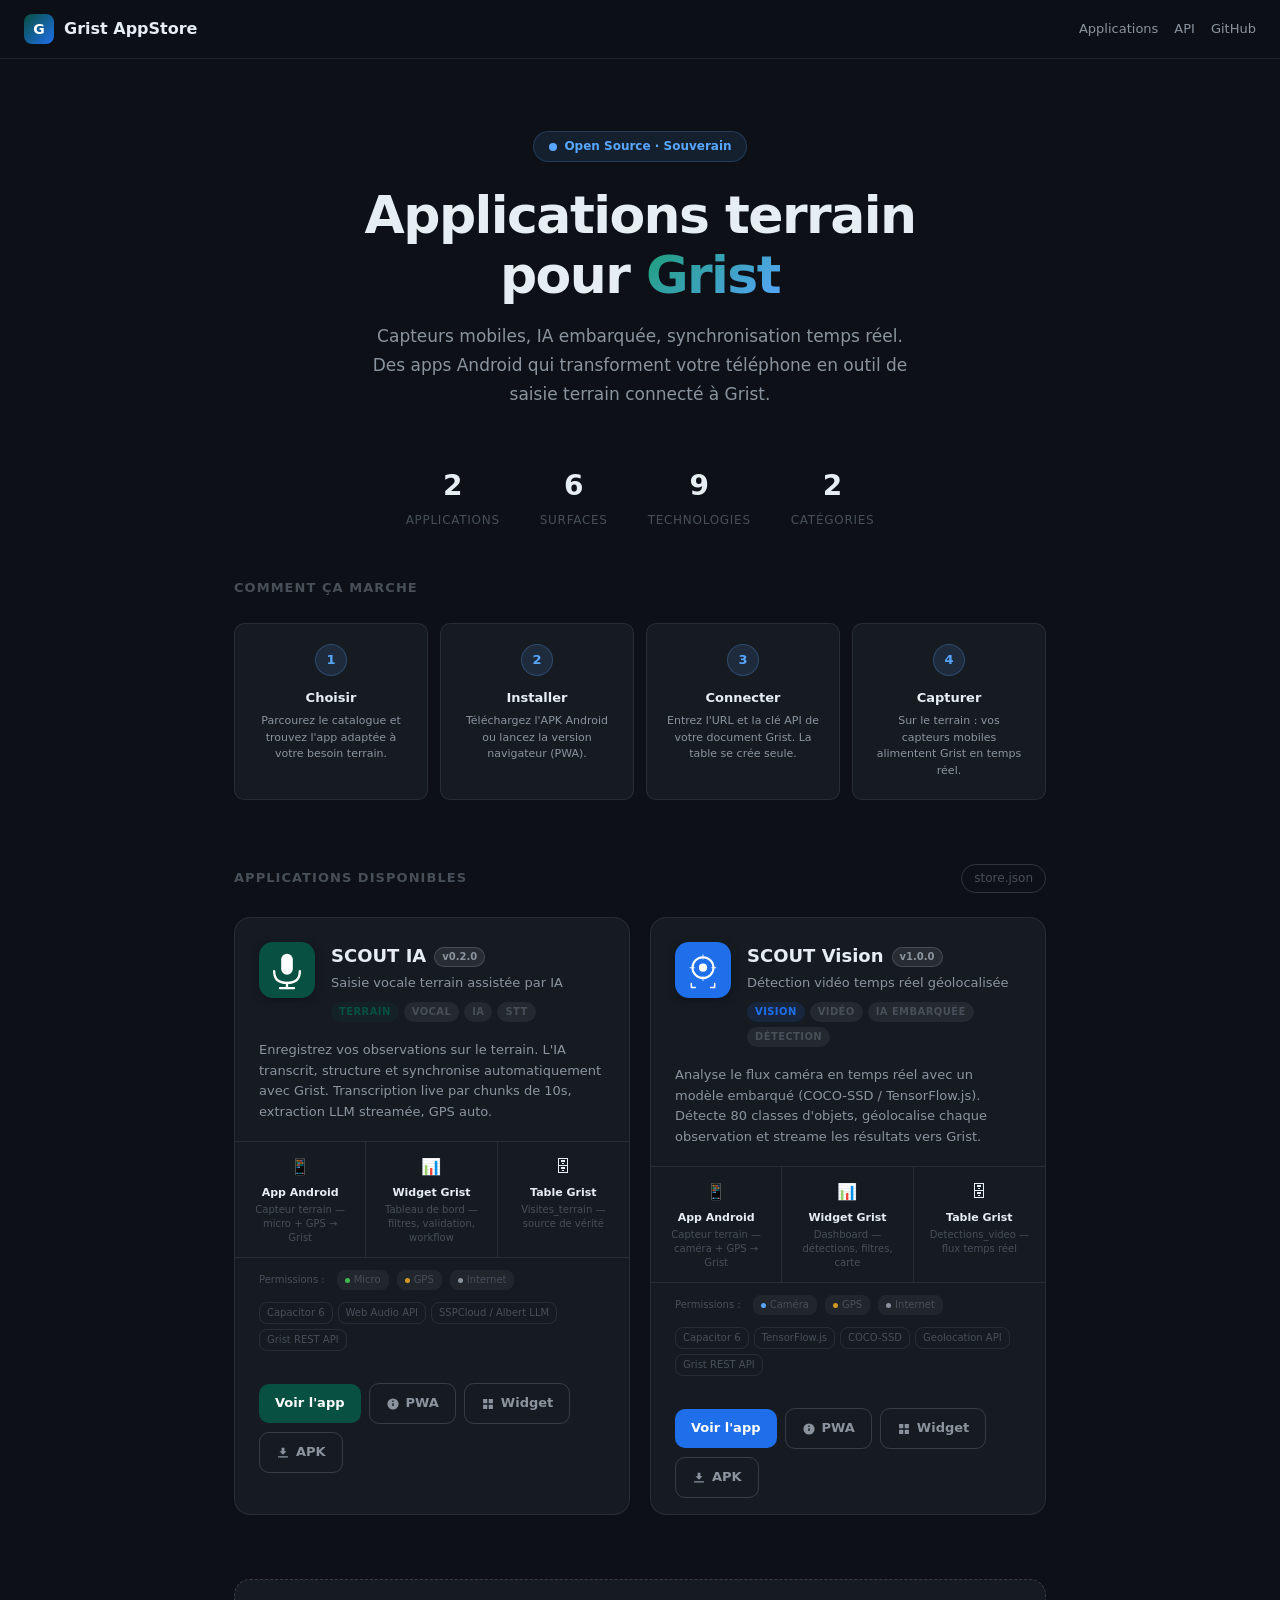
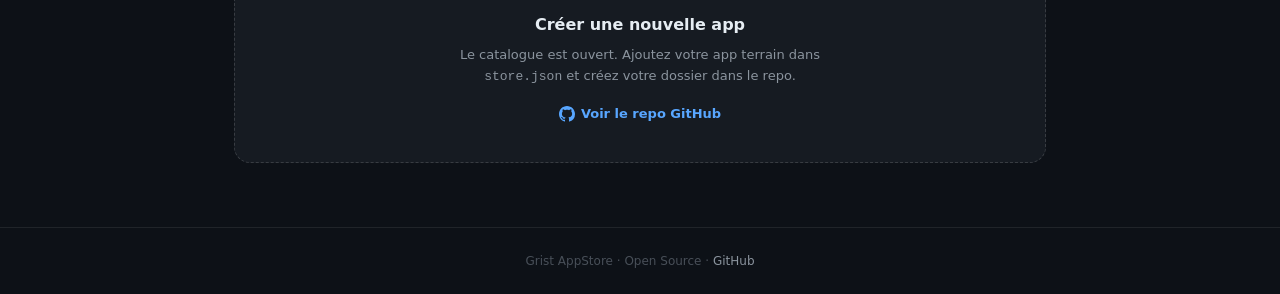
==== commit 2e8bd62e: "feat: transformer le repo en Grist AppStore — catalogue multi-app Refonte complète de la structure p" ====
--- a/index.html
+++ b/index.html
@@ -3,164 +3,281 @@
 <head>
 <meta charset="UTF-8">
 <meta name="viewport" content="width=device-width, initial-scale=1.0">
-<title>SCOUT IA — Saisie vocale terrain</title>
+<title>Grist AppStore — Applications terrain pour Grist</title>
+<meta name="description" content="Applications terrain et métier pour Grist : capteurs mobiles, IA embarquée, synchronisation temps réel.">
 <style>
-:root{--ct:#085041;--ct-m:#1D9E75;--ct-l:#E1F5EE;--bg:#0d1117;--bg2:#161b22;--bg3:#21262d;--bd:rgba(255,255,255,.08);--tx:#e6edf3;--tx2:#8b949e;--tx3:#484f58;--r:10px}
+:root{--bg:#0d1117;--bg2:#161b22;--bg3:#21262d;--bd:rgba(255,255,255,.08);--bd2:rgba(255,255,255,.15);--tx:#e6edf3;--tx2:#8b949e;--tx3:#484f58;--r:10px;--r2:16px;--f:'Segoe UI',system-ui,sans-serif}
 *{box-sizing:border-box;margin:0;padding:0}
-body{font-family:'Segoe UI',system-ui,sans-serif;background:var(--bg);color:var(--tx);min-height:100vh;line-height:1.6}
-a{color:var(--ct-m);text-decoration:none}
-
-/* NAV */
-nav{padding:16px 24px;display:flex;align-items:center;justify-content:space-between;border-bottom:1px solid var(--bd);position:sticky;top:0;background:rgba(13,17,23,.9);backdrop-filter:blur(10px);z-index:10}
-.logo{display:flex;align-items:center;gap:10px;font-weight:700;font-size:16px;color:var(--tx)}
-.logo svg{width:28px;height:28px}
+body{font-family:var(--f);background:var(--bg);color:var(--tx);min-height:100vh;line-height:1.6}
+a{color:inherit;text-decoration:none}
+
+/* ── NAV ── */
+nav{padding:14px 24px;display:flex;align-items:center;justify-content:space-between;border-bottom:1px solid var(--bd);position:sticky;top:0;background:rgba(13,17,23,.92);backdrop-filter:blur(12px);z-index:10}
+.nav-brand{display:flex;align-items:center;gap:10px;font-weight:700;font-size:16px}
+.nav-logo{width:30px;height:30px;border-radius:8px;background:linear-gradient(135deg,#085041,#1f6feb);display:flex;align-items:center;justify-content:center;color:#fff;font-weight:800;font-size:14px}
 .nav-links{display:flex;gap:16px;font-size:13px;color:var(--tx2)}
-.nav-links a{color:var(--tx2)}.nav-links a:hover{color:var(--tx)}
-
-/* HERO */
-.hero{max-width:720px;margin:0 auto;padding:80px 24px 60px;text-align:center}
-.hero-badge{display:inline-flex;align-items:center;gap:6px;background:rgba(29,158,117,.15);border:1px solid rgba(29,158,117,.3);color:var(--ct-m);font-size:12px;font-weight:600;padding:4px 12px;border-radius:20px;margin-bottom:24px;letter-spacing:.04em}
-.hero h1{font-size:clamp(28px,5vw,48px);font-weight:700;letter-spacing:-.02em;margin-bottom:16px;line-height:1.2}
-.hero h1 span{color:var(--ct-m)}
-.hero p{font-size:17px;color:var(--tx2);max-width:520px;margin:0 auto 36px;line-height:1.7}
-.btn-dl{display:inline-flex;align-items:center;gap:10px;background:var(--ct-m);color:#fff;font-size:15px;font-weight:600;padding:14px 28px;border-radius:var(--r);transition:all .15s;border:none;cursor:pointer;text-decoration:none}
-.btn-dl:hover{background:#16b87e;transform:translateY(-1px)}
-.btn-dl svg{width:20px;height:20px}
-.btn-sec{display:inline-flex;align-items:center;gap:8px;color:var(--tx2);font-size:14px;margin-left:16px;transition:color .15s}
-.btn-sec:hover{color:var(--tx)}
-.version-note{font-size:12px;color:var(--tx3);margin-top:14px}
-
-/* STEPS */
-.steps-section{max-width:720px;margin:0 auto;padding:0 24px 60px}
-.steps-title{font-size:13px;font-weight:700;text-transform:uppercase;letter-spacing:.08em;color:var(--tx3);margin-bottom:20px;text-align:center}
-.steps{display:grid;grid-template-columns:repeat(3,1fr);gap:16px}
-@media(max-width:560px){.steps{grid-template-columns:1fr}}
-.step-card{background:var(--bg2);border:1px solid var(--bd);border-radius:var(--r);padding:20px}
-.step-num{width:28px;height:28px;border-radius:50%;background:rgba(29,158,117,.2);border:1px solid rgba(29,158,117,.4);color:var(--ct-m);font-size:12px;font-weight:700;display:flex;align-items:center;justify-content:center;margin-bottom:12px}
-.step-card h3{font-size:14px;font-weight:600;margin-bottom:6px}
-.step-card p{font-size:12px;color:var(--tx2);line-height:1.6}
-.step-card code{background:var(--bg3);padding:1px 5px;border-radius:4px;font-size:11px;color:var(--ct-m)}
-
-/* FEATURES */
-.features{max-width:720px;margin:0 auto;padding:0 24px 60px}
-.features-grid{display:grid;grid-template-columns:repeat(2,1fr);gap:12px}
-@media(max-width:480px){.features-grid{grid-template-columns:1fr}}
-.feat{background:var(--bg2);border:1px solid var(--bd);border-radius:var(--r);padding:16px 18px;display:flex;gap:12px;align-items:flex-start}
-.feat-icon{width:32px;height:32px;border-radius:8px;background:rgba(29,158,117,.15);display:flex;align-items:center;justify-content:center;font-size:16px;flex-shrink:0}
-.feat h4{font-size:13px;font-weight:600;margin-bottom:3px}
-.feat p{font-size:12px;color:var(--tx2);line-height:1.5}
-
-/* SURFACES */
-.surfaces{max-width:720px;margin:0 auto;padding:0 24px 60px}
-.surface-grid{display:grid;grid-template-columns:repeat(3,1fr);gap:12px}
-@media(max-width:560px){.surface-grid{grid-template-columns:1fr}}
-.surface{background:var(--bg2);border:1px solid var(--bd);border-radius:var(--r);padding:16px;text-align:center}
-.surface-icon{font-size:24px;margin-bottom:10px}
-.surface h4{font-size:13px;font-weight:600;margin-bottom:6px}
-.surface p{font-size:11px;color:var(--tx2);line-height:1.5}
-.surface .tag{display:inline-block;background:rgba(29,158,117,.15);color:var(--ct-m);font-size:10px;font-weight:600;padding:2px 7px;border-radius:10px;margin-top:8px}
-
-/* SECTION LABELS */
-.section-label{font-size:13px;font-weight:700;text-transform:uppercase;letter-spacing:.08em;color:var(--tx3);margin-bottom:20px;text-align:center}
-section{max-width:720px;margin:0 auto;padding:0 24px 60px}
-
-/* FOOTER */
+.nav-links a:hover{color:var(--tx)}
+
+/* ── HERO ── */
+.hero{max-width:800px;margin:0 auto;padding:72px 24px 56px;text-align:center}
+.hero-pill{display:inline-flex;align-items:center;gap:6px;background:rgba(88,166,255,.1);border:1px solid rgba(88,166,255,.2);color:#58a6ff;font-size:12px;font-weight:600;padding:5px 14px;border-radius:20px;margin-bottom:24px}
+.hero h1{font-size:clamp(30px,5.5vw,52px);font-weight:800;letter-spacing:-.03em;line-height:1.15;margin-bottom:16px}
+.hero h1 .hl{background:linear-gradient(135deg,#1D9E75,#58a6ff);-webkit-background-clip:text;-webkit-text-fill-color:transparent;background-clip:text}
+.hero p{font-size:17px;color:var(--tx2);max-width:560px;margin:0 auto;line-height:1.7}
+
+/* ── STATS ── */
+.stats{display:flex;justify-content:center;gap:40px;padding:0 24px 48px;flex-wrap:wrap}
+.stat{text-align:center}
+.stat-v{font-size:28px;font-weight:800}
+.stat-l{font-size:12px;color:var(--tx3);text-transform:uppercase;letter-spacing:.06em;margin-top:2px}
+
+/* ── SECTION ── */
+.section{max-width:860px;margin:0 auto;padding:0 24px 64px}
+.section-hdr{display:flex;align-items:center;justify-content:space-between;margin-bottom:24px}
+.section-title{font-size:13px;font-weight:700;text-transform:uppercase;letter-spacing:.08em;color:var(--tx3)}
+.section-link{font-size:12px;color:var(--tx3);border:1px solid var(--bd2);border-radius:20px;padding:4px 12px}
+.section-link:hover{color:var(--tx);border-color:var(--tx3)}
+
+/* ── APP CARDS ── */
+.app-grid{display:grid;grid-template-columns:repeat(auto-fill,minmax(360px,1fr));gap:20px}
+@media(max-width:420px){.app-grid{grid-template-columns:1fr}}
+
+.app-card{background:var(--bg2);border:1px solid var(--bd);border-radius:var(--r2);overflow:hidden;transition:border-color .2s,transform .2s}
+.app-card:hover{border-color:var(--bd2);transform:translateY(-2px)}
+
+.app-card-top{padding:24px 24px 18px;display:flex;gap:16px;align-items:flex-start}
+.app-icon{width:56px;height:56px;border-radius:14px;overflow:hidden;flex-shrink:0;box-shadow:0 2px 8px rgba(0,0,0,.3)}
+.app-icon img{width:100%;height:100%;display:block}
+.app-info{flex:1;min-width:0}
+.app-name{font-size:18px;font-weight:700;margin-bottom:2px;display:flex;align-items:center;gap:8px}
+.app-version{font-size:10px;font-weight:600;background:rgba(255,255,255,.08);border:1px solid var(--bd2);padding:1px 7px;border-radius:10px;color:var(--tx2)}
+.app-tagline{font-size:13px;color:var(--tx2);margin-bottom:8px}
+.app-tags{display:flex;gap:5px;flex-wrap:wrap}
+.app-tag{font-size:10px;font-weight:600;padding:2px 8px;border-radius:10px;text-transform:uppercase;letter-spacing:.04em}
+
+.app-desc{padding:0 24px 18px;font-size:13px;color:var(--tx2);line-height:1.6}
+
+/* Surfaces row */
+.app-surfaces{display:grid;grid-template-columns:repeat(3,1fr);border-top:1px solid var(--bd);border-bottom:1px solid var(--bd)}
+.app-surface{padding:12px 16px;text-align:center;border-right:1px solid var(--bd)}
+.app-surface:last-child{border-right:none}
+.app-surface-icon{font-size:16px;margin-bottom:4px}
+.app-surface-label{font-size:11px;font-weight:600;margin-bottom:2px}
+.app-surface-desc{font-size:10px;color:var(--tx3);line-height:1.4}
+
+/* Permissions */
+.app-perms{padding:12px 24px;display:flex;gap:8px;align-items:center;flex-wrap:wrap}
+.app-perm{font-size:10px;color:var(--tx3);background:var(--bg3);padding:2px 8px;border-radius:8px;display:flex;align-items:center;gap:4px}
+.perm-dot{width:5px;height:5px;border-radius:50%}
+
+/* Actions row */
+.app-actions{padding:16px 24px;display:flex;gap:8px;align-items:center;flex-wrap:wrap}
+.app-btn{display:inline-flex;align-items:center;gap:6px;padding:9px 16px;border-radius:var(--r);font-size:13px;font-weight:600;border:1.5px solid transparent;cursor:pointer;font-family:var(--f);transition:all .15s;text-decoration:none}
+.app-btn:hover{filter:brightness(1.1);transform:translateY(-1px)}
+.app-btn-primary{color:#fff;border:none}
+.app-btn-secondary{background:transparent;border-color:var(--bd2);color:var(--tx2)}
+.app-btn-secondary:hover{border-color:var(--tx3);color:var(--tx)}
+.app-btn svg{width:14px;height:14px}
+
+/* Stack pills */
+.app-stack{padding:0 24px 16px;display:flex;gap:5px;flex-wrap:wrap}
+.app-stack-pill{font-size:10px;color:var(--tx3);border:1px solid var(--bd);padding:2px 7px;border-radius:8px}
+
+/* ── HOW IT WORKS ── */
+.how{max-width:860px;margin:0 auto;padding:0 24px 64px}
+.how-grid{display:grid;grid-template-columns:repeat(4,1fr);gap:12px}
+@media(max-width:640px){.how-grid{grid-template-columns:repeat(2,1fr)}}
+@media(max-width:380px){.how-grid{grid-template-columns:1fr}}
+.how-card{background:var(--bg2);border:1px solid var(--bd);border-radius:var(--r);padding:20px;text-align:center}
+.how-num{width:32px;height:32px;border-radius:50%;background:rgba(88,166,255,.12);border:1px solid rgba(88,166,255,.25);color:#58a6ff;font-size:13px;font-weight:700;display:flex;align-items:center;justify-content:center;margin:0 auto 12px}
+.how-card h4{font-size:13px;font-weight:600;margin-bottom:4px}
+.how-card p{font-size:11px;color:var(--tx2);line-height:1.5}
+
+/* ── ADD YOUR APP CTA ── */
+.cta{max-width:860px;margin:0 auto;padding:0 24px 64px}
+.cta-box{background:var(--bg2);border:1px dashed var(--bd2);border-radius:var(--r2);padding:32px;text-align:center}
+.cta-box h3{font-size:16px;font-weight:700;margin-bottom:8px}
+.cta-box p{font-size:13px;color:var(--tx2);max-width:440px;margin:0 auto 16px;line-height:1.6}
+.cta-link{display:inline-flex;align-items:center;gap:6px;color:#58a6ff;font-size:13px;font-weight:600}
+.cta-link:hover{text-decoration:underline}
+
+/* ── FOOTER ── */
 footer{border-top:1px solid var(--bd);padding:24px;text-align:center;font-size:12px;color:var(--tx3)}
 footer a{color:var(--tx2)}
+footer a:hover{text-decoration:underline}
 </style>
 </head>
 <body>
 
+<!-- ── NAV ── -->
 <nav>
-  <div class="logo">
-    <svg viewBox="0 0 28 28" fill="none"><rect width="28" height="28" rx="8" fill="#085041"/><rect x="11" y="5" width="6" height="12" rx="3" fill="white"/><path d="M6 14 Q6 22 14 22 Q22 22 22 14" stroke="white" stroke-width="2" fill="none" stroke-linecap="round"/><line x1="14" y1="22" x2="14" y2="26" stroke="white" stroke-width="2" stroke-linecap="round"/><line x1="10" y1="26" x2="18" y2="26" stroke="white" stroke-width="2" stroke-linecap="round"/></svg>
-    SCOUT IA
+  <div class="nav-brand">
+    <div class="nav-logo">G</div>
+    Grist AppStore
   </div>
   <div class="nav-links">
-    <a href="#install">Installer</a>
-    <a href="#features">Fonctionnalités</a>
-    <a href="grist-widget/">Widget Grist</a>
+    <a href="#apps">Applications</a>
+    <a href="store.json">API</a>
     <a href="https://github.com/nic01asFr/Grist-AppStore">GitHub</a>
   </div>
 </nav>
 
+<!-- ── HERO ── -->
 <div class="hero">
-  <div class="hero-badge">
+  <div class="hero-pill">
     <svg width="10" height="10" viewBox="0 0 10 10"><circle cx="5" cy="5" r="4" fill="currentColor"/></svg>
-    Application Android · Terrain
-  </div>
-  <h1>Saisie vocale terrain<br><span>assistée par IA</span></h1>
-  <p>Enregistrez vos observations sur le terrain. L'IA transcrit, structure et synchronise automatiquement avec votre document Grist.</p>
-  <a href="https://github.com/nic01asFr/Grist-AppStore/releases/latest/download/app-debug.apk" class="btn-dl" id="dlBtn">
-    <svg viewBox="0 0 20 20" fill="currentColor"><path d="M10 14l-5-5h3V4h4v5h3l-5 5zm-7 2h14v2H3v-2z"/></svg>
-    Télécharger l'APK Android
-  </a>
-  <a href="https://github.com/nic01asFr/Grist-AppStore/releases" class="btn-sec">
-    Voir toutes les versions →
-  </a>
-  <div class="version-note">Android 7.0+ requis · Activer "Sources inconnues" pour installer</div>
-</div>
-
-<section id="install">
-  <div class="section-label">Installation en 3 étapes</div>
-  <div class="steps">
-    <div class="step-card">
-      <div class="step-num">1</div>
-      <h3>Télécharger</h3>
-      <p>Appuyez sur le bouton ci-dessus. Le fichier <code>.apk</code> se télécharge sur votre téléphone.</p>
-    </div>
-    <div class="step-card">
-      <div class="step-num">2</div>
-      <h3>Autoriser</h3>
-      <p>Dans Paramètres Android → Sécurité → activer <code>Sources inconnues</code> pour votre navigateur.</p>
-    </div>
-    <div class="step-card">
-      <div class="step-num">3</div>
-      <h3>Installer</h3>
-      <p>Ouvrez le fichier téléchargé et appuyez sur Installer. Lancez SCOUT IA depuis votre écran d'accueil.</p>
-    </div>
-  </div>
-</section>
-
-<section id="features">
-  <div class="section-label">Fonctionnalités</div>
-  <div class="features-grid">
-    <div class="feat"><div class="feat-icon">🎙</div><div><h4>Enregistrement vocal</h4><p>Commentaire audio en un tap, waveform animée, chronomètre.</p></div></div>
-    <div class="feat"><div class="feat-icon">📝</div><div><h4>Transcription automatique</h4><p>STT via SSPCloud (gemma4-31b) ou Albert API.</p></div></div>
-    <div class="feat"><div class="feat-icon">✦</div><div><h4>Extraction par IA</h4><p>Type, localisation, urgence, actions — remplis automatiquement.</p></div></div>
-    <div class="feat"><div class="feat-icon">🔄</div><div><h4>Sync Grist</h4><p>Sauvegarde directe dans votre document Grist via API sécurisée.</p></div></div>
-    <div class="feat"><div class="feat-icon">🗂</div><div><h4>Init automatique</h4><p>Crée la table Visites_terrain si elle n'existe pas. Mapping intelligent.</p></div></div>
-    <div class="feat"><div class="feat-icon">🔒</div><div><h4>Données locales</h4><p>Identifiants stockés sur l'appareil. Aucun serveur intermédiaire.</p></div></div>
-  </div>
-</section>
-
-<section>
-  <div class="section-label">3 surfaces, 1 flux de données</div>
-  <div class="surface-grid">
-    <div class="surface">
-      <div class="surface-icon">📱</div>
-      <h4>App Android</h4>
-      <p>Terrain · Vocal · Synchronisation Grist</p>
-      <span class="tag">Cette page</span>
-    </div>
-    <div class="surface">
-      <div class="surface-icon">📊</div>
-      <h4>Widget Grist</h4>
-      <p>Bureau · Gestion · Validation · Workflow</p>
-      <a href="grist-widget/" style="display:block"><span class="tag">Voir le widget →</span></a>
-    </div>
-    <div class="surface">
-      <div class="surface-icon">🗄</div>
-      <h4>Table Grist</h4>
-      <p>Visites_terrain · Source unique de vérité</p>
-      <span class="tag">Créée automatiquement</span>
-    </div>
-  </div>
-</section>
+    Open Source · Souverain
+  </div>
+  <h1>Applications terrain<br>pour <span class="hl">Grist</span></h1>
+  <p>Capteurs mobiles, IA embarquée, synchronisation temps réel. Des apps Android qui transforment votre téléphone en outil de saisie terrain connecté à Grist.</p>
+</div>
+
+<!-- ── STATS ── -->
+<div class="stats" id="stats"></div>
+
+<!-- ── HOW IT WORKS ── -->
+<div class="how">
+  <div class="section-hdr" style="margin-bottom:24px"><div class="section-title">Comment ça marche</div></div>
+  <div class="how-grid">
+    <div class="how-card">
+      <div class="how-num">1</div>
+      <h4>Choisir</h4>
+      <p>Parcourez le catalogue et trouvez l'app adaptée à votre besoin terrain.</p>
+    </div>
+    <div class="how-card">
+      <div class="how-num">2</div>
+      <h4>Installer</h4>
+      <p>Téléchargez l'APK Android ou lancez la version navigateur (PWA).</p>
+    </div>
+    <div class="how-card">
+      <div class="how-num">3</div>
+      <h4>Connecter</h4>
+      <p>Entrez l'URL et la clé API de votre document Grist. La table se crée seule.</p>
+    </div>
+    <div class="how-card">
+      <div class="how-num">4</div>
+      <h4>Capturer</h4>
+      <p>Sur le terrain : vos capteurs mobiles alimentent Grist en temps réel.</p>
+    </div>
+  </div>
+</div>
+
+<!-- ── APP CATALOG ── -->
+<div class="section" id="apps">
+  <div class="section-hdr">
+    <div class="section-title">Applications disponibles</div>
+    <a href="store.json" class="section-link">store.json</a>
+  </div>
+  <div class="app-grid" id="appGrid"></div>
+</div>
+
+<!-- ── CTA ── -->
+<div class="cta">
+  <div class="cta-box">
+    <h3>Créer une nouvelle app</h3>
+    <p>Le catalogue est ouvert. Ajoutez votre app terrain dans <code>store.json</code> et créez votre dossier dans le repo.</p>
+    <a href="https://github.com/nic01asFr/Grist-AppStore" class="cta-link">
+      <svg width="16" height="16" viewBox="0 0 16 16" fill="currentColor"><path d="M8 0C3.58 0 0 3.58 0 8c0 3.54 2.29 6.53 5.47 7.59.4.07.55-.17.55-.38 0-.19-.01-.82-.01-1.49-2.01.37-2.53-.49-2.69-.94-.09-.23-.48-.94-.82-1.13-.28-.15-.68-.52-.01-.53.63-.01 1.08.58 1.23.82.72 1.21 1.87.87 2.33.66.07-.52.28-.87.51-1.07-1.78-.2-3.64-.89-3.64-3.95 0-.87.31-1.59.82-2.15-.08-.2-.36-1.02.08-2.12 0 0 .67-.21 2.2.82.64-.18 1.32-.27 2-.27.68 0 1.36.09 2 .27 1.53-1.04 2.2-.82 2.2-.82.44 1.1.16 1.92.08 2.12.51.56.82 1.27.82 2.15 0 3.07-1.87 3.75-3.65 3.95.29.25.54.73.54 1.48 0 1.07-.01 1.93-.01 2.2 0 .21.15.46.55.38A8.01 8.01 0 0016 8c0-4.42-3.58-8-8-8z"/></svg>
+      Voir le repo GitHub
+    </a>
+  </div>
+</div>
 
 <footer>
-  SCOUT IA · Cerema · <a href="https://github.com/nic01asFr/Grist-AppStore">GitHub</a> · MIT License
+  Grist AppStore · Open Source · <a href="https://github.com/nic01asFr/Grist-AppStore">GitHub</a>
 </footer>
 
+<script>
+// Chargement dynamique depuis store.json
+(async function(){
+  let store;
+  try{
+    const r = await fetch('store.json');
+    store = await r.json();
+  }catch(_){
+    document.getElementById('appGrid').innerHTML = '<p style="color:var(--tx3)">Erreur de chargement du catalogue.</p>';
+    return;
+  }
+
+  const apps = store.apps || [];
+
+  // Stats
+  const statsEl = document.getElementById('stats');
+  const totalPerms = new Set(apps.flatMap(a=>a.permissions||[])).size;
+  statsEl.innerHTML = `
+    <div class="stat"><div class="stat-v">${apps.length}</div><div class="stat-l">Applications</div></div>
+    <div class="stat"><div class="stat-v">${apps.reduce((n,a)=>n+(a.surfaces||[]).length,0)}</div><div class="stat-l">Surfaces</div></div>
+    <div class="stat"><div class="stat-v">${apps.reduce((n,a)=>n+(a.stack||[]).length,0)}</div><div class="stat-l">Technologies</div></div>
+    <div class="stat"><div class="stat-v">${new Set(apps.map(a=>a.category)).size}</div><div class="stat-l">Catégories</div></div>
+  `;
+
+  // App cards
+  const grid = document.getElementById('appGrid');
+  grid.innerHTML = apps.map(app=>{
+    const permColors = {microphone:'#3fb950',camera:'#58a6ff',geolocation:'#d29922',internet:'#8b949e'};
+    const permLabels = {microphone:'Micro',camera:'Caméra',geolocation:'GPS',internet:'Internet'};
+    const surfaceIcons = {apk:'📱',widget:'📊',table:'🗄'};
+
+    return `
+    <div class="app-card">
+      <div class="app-card-top">
+        <div class="app-icon"><img src="${app.icon}" alt="${app.name}"></div>
+        <div class="app-info">
+          <div class="app-name">${app.name} <span class="app-version">v${app.version}</span></div>
+          <div class="app-tagline">${app.tagline}</div>
+          <div class="app-tags">
+            <span class="app-tag" style="background:${app.color}22;color:${app.color}">${app.category}</span>
+            ${(app.tags||[]).slice(0,3).map(t=>`<span class="app-tag" style="background:rgba(255,255,255,.06);color:var(--tx3)">${t}</span>`).join('')}
+          </div>
+        </div>
+      </div>
+
+      <div class="app-desc">${app.description}</div>
+
+      <div class="app-surfaces">
+        ${(app.surfaces||[]).map(s=>`
+          <div class="app-surface">
+            <div class="app-surface-icon">${surfaceIcons[s.type]||'📦'}</div>
+            <div class="app-surface-label">${s.label}</div>
+            <div class="app-surface-desc">${s.description}</div>
+          </div>
+        `).join('')}
+      </div>
+
+      <div class="app-perms">
+        <span style="font-size:10px;color:var(--tx3);margin-right:4px">Permissions :</span>
+        ${(app.permissions||[]).map(p=>`
+          <span class="app-perm">
+            <span class="perm-dot" style="background:${permColors[p]||'#8b949e'}"></span>
+            ${permLabels[p]||p}
+          </span>
+        `).join('')}
+      </div>
+
+      <div class="app-stack">
+        ${(app.stack||[]).map(s=>`<span class="app-stack-pill">${s}</span>`).join('')}
+      </div>
+
+      <div class="app-actions">
+        <a href="${app.urls.landing}" class="app-btn app-btn-primary" style="background:${app.color}">
+          Voir l'app
+        </a>
+        <a href="${app.urls.app}" class="app-btn app-btn-secondary" title="Lancer dans le navigateur (PWA)">
+          <svg viewBox="0 0 20 20" fill="currentColor"><path d="M10 2a8 8 0 100 16 8 8 0 000-16zm1 11H9V9h2v4zm0-6H9V5h2v2z"/></svg>
+          PWA
+        </a>
+        <a href="${app.urls.widget}" class="app-btn app-btn-secondary" title="Widget pour Grist">
+          <svg viewBox="0 0 20 20" fill="currentColor"><path d="M3 3h6v6H3V3zm8 0h6v6h-6V3zM3 11h6v6H3v-6zm8 0h6v6h-6v-6z"/></svg>
+          Widget
+        </a>
+        <a href="${app.urls.apk}" class="app-btn app-btn-secondary" title="Télécharger l'APK Android">
+          <svg viewBox="0 0 20 20" fill="currentColor"><path d="M10 14l-5-5h3V4h4v5h3l-5 5zm-7 2h14v2H3v-2z"/></svg>
+          APK
+        </a>
+      </div>
+    </div>`;
+  }).join('');
+})();
+</script>
 </body>
 </html>
